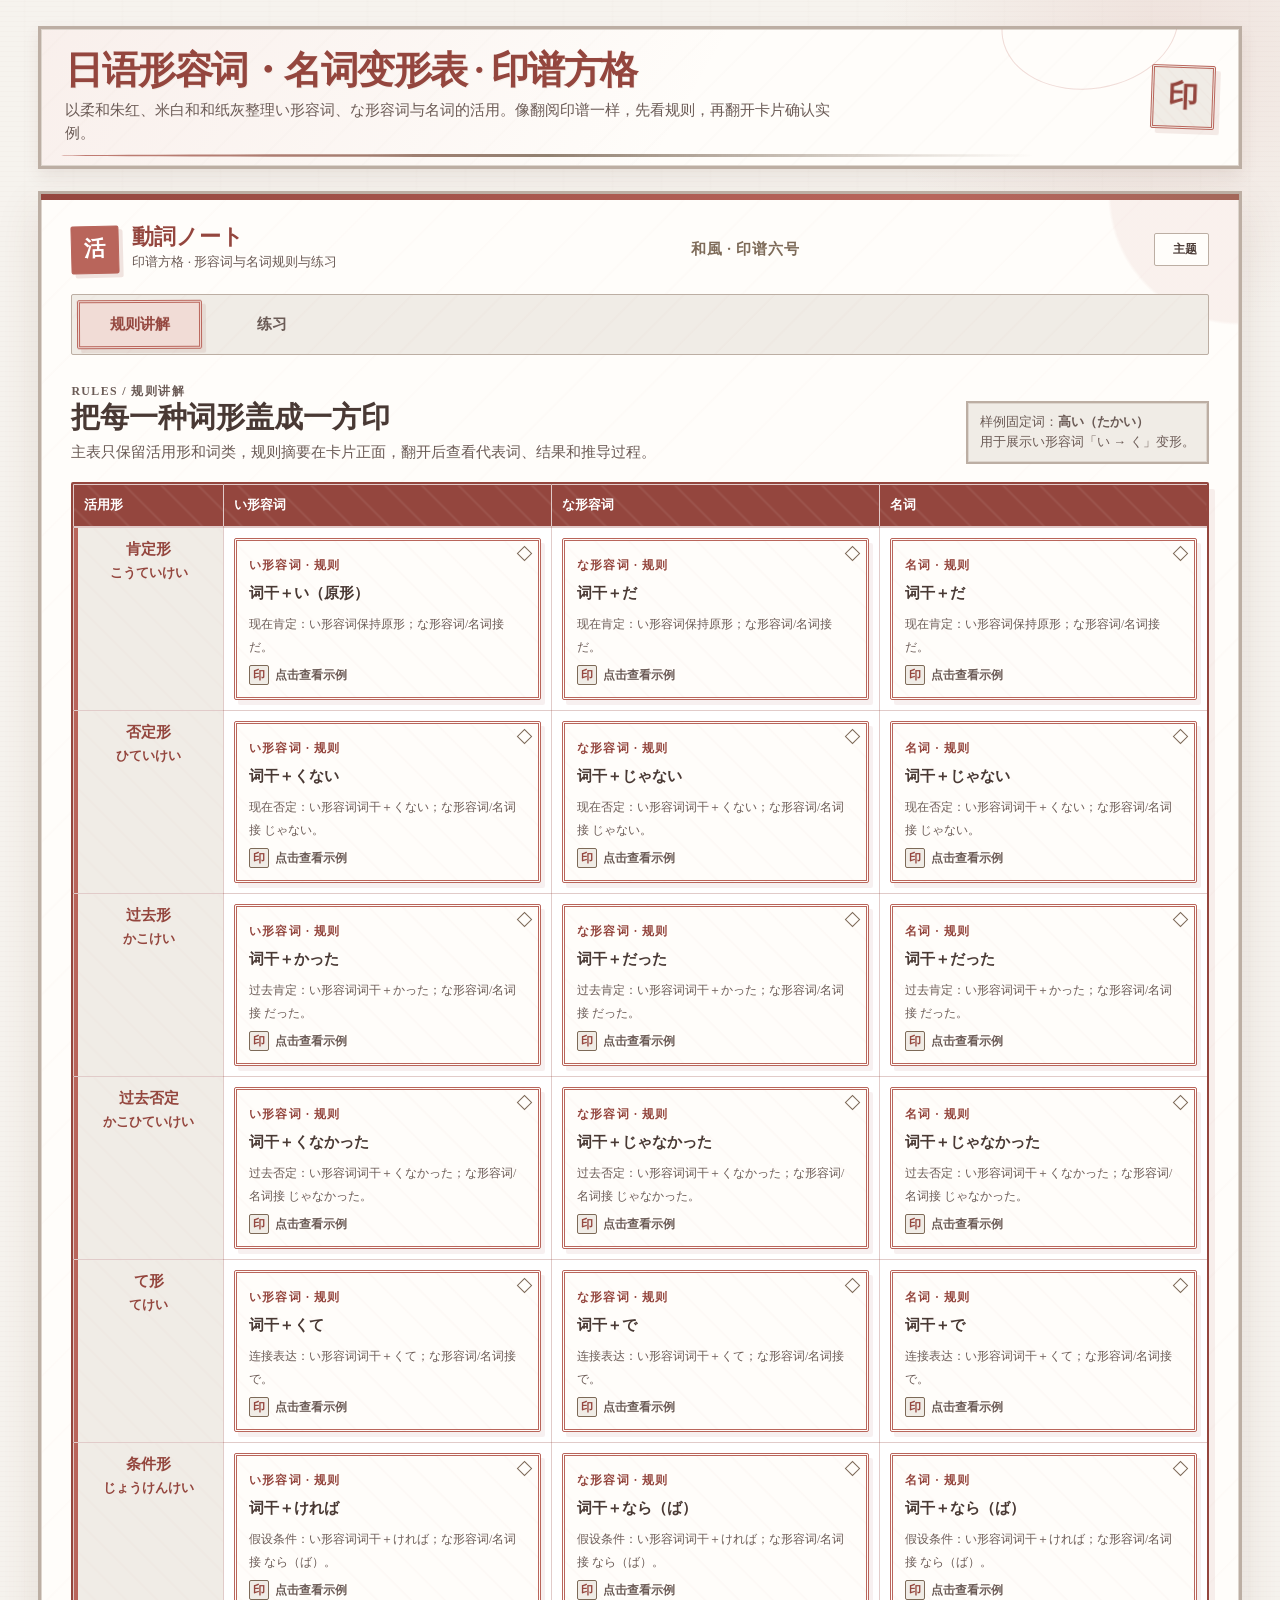
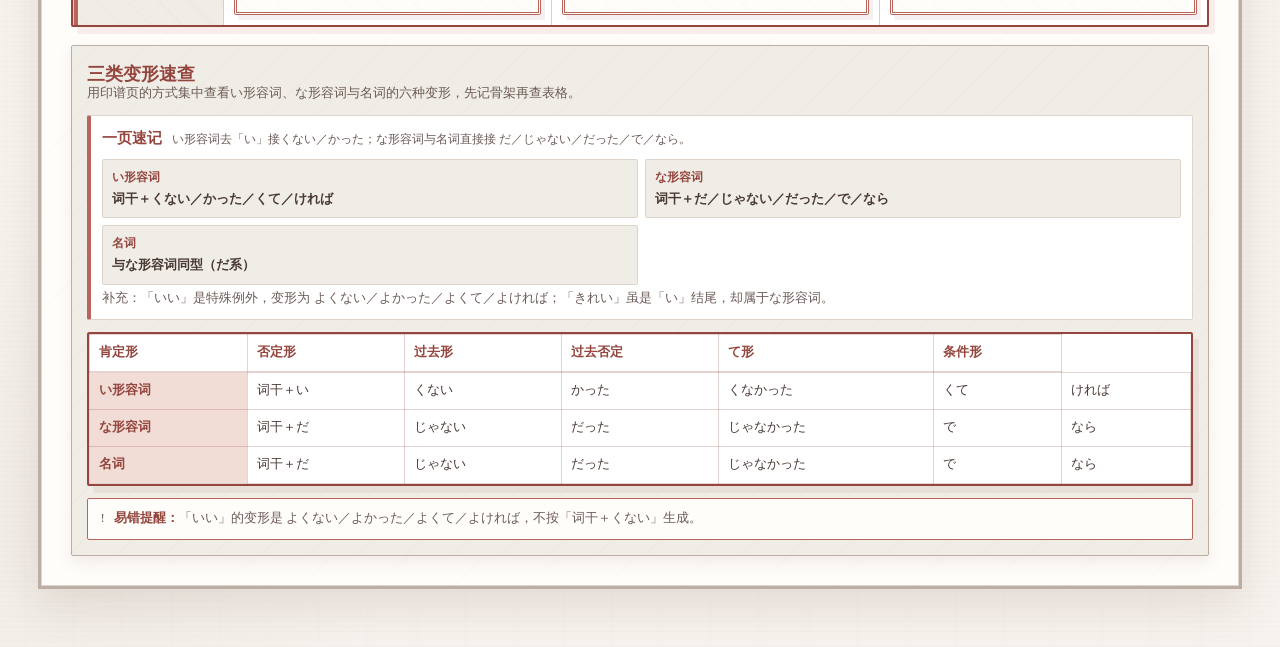
==== adj-noun-stamp.html @ d12e2178 "style: 主题大标题后缀统一为「方格」风格（墨流方格/苔庭方格/蓝染方格/藤棚方格）" ====
<!doctype html>
<html lang="zh-CN">
<head>
  <meta charset="utf-8">
  <meta name="viewport" content="width=device-width, initial-scale=1">
  <link rel="stylesheet" href="css/themes.css">
  <script>
    /* Nihongo-Learn · 主题管理器（共享）
     * 三页统一引入（<head> 内同步执行，避免首屏闪烁）。
     * 用法：NihongoTheme.init() 初始化；NihongoTheme.apply(id) 切换；
     *       NihongoTheme.updateSwitcher() 同步面板选中态（渲染后调用）。
     * 持久化：localStorage "nihongo-learn-theme"（全站共享，三页一致）。
     */
    (function () {
      "use strict";

      var THEME_KEY = "nihongo-learn-theme";
      var DEFAULT_THEME = "aka";
      var THEMES = ["aka", "sumi", "koke", "kon", "fuji"];
      var THEME_LABELS = {
        aka: "印谱・朱红",
        sumi: "墨流・墨青",
        koke: "苔庭・苔绿",
        kon: "蓝染・绀蓝",
        fuji: "藤棚・藤紫"
      };

      function current() {
        try {
          var value = window.localStorage.getItem(THEME_KEY);
          return THEMES.indexOf(value) >= 0 ? value : DEFAULT_THEME;
        } catch (error) {
          return DEFAULT_THEME;
        }
      }

      function apply(themeId) {
        var id = THEMES.indexOf(themeId) >= 0 ? themeId : DEFAULT_THEME;
        document.documentElement.setAttribute("data-theme", id);
        try {
          window.localStorage.setItem(THEME_KEY, id);
        } catch (error) {
          /* 隐私模式等场景静默降级 */
        }
        return id;
      }

      function updateSwitcher() {
        var active = current();
        var options = document.querySelectorAll(".theme-option[data-theme-id]");
        for (var i = 0; i < options.length; i += 1) {
          options[i].setAttribute("aria-pressed", String(options[i].getAttribute("data-theme-id") === active));
        }
        var buttons = document.querySelectorAll(".theme-switcher-button");
        for (var j = 0; j < buttons.length; j += 1) {
          buttons[j].setAttribute("aria-label", "切换主题配色，当前：" + (THEME_LABELS[active] || active));
        }
      }

      function init() {
        apply(current());
      }

      window.NihongoTheme = {
        apply: apply,
        current: current,
        updateSwitcher: updateSwitcher,
        init: init,
        themes: THEMES,
        labels: THEME_LABELS
      };
    })();

  </script>
  <meta name="color-scheme" content="light">
  <meta name="description" content="日语学习・印谱方格：用清晰的表格、规则卡片和练习整理い形容词、な形容词与名词的活用。">
  <title>日语形容词・名词变形表 · 印谱方格</title>
  <style>
    /* 主题变量已外置至 css/themes.css（NihongoTheme 驱动） */

    * {
      box-sizing: border-box;
    }

    html {
      scroll-behavior: smooth;
    }

    body {
      min-width: 320px;
      margin: 0;
      color: var(--ink);
      background:
        radial-gradient(circle at 91% 2%, rgba(var(--vermilion-rgb), .12), transparent 18rem),
        radial-gradient(circle at 3% 94%, rgba(var(--accent-rgb), .06), transparent 22rem),
        repeating-linear-gradient(0deg, rgba(var(--vermilion-deep-rgb), .018) 0 1px, transparent 1px 5px),
        repeating-linear-gradient(90deg, transparent 0 23px, rgba(var(--accent-rgb), .014) 24px 25px, transparent 26px 49px),
        var(--paper);
      font-size: 15px;
      line-height: 1.55;
    }

    body::before {
      position: fixed;
      z-index: -1;
      inset: 0;
      pointer-events: none;
      background:
        repeating-radial-gradient(circle at 0 100%, transparent 0 17px, rgba(var(--vermilion-rgb), .045) 18px 19px, transparent 20px 36px),
        linear-gradient(135deg, transparent 0 47%, rgba(var(--vermilion-rgb), .025) 48% 49%, transparent 50% 100%);
      background-size: 72px 42px, 100% 100%;
      opacity: .45;
    }

    button,
    input {
      font: inherit;
    }

    button {
      color: inherit;
    }

    button:focus-visible,
    input:focus-visible {
      outline: 3px solid rgba(var(--vermilion-deep-rgb), .48);
      outline-offset: 3px;
    }

    .visually-hidden {
      position: absolute;
      width: 1px;
      height: 1px;
      padding: 0;
      margin: -1px;
      overflow: hidden;
      clip: rect(0, 0, 0, 0);
      white-space: nowrap;
      border: 0;
    }

    .page {
      width: min(1450px, 100%);
      margin: 0 auto;
      padding: 26px clamp(12px, 3vw, 42px) 58px;
    }

    .page-heading {
      position: relative;
      display: flex;
      align-items: center;
      justify-content: space-between;
      gap: 20px;
      padding: 20px 24px;
      border: 3px solid var(--line-strong);
      border-radius: 0;
      background:
        linear-gradient(120deg, rgba(var(--vermilion-rgb), .09), transparent 55%),
        repeating-linear-gradient(135deg, transparent 0 18px, rgba(var(--accent-rgb), .02) 19px 20px, transparent 21px 38px),
        var(--surface);
      box-shadow: var(--shadow-small), inset 0 0 0 1px var(--line);
      overflow: hidden;
    }

    .page-heading::before {
      position: absolute;
      top: -4.4rem;
      right: 5%;
      width: 11rem;
      height: 8rem;
      border: 1px solid rgba(var(--vermilion-rgb), .22);
      border-radius: 50%;
      content: "";
      transform: rotate(-9deg);
    }

    .page-heading::after {
      position: absolute;
      right: 18px;
      bottom: 9px;
      left: 20px;
      height: 3px;
      border-radius: 50%;
      background: linear-gradient(90deg, var(--vermilion), var(--accent-muted), transparent 84%);
      content: "";
      transform-origin: left center;
      animation: ink-sweep .85s cubic-bezier(.2, .8, .25, 1) both;
    }

    .page-heading > * {
      position: relative;
      z-index: 1;
    }

    .page-heading h1 {
      margin: 0;
      color: var(--vermilion-deep);
      font-family: var(--display);
      font-size: clamp(1.55rem, 3vw, 2.55rem);
      letter-spacing: -.04em;
      line-height: 1.12;
      text-shadow: 1px 1px 0 rgba(var(--accent-rgb), .08);
    }

    .page-heading p {
      max-width: 780px;
      margin: 7px 0 0;
      color: var(--muted);
    }

    .page-heading-mark {
      display: grid;
      width: 64px;
      height: 64px;
      place-items: center;
      flex: 0 0 auto;
      border: 3px double var(--vermilion);
      border-radius: 2px;
      color: var(--vermilion-deep);
      background:
        repeating-linear-gradient(45deg, transparent 0 8px, rgba(var(--vermilion-rgb), .04) 9px 10px),
        var(--wash);
      box-shadow: 5px 5px 0 rgba(var(--vermilion-deep-rgb), .1);
      font-family: var(--display);
      font-size: 1.9rem;
      font-weight: 900;
      transform: rotate(2deg);
      animation: seal-arrive .7s cubic-bezier(.18, .8, .2, 1) both;
    }

    #app-shell {
      position: relative;
      display: grid;
      gap: 20px;
      margin-top: 22px;
      padding: clamp(15px, 2.7vw, 30px);
      border: 3px solid var(--line-strong);
      border-radius: 0;
      background:
        radial-gradient(circle at 100% 0, rgba(var(--vermilion-rgb), .08) 0 8rem, transparent 8.2rem),
        repeating-linear-gradient(135deg, transparent 0 25px, rgba(var(--vermilion-rgb), .016) 26px 27px, transparent 28px 54px),
        var(--surface);
      box-shadow: var(--shadow), inset 0 0 0 1px var(--line);
      isolation: isolate;
    }

    #app-shell::before {
      position: absolute;
      z-index: 2;
      inset: 0 0 auto;
      height: 6px;
      background: linear-gradient(90deg, var(--vermilion-deep), var(--vermilion), var(--accent-muted), var(--vermilion));
      background-size: 220% 100%;
      content: "";
      animation: ink-flow 9s linear infinite;
    }

    .app-header {
      display: flex;
      align-items: center;
      justify-content: space-between;
      gap: 18px;
      padding-top: 2px;
    }

    .brand {
      display: flex;
      align-items: center;
      gap: 13px;
    }

    .brand-link {
      color: inherit;
      text-decoration: none;
    }

    .brand-link:hover .brand-seal {
      transform: translateY(-1px) rotate(-1.5deg);
    }

    .brand-seal {
      display: grid;
      width: 48px;
      height: 48px;
      place-items: center;
      border: 3px double var(--vermilion);
      border-radius: 2px;
      color: var(--surface-strong);
      background: var(--vermilion);
      box-shadow: 4px 4px 0 rgba(var(--vermilion-deep-rgb), .14);
      font-family: var(--display);
      font-size: 1.35rem;
      font-weight: 900;
      transform: rotate(-1.5deg);
    }

    .brand h2 {
      margin: 0;
      color: var(--vermilion-deep);
      font-family: var(--display);
      font-size: 1.35rem;
      line-height: 1.1;
    }

    .brand p {
      margin: 3px 0 0;
      color: var(--muted);
      font-size: .84rem;
    }

    .edition-note {
      color: var(--accent-muted);
      font-family: var(--display);
      font-size: .92rem;
      font-weight: 900;
      letter-spacing: .06em;
    }

    .main-tabs {
      display: flex;
      gap: 7px;
      padding: 5px;
      border: 1px solid var(--line-strong);
      border-radius: 2px;
      background:
        repeating-linear-gradient(135deg, transparent 0 15px, rgba(var(--vermilion-rgb), .02) 16px 17px, transparent 18px 32px),
        var(--wash);
    }

    .main-tab {
      min-width: 125px;
      padding: 10px 15px;
      border: 2px solid transparent;
      border-radius: 2px;
      color: var(--muted);
      background: transparent;
      cursor: pointer;
      font-weight: 900;
      transition: border-color .25s ease, background-color .25s ease, color .25s ease, transform .25s ease, box-shadow .25s ease;
    }

    .main-tab:hover {
      border-color: var(--line-strong);
      color: var(--vermilion-deep);
      background: var(--surface-strong);
      transform: translateY(-1px);
    }

    .main-tab[aria-selected="true"] {
      border: 3px double var(--vermilion);
      color: var(--vermilion-deep);
      background: var(--vermilion-soft);
      box-shadow: 4px 4px 0 rgba(var(--vermilion-deep-rgb), .1);
      transform: rotate(-.25deg);
      animation: tab-press .42s cubic-bezier(.18, .8, .2, 1) both;
    }

    .panel {
      display: grid;
      gap: 18px;
      min-width: 0;
      animation: panel-enter .42s ease both;
    }

    .panel-intro {
      display: flex;
      align-items: end;
      justify-content: space-between;
      gap: 20px;
    }

    .eyebrow {
      margin: 0 0 5px;
      color: var(--vermilion-deep);
      font-size: .74rem;
      font-weight: 900;
      letter-spacing: .12em;
      text-transform: uppercase;
    }

    .panel-intro h3 {
      margin: 0;
      color: var(--ink);
      font-family: var(--display);
      font-size: clamp(1.35rem, 2.3vw, 1.95rem);
      line-height: 1.16;
    }

    .panel-intro p {
      max-width: 760px;
      margin: 7px 0 0;
      color: var(--muted);
    }

    .intro-note {
      max-width: 260px;
      padding: 10px 12px;
      border: 2px solid var(--line-strong);
      box-shadow: inset 0 0 0 1px var(--line);
      color: var(--muted);
      background: var(--wash);
      font-size: .8rem;
    }

    .conjugation-tabs {
      display: flex;
      gap: 8px;
      padding: 5px;
      border: 1px solid var(--line-strong);
      border-radius: 2px;
      background:
        linear-gradient(90deg, rgba(var(--vermilion-rgb), .055), transparent 55%),
        var(--surface-strong);
    }

    .conjugation-tab {
      display: grid;
      flex: 1 1 0;
      gap: 1px;
      min-width: 0;
      padding: 10px 13px;
      border: 2px solid transparent;
      border-radius: 2px;
      color: var(--muted);
      background: transparent;
      cursor: pointer;
      text-align: left;
      transition: border-color .25s ease, background-color .25s ease, color .25s ease, transform .25s ease, box-shadow .25s ease;
    }

    .conjugation-tab:hover {
      border-color: var(--line-strong);
      color: var(--vermilion-deep);
      background: var(--wash-hover);
      transform: translateY(-1px);
    }

    .conjugation-tab[aria-selected="true"] {
      border: 3px double var(--vermilion);
      color: var(--vermilion-deep);
      background: var(--vermilion-soft);
      box-shadow: 4px 4px 0 rgba(var(--vermilion-deep-rgb), .1);
      transform: rotate(-.25deg);
      animation: tab-press .42s cubic-bezier(.18, .8, .2, 1) both;
    }

    .conjugation-tab strong {
      font-family: var(--display);
      font-size: .92rem;
    }

    .conjugation-tab small {
      color: currentColor;
      font-size: .74rem;
      opacity: .76;
    }

    .rules-layout {
      display: grid;
      gap: 18px;
      min-width: 0;
    }

    .group-body {
      width: 100%;
      min-width: 0;
      animation: panel-enter .45s ease both;
    }

    /* P3：练习设置折叠 */
    .config-head {
      display: flex;
      align-items: center;
      flex-wrap: wrap;
      gap: 8px 14px;
      margin-bottom: 10px;
    }

    .config-title {
      color: var(--vermilion-deep);
      font-family: var(--display);
      font-size: .92rem;
      font-weight: 900;
    }

    .config-toggle {
      padding: 0;
      border: 0;
      color: var(--vermilion-deep);
      background: transparent;
      cursor: pointer;
      font-size: .78rem;
      font-weight: 900;
    }

    .config-toggle:hover {
      text-decoration: underline;
    }

    .config-summary {
      margin-left: auto;
      color: var(--muted);
      font-size: .74rem;
    }

    .practice-config.is-folded .config-rows {
      display: none;
    }


    .table-scroll {
      width: 100%;
      max-width: 100%;
      min-width: 0;
      overflow: auto;
      border: 2px solid var(--vermilion-deep);
      border-radius: 2px;
      background: var(--surface-strong);
      box-shadow: 6px 7px 0 rgba(var(--vermilion-deep-rgb), .08);
      scrollbar-color: var(--vermilion) var(--vermilion-soft);
    }

    .rule-table {
      width: 100%;
      min-width: 1060px;
      border-collapse: collapse;
      table-layout: fixed;
    }

    .rule-table th,
    .rule-table td {
      padding: 10px;
      border: 1px solid rgba(var(--vermilion-deep-rgb), .28);
      vertical-align: top;
    }

    .rule-table thead th {
      position: sticky;
      z-index: 5;
      top: 0;
      color: var(--surface-strong);
      background:
        repeating-linear-gradient(45deg, transparent 0 11px, rgba(var(--surface-rgb), .08) 12px 13px, transparent 14px 26px),
        var(--vermilion-deep);
      font-size: .84rem;
      text-align: left;
    }

    .rule-table thead th:first-child {
      left: 0;
      z-index: 8;
      width: 150px;
    }

    .rule-table .form-cell {
      position: sticky;
      left: 0;
      z-index: 4;
      width: 150px;
      min-width: 150px;
      color: var(--vermilion-deep);
      background:
        repeating-linear-gradient(45deg, transparent 0 9px, rgba(var(--vermilion-rgb), .025) 10px 11px, transparent 12px 22px),
        var(--wash);
      box-shadow: inset 4px 0 0 var(--vermilion);
      text-align: center;
    }

    .rule-table tbody tr:hover .form-cell {
      background: var(--vermilion-soft);
    }

    .rule-table tr:last-child td,
    .rule-table tr:last-child .form-cell {
      border-bottom: 0;
    }

    .rule-table th:last-child,
    .rule-table td:last-child {
      border-right: 0;
    }

    .form-name {
      display: block;
      font-family: var(--display);
      font-weight: 900;
    }

    .form-jp {
      display: block;
      margin-top: 2px;
      font-size: .8rem;
    }

    .rule-card {
      min-width: 190px;
      height: 162px;
      perspective: none;
      animation: stamp-card-in .5s cubic-bezier(.18, .8, .2, 1) both;
      animation-delay: var(--card-delay, 0ms);
    }

    .rule-card-button {
      display: block;
      width: 100%;
      height: 100%;
      padding: 0;
      border: 0;
      border-radius: 2px;
      background: transparent;
      cursor: pointer;
      text-align: left;
    }

    .rule-card-inner {
      position: relative;
      display: block;
      width: 100%;
      height: 100%;
    }

    .rule-card-face {
      position: absolute;
      inset: 0;
      display: flex;
      flex-direction: column;
      justify-content: space-between;
      padding: 12px;
      border: 3px double var(--vermilion);
      border-radius: 2px;
      background:
        repeating-linear-gradient(45deg, transparent 0 10px, rgba(var(--vermilion-rgb), .025) 11px 12px, transparent 13px 24px),
        var(--surface);
      box-shadow: 4px 5px 0 rgba(var(--vermilion-deep-rgb), .08);
      overflow: hidden;
      pointer-events: none;
      transition: opacity .32s ease, transform .38s cubic-bezier(.18, .8, .2, 1), box-shadow .25s ease;
    }

    .rule-card-face::before {
      position: absolute;
      top: 7px;
      right: 8px;
      width: 9px;
      height: 9px;
      border: 1px solid var(--accent-muted);
      content: "";
      transform: rotate(45deg);
    }

    .rule-card-front {
      opacity: 1;
      transform: scale(1) rotate(0);
    }

    .rule-card-back {
      border-color: var(--vermilion-deep);
      color: var(--surface-strong);
      background:
        repeating-linear-gradient(45deg, transparent 0 10px, rgba(var(--surface-rgb), .04) 11px 12px, transparent 13px 24px),
        var(--vermilion);
      opacity: 0;
      transform: scale(.88) rotate(2deg);
    }

    .rule-card.is-flipped .rule-card-front {
      opacity: 0;
      transform: scale(.88) rotate(-2deg);
    }

    .rule-card.is-flipped .rule-card-back {
      opacity: 1;
      transform: scale(1) rotate(-.25deg);
    }

    .rule-card:hover {
      z-index: 7;
    }

    .rule-card:hover .rule-card-front,
    .rule-card:hover .rule-card-back {
      box-shadow: 7px 8px 0 rgba(var(--vermilion-deep-rgb), .12);
    }

    .card-kicker {
      color: var(--vermilion-deep);
      font-size: .74rem;
      font-weight: 900;
      letter-spacing: .1em;
      text-transform: uppercase;
    }

    .rule-card-back .card-kicker,
    .rule-card-back .card-example-result,
    .rule-card-back .card-example-process,
    .rule-card-back .card-example-meaning,
    .rule-card-back .flip-hint {
      color: var(--surface-strong);
    }

    .card-rule {
      display: block;
      margin: 8px 0;
      color: var(--ink);
      font-family: var(--display);
      font-size: .94rem;
      font-weight: 900;
      line-height: 1.3;
    }

    .card-detail,
    .card-example-process,
    .card-example-meaning {
      color: var(--muted);
      font-size: .74rem;
      line-height: 1.4;
    }

    .card-example {
      display: grid;
      gap: 4px;
      margin-top: auto;
    }

    .card-example-result {
      color: var(--vermilion-deep);
      font-family: var(--display);
      font-size: 1.25rem;
      font-weight: 900;
    }

    /* 振り仮名（ruby）与词干/接续分解 */
    .card-example-result ruby,
    .breakdown ruby {
      ruby-position: over;
    }

    .card-example-result rt {
      font-size: .74rem;
      font-weight: 600;
      color: var(--accent-muted);
    }

    .breakdown {
      display: flex;
      flex-wrap: wrap;
      align-items: center;
      gap: 4px;
      color: var(--accent-muted);
      font-size: .74rem;
    }

    .breakdown ruby {
      color: var(--vermilion-deep);
      font-weight: 900;
    }

    .breakdown rt {
      font-size: .74rem;
      font-weight: 600;
      color: var(--accent-muted);
    }

    .breakdown .affix {
      padding: 1px 5px;
      border: 1px dashed var(--line-strong);
      border-radius: 2px;
      color: var(--success);
      background: var(--success-soft);
      font-weight: 800;
    }

    .flip-hint {
      display: flex;
      align-items: center;
      gap: 6px;
      color: var(--muted);
      font-size: .74rem;
      font-weight: 800;
    }

    .flip-hint::before {
      display: inline-grid;
      width: 18px;
      height: 18px;
      place-items: center;
      border: 1px solid var(--accent-muted);
      border-radius: 2px;
      color: var(--vermilion-deep);
      background: var(--wash);
      content: "印";
      font-family: var(--display);
      font-size: .74rem;
      font-weight: 900;
    }

    .rule-card-back .flip-hint::before {
      border-color: rgba(var(--surface-rgb), .7);
      color: var(--surface-strong);
      background: transparent;
    }

    .sound-reference {
      display: grid;
      gap: 12px;
      padding: 15px;
      border: 1px solid var(--line-strong);
      border-radius: 2px;
      background:
        repeating-linear-gradient(135deg, transparent 0 16px, rgba(var(--vermilion-rgb), .02) 17px 18px, transparent 19px 34px),
        var(--wash);
      box-shadow: var(--shadow-small);
    }

    .sound-reference h3 {
      margin: 0;
      color: var(--vermilion-deep);
      font-family: var(--display);
      font-size: 1.1rem;
    }

    .sound-reference p {
      margin: -5px 0 0;
      color: var(--muted);
      font-size: .8rem;
    }

    .sound-summary {
      display: grid;
      gap: 9px;
      padding: 11px;
      border: 1px solid var(--line);
      border-left: 4px solid var(--vermilion);
      border-radius: 2px;
      background: var(--surface-strong);
    }

    .sound-summary-heading {
      display: flex;
      align-items: baseline;
      flex-wrap: wrap;
      gap: 7px 10px;
    }

    .sound-summary-heading strong {
      color: var(--vermilion-deep);
      font-family: var(--display);
      font-size: .92rem;
    }

    .sound-summary-heading span {
      color: var(--muted);
      font-size: .74rem;
    }

    .sound-summary-grid {
      display: grid;
      grid-template-columns: repeat(2, minmax(0, 1fr));
      gap: 7px;
    }

    .sound-summary-item {
      display: grid;
      gap: 2px;
      padding: 8px 9px;
      border: 1px solid var(--line);
      border-radius: 2px;
      background: var(--wash);
    }

    .sound-summary-item strong {
      color: var(--vermilion-deep);
      font-size: .74rem;
    }

    .sound-summary-item span {
      color: var(--ink);
      font-family: var(--display);
      font-size: .84rem;
      font-weight: 800;
    }

    .sound-summary-note {
      margin: 0;
      color: var(--muted);
      font-size: .74rem;
    }

    .sound-table {
      width: 100%;
      min-width: 860px;
      border-collapse: collapse;
      font-size: .8rem;
    }

    .sound-table th,
    .sound-table td {
      padding: 8px 9px;
      border: 1px solid rgba(var(--vermilion-deep-rgb), .24);
      text-align: left;
    }

    .sound-table th {
      color: var(--vermilion-deep);
      background: var(--surface-strong);
      font-weight: 900;
    }

    .sound-table tbody th {
      background: var(--vermilion-soft);
      font-family: var(--display);
    }

    .exception-callout {
      display: flex;
      align-items: start;
      gap: 9px;
      padding: 10px 12px;
      border: 1px solid var(--vermilion);
      border-radius: 2px;
      color: var(--muted);
      background: var(--surface);
      font-size: .8rem;
    }

    .exception-callout strong {
      color: var(--vermilion-deep);
    }

    .practice-toolbar {
      display: flex;
      flex-wrap: wrap;
      align-items: center;
      justify-content: space-between;
      gap: 12px;
      padding: 10px 12px;
      border: 1px solid var(--line-strong);
      border-radius: 2px;
      background: var(--wash);
    }

    /* 练习设置区（类型筛选 / 形范围 / 题数） */
    .practice-config {
      display: grid;
      gap: 10px;
      margin-top: 14px;
      padding: 16px;
      border: 1px dashed var(--line-strong);
      border-radius: var(--radius-small);
      background: var(--surface-strong);
    }

    .config-row {
      display: flex;
      flex-wrap: wrap;
      align-items: center;
      gap: 10px;
    }

    .config-label {
      width: 64px;
      flex: 0 0 auto;
      color: var(--muted);
      font-size: .8rem;
      font-weight: 900;
    }

    .type-chips {
      display: flex;
      flex-wrap: wrap;
      gap: 6px;
    }

    .type-chip {
      padding: 6px 11px;
      border: 1px solid var(--line-strong);
      border-radius: 2px;
      color: var(--muted);
      background: var(--wash);
      cursor: pointer;
      font-size: .8rem;
      font-weight: 900;
      transition: border-color .2s ease, color .2s ease, background-color .2s ease;
    }

    .type-chip:hover {
      border-color: var(--vermilion);
    }

    .type-chip[aria-pressed="true"],
    .type-chip.is-active {
      border-color: var(--vermilion);
      color: var(--vermilion-deep);
      background: var(--vermilion-soft);
    }

    .count-select {
      padding: 6px 10px;
      border: 1px solid var(--line-strong);
      border-radius: 2px;
      color: var(--ink);
      background: var(--surface);
      font-size: .8rem;
      font-weight: 700;
    }

    .start-actions {
      margin-top: 12px;
    }

    .start-actions .primary-button,
    .start-actions .secondary-button {
      padding: 9px 18px;
    }

    .start-actions .secondary-button:disabled {
      opacity: .45;
      cursor: not-allowed;
    }

    .mode-switch {
      display: flex;
      gap: 5px;
      padding: 4px;
      border: 1px solid var(--line);
      border-radius: 2px;
      background: var(--surface);
    }

    .mode-button {
      padding: 7px 12px;
      border: 2px solid transparent;
      border-radius: 2px;
      color: var(--muted);
      background: transparent;
      cursor: pointer;
      font-size: .8rem;
      font-weight: 900;
    }

    .mode-button[aria-pressed="true"] {
      border-color: var(--vermilion);
      color: var(--vermilion-deep);
      background: var(--vermilion-soft);
    }

    .practice-prompt {
      display: flex;
      align-items: center;
      justify-content: space-between;
      gap: 18px;
      padding: 16px;
      border: 1px solid var(--line-strong);
      border-radius: 2px;
      background:
        linear-gradient(110deg, rgba(var(--vermilion-rgb), .08), transparent 62%),
        var(--surface-strong);
    }

    .practice-word {
      display: flex;
      align-items: baseline;
      flex-wrap: wrap;
      gap: 9px 14px;
    }

    .practice-word strong {
      color: var(--vermilion-deep);
      font-family: var(--display);
      font-size: clamp(2rem, 4vw, 3rem);
      letter-spacing: .05em;
      line-height: 1;
    }

    .practice-word span {
      color: var(--accent-muted);
      font-size: 1rem;
      font-weight: 900;
    }

    .practice-word small {
      flex-basis: 100%;
      color: var(--muted);
      font-size: .84rem;
    }

    .practice-prompt-side {
      color: var(--muted);
      font-size: .8rem;
      text-align: right;
    }

    .practice-prompt-side strong {
      display: block;
      margin-bottom: 3px;
      color: var(--vermilion-deep);
      font-size: .94rem;
    }

    .practice-group {
      display: grid;
      gap: 10px;
    }

    .practice-group h3 {
      display: flex;
      align-items: center;
      gap: 9px;
      margin: 0;
      color: var(--vermilion-deep);
      font-family: var(--display);
      font-size: 1.15rem;
    }

    .practice-group h3::after {
      flex: 1;
      height: 1px;
      background: var(--line);
      content: "";
    }

    .practice-list {
      display: grid;
      gap: 8px;
    }

    .practice-row {
      display: grid;
      grid-template-columns: 190px minmax(0, 1fr);
      align-items: start;
      gap: 14px;
      padding: 11px 13px;
      border: 1px solid var(--line);
      border-radius: 2px;
      background: var(--surface-strong);
    }

    .practice-row.is-correct {
      border-color: var(--success);
      background: var(--success-soft);
    }

    .practice-row.is-wrong {
      border-color: var(--danger);
      background: var(--danger-soft);
    }

    .practice-row-label {
      display: grid;
      gap: 2px;
    }

    .practice-row-label strong {
      font-family: var(--display);
      font-size: .92rem;
    }

    .practice-row-label span {
      color: var(--vermilion-deep);
      font-size: .74rem;
    }

    .practice-row-label small {
      margin-top: 3px;
      color: var(--muted);
      font-size: .74rem;
    }

    .answer-field {
      width: 100%;
      min-height: 40px;
      padding: 8px 10px;
      border: 1px solid var(--line-strong);
      border-radius: 2px;
      color: var(--ink);
      background: var(--surface);
    }

    .answer-field::placeholder {
      color: rgba(128, 110, 104, .72);
    }

    .choice-grid {
      display: grid;
      grid-template-columns: repeat(4, minmax(0, 1fr));
      gap: 7px;
    }

    .choice-option {
      position: relative;
      display: flex;
      align-items: center;
      min-height: 40px;
      padding: 7px 9px;
      border: 1px solid var(--line);
      border-radius: 2px;
      color: var(--ink);
      background: var(--surface);
      cursor: pointer;
      font-family: var(--display);
      font-size: .92rem;
      font-weight: 800;
      transition: border-color .2s ease, background-color .2s ease, transform .2s ease;
    }

    .choice-option:hover {
      border-color: var(--vermilion);
      background: var(--vermilion-soft);
      transform: translateY(-1px);
    }

    .choice-option:has(input:checked) {
      border: 2px solid var(--vermilion);
      color: var(--vermilion-deep);
      background: var(--vermilion-soft);
    }

    .choice-option input {
      position: absolute;
      opacity: 0;
    }

    .choice-option em {
      margin-left: auto;
      color: var(--accent-muted);
      font-family: var(--sans);
      font-size: .74rem;
      font-style: normal;
    }

    .practice-actions {
      display: flex;
      flex-wrap: wrap;
      align-items: center;
      gap: 8px;
      padding-top: 2px;
    }

    .primary-button,
    .secondary-button {
      padding: 9px 14px;
      border-radius: 2px;
      cursor: pointer;
      font-weight: 900;
      transition: transform .2s ease, box-shadow .2s ease, background-color .2s ease;
    }

    .primary-button {
      border: 3px double var(--vermilion-deep);
      color: var(--surface-strong);
      background: var(--vermilion);
      box-shadow: 4px 4px 0 rgba(var(--vermilion-deep-rgb), .1);
    }

    .secondary-button {
      border: 1px solid var(--line-strong);
      color: var(--vermilion-deep);
      background: var(--surface-strong);
    }

    .primary-button:hover,
    .secondary-button:hover {
      box-shadow: 6px 6px 0 rgba(var(--vermilion-deep-rgb), .1);
      transform: translateY(-1px);
    }

    .assistive-copy {
      margin-left: auto;
      color: var(--muted);
      font-size: .74rem;
    }

    .result-summary {
      display: grid;
      grid-template-columns: auto minmax(0, 1fr);
      gap: 14px;
      padding: 16px;
      border: 1px solid var(--vermilion);
      border-radius: 2px;
      background: var(--vermilion-soft);
    }

    .score-bubble {
      display: grid;
      width: 72px;
      height: 72px;
      place-items: center;
      border: 4px double var(--vermilion);
      border-radius: 2px;
      color: var(--vermilion-deep);
      background: var(--surface-strong);
      font-family: var(--display);
      font-size: 1.2rem;
      font-weight: 900;
      transform: rotate(-2deg);
    }

    .score-bubble span {
      display: block;
      margin-top: -17px;
      font-family: var(--sans);
      font-size: .74rem;
      font-weight: 700;
    }

    .result-summary h3 {
      margin: 0;
      color: var(--vermilion-deep);
      font-family: var(--display);
      font-size: 1.05rem;
    }

    .result-summary p {
      margin: 3px 0 0;
      color: var(--muted);
      font-size: .8rem;
    }

    .result-items {
      display: grid;
      grid-template-columns: repeat(auto-fit, minmax(175px, 1fr));
      gap: 6px;
      margin-top: 9px;
    }

    .result-item {
      display: flex;
      align-items: center;
      justify-content: space-between;
      gap: 7px;
      padding: 6px 8px;
      border: 1px solid var(--line);
      border-radius: 2px;
      background: var(--surface-strong);
      font-size: .74rem;
    }

    .result-item strong {
      font-family: var(--display);
    }

    .result-item.is-correct {
      color: var(--success);
    }

    .result-item.is-wrong {
      color: var(--danger);
    }

    .result-item small {
      color: var(--muted);
      font-family: var(--display);
      font-size: .8rem;
    }

    .data-error {
      padding: 16px;
      border: 2px solid var(--danger);
      border-radius: 2px;
      color: var(--danger);
      background: var(--danger-soft);
    }

    .data-error strong {
      display: block;
      margin-bottom: 5px;
    }

    @keyframes ink-sweep {
      from {
        opacity: .2;
        transform: scaleX(0);
      }
      to {
        opacity: .84;
        transform: scaleX(1);
      }
    }

    @keyframes ink-flow {
      from {
        background-position: 0 50%;
      }
      to {
        background-position: 220% 50%;
      }
    }

    @keyframes seal-arrive {
      from {
        opacity: 0;
        transform: translateY(-8px) rotate(8deg) scale(.9);
      }
      to {
        opacity: 1;
        transform: translateY(0) rotate(2deg) scale(1);
      }
    }

    @keyframes panel-enter {
      from {
        opacity: 0;
        transform: translateY(7px);
      }
      to {
        opacity: 1;
        transform: translateY(0);
      }
    }

    @keyframes tab-press {
      from {
        opacity: .55;
        transform: translateY(3px) rotate(-.25deg) scale(.98);
      }
      to {
        opacity: 1;
        transform: translateY(0) rotate(-.25deg) scale(1);
      }
    }

    @keyframes stamp-card-in {
      from {
        opacity: 0;
        transform: translateY(9px) rotate(.8deg);
      }
      to {
        opacity: 1;
        transform: translateY(0) rotate(0);
      }
    }

    @media (max-width: 900px) {
      .panel-intro {
        display: grid;
      }

      .intro-note {
        max-width: none;
      }

      .page-heading-mark {
        width: 54px;
        height: 54px;
        font-size: 1.55rem;
      }
    }

    @media (max-width: 640px) {
      body {
        font-size: 14px;
      }

      .page {
        padding: 12px 9px 38px;
      }

      .page-heading {
        align-items: start;
        padding: 15px;
      }

      .page-heading-mark {
        width: 45px;
        height: 45px;
        font-size: 1.3rem;
      }

      #app-shell {
        gap: 15px;
        margin-top: 14px;
        padding: 13px;
      }

      .app-header {
        align-items: start;
      }

      .edition-note {
        display: none;
      }

      .main-tab {
        flex: 1;
        min-width: 0;
      }

      .conjugation-tabs {
        gap: 4px;
      }

      .conjugation-tab {
        padding: 8px 9px;
      }

      .conjugation-tab small {
        font-size: .74rem;
        line-height: 1.3;
      }

      .sound-summary-grid {
        grid-template-columns: 1fr;
      }

      .practice-prompt {
        display: grid;
      }

      .practice-prompt-side {
        text-align: left;
      }

      .practice-row {
        grid-template-columns: 1fr;
        gap: 8px;
      }

      .choice-grid {
        grid-template-columns: repeat(2, minmax(0, 1fr));
      }

      .assistive-copy {
        width: 100%;
        margin-left: 0;
      }

      .result-summary {
        grid-template-columns: 1fr;
      }

      .score-bubble {
        width: 62px;
        height: 62px;
      }
    }

    @media (prefers-reduced-motion: reduce) {
      *,
      *::before,
      *::after {
        scroll-behavior: auto !important;
        animation-duration: .01ms !important;
        animation-iteration-count: 1 !important;
        transition-duration: .01ms !important;
      }
    }
  </style>
</head>
<body data-theme="stamp">
  <div class="page">
    <header class="page-heading">
      <div>
        <h1>日语形容词・名词变形表 · 印谱方格</h1>
        <p>以柔和朱红、米白和和纸灰整理い形容词、な形容词与名词的活用。像翻阅印谱一样，先看规则，再翻开卡片确认实例。</p>
      </div>
      <div class="page-heading-mark" aria-hidden="true">印</div>
    </header>
    <main id="app-shell" data-theme="stamp"></main>
    <div id="live-region" class="visually-hidden" aria-live="polite" aria-atomic="true"></div>
  </div>

  <script src="data/adj-noun.js"></script>
  <script src="js/adj-conjugator.js"></script>

  <script>
    "use strict";

    const STORAGE_KEY = "adj-noun-stamp-state-v1";
    const STATS_KEY = "adj-noun-practice-stats-v1";

    const theme = {
      id: "stamp",
      name: "印谱方格"
    };

    /* 主题面板色块固定本色（不随主题变量变化） */
    const THEME_SWATCH_COLORS = {
      aka: "#b9655b",
      sumi: "#55617a",
      koke: "#5d7a52",
      kon: "#41689c",
      fuji: "#8a72ab"
    };

    /* 顶部说明区文案：随主题切换（语境/语气与主题含义一致） */
    const MODULE_TITLE = "日语形容词・名词变形表";
    const THEME_HEADLINE = {
      aka: {
        suffix: "印谱方格",
        desc: "以柔和朱红、米白和和纸灰整理い形容词、な形容词与名词的活用。像翻阅印谱一样，先看规则，再翻开卡片确认实例。",
        edition: "和風 · 印谱六号"
      },
      sumi: {
        suffix: "墨流方格",
        desc: "以墨青、宣纸白与淡墨灰整理い形容词、な形容词与名词的活用。像墨流晕染一样，先看规则，再翻开卡片确认实例。",
        edition: "和風 · 墨流六号"
      },
      koke: {
        suffix: "苔庭方格",
        desc: "以苔绿、米黄纸与庭园灰整理い形容词、な形容词与名词的活用。像苔庭沉静一样，先看规则，再翻开卡片确认实例。",
        edition: "和風 · 苔庭六号"
      },
      kon: {
        suffix: "蓝染方格",
        desc: "以绀蓝、淡蓝纸与靛灰整理い形容词、な形容词与名词的活用。像蓝染布纹一样，先看规则，再翻开卡片确认实例。",
        edition: "和風 · 蓝染六号"
      },
      fuji: {
        suffix: "藤棚方格",
        desc: "以藤紫、淡紫纸与藤灰整理い形容词、な形容词与名词的活用。像藤棚花影一样，先看规则，再翻开卡片确认实例。",
        edition: "和風 · 藤棚六号"
      }
    };

    function getThemeHeadline() {
      return THEME_HEADLINE[window.NihongoTheme.current()] || THEME_HEADLINE.aka;
    }

    /* 同步顶部静态说明区（page-heading 的标题与描述） */
    function applyThemeHeadline() {
      const headline = getThemeHeadline();
      const heading = document.querySelector(".page-heading h1");
      const desc = document.querySelector(".page-heading > div > p");
      if (heading) {
        heading.textContent = `${MODULE_TITLE} · ${headline.suffix}`;
      }
      if (desc) {
        desc.textContent = headline.desc;
      }
      document.querySelectorAll(".edition-note").forEach((el) => {
        el.textContent = headline.edition;
      });
    }

    function renderThemeSwitcher() {
      return `
        <div class="theme-switcher">
          <button class="theme-switcher-button" type="button" data-action="toggle-theme-panel"
            aria-expanded="false" aria-haspopup="true">
            <span class="theme-swatch" style="background: var(--vermilion)"></span>主题
          </button>
          <div class="theme-panel" role="menu" aria-label="选择主题配色">
            ${Object.entries(window.NihongoTheme.labels).map(([id, label]) => `
              <button class="theme-option" type="button" role="menuitemradio" data-action="select-theme" data-theme-id="${id}"
                aria-pressed="${window.NihongoTheme.current() === id}">
                <span class="theme-swatch" style="background: ${THEME_SWATCH_COLORS[id] || "#b9655b"}"></span>${label}
              </button>
            `).join("")}
          </div>
        </div>
      `;
    }

    /* ===== 数据层：从 data/adj-noun.js 读取 ===== */
    const adjData = window.NIHONGO_DATA.adjNoun;
    const baseForms = adjData.forms;
    const derivedForms = [];
    const allForms = adjData.forms;
    const typeColumns = adjData.typeColumns;
    const formRules = adjData.formRules;
    const soundRows = adjData.summaryRows;
    const typeExamples = adjData.examples;
    const lexicon = adjData.lexicon;

    const answerSets = {};
    allForms.forEach((form) => {
      answerSets[form.id] = {
        canonical: typeExamples["i-adj"].forms[form.id],
        acceptedAnswers: [typeExamples["i-adj"].forms[form.id]]
      };
    });

    const state = {
      view: "rules",
      practiceMode: "simple",
      activeGroups: { rules: "base", practice: "base" },
      cardFlips: {},
      answers: {},
      choices: {},
      result: null,
      onlyWrong: false,
      /* 练习改造（词库随机抽词） */
      practiceTypes: ["i-adj", "na-adj", "noun"],
      practiceScope: "all",
      practiceCount: 6,
      currentVerb: null,
      currentForms: [],
      stats: null,
      configOpen: true
    };

    state.stats = loadStats();

    /* 累计练习统计（localStorage 长期保存）：错题集 + 各词/各形正确率 */
    function emptyStats() {
      return { byVerb: {}, byForm: {}, wrongItems: [] };
    }

    function loadStats() {
      try {
        const raw = window.localStorage.getItem(STATS_KEY);
        if (!raw) {
          return emptyStats();
        }
        const parsed = JSON.parse(raw);
        if (!parsed || typeof parsed !== "object" || Array.isArray(parsed)) {
          return emptyStats();
        }
        return {
          byVerb: parsed.byVerb && typeof parsed.byVerb === "object" ? parsed.byVerb : {},
          byForm: parsed.byForm && typeof parsed.byForm === "object" ? parsed.byForm : {},
          wrongItems: Array.isArray(parsed.wrongItems) ? parsed.wrongItems : []
        };
      } catch (error) {
        console.error("练习统计读取失败，已重置。", error);
        return emptyStats();
      }
    }

    function saveStats() {
      try {
        window.localStorage.setItem(STATS_KEY, JSON.stringify(state.stats));
      } catch (error) {
        console.warn("练习统计保存失败（可能处于隐私模式）：", error && error.message);
      }
    }

    function clearStats() {
      state.stats = emptyStats();
      saveStats();
    }

    function shuffle(items) {
      const copy = items.slice();
      for (let i = copy.length - 1; i > 0; i -= 1) {
        const j = Math.floor(Math.random() * (i + 1));
        const tmp = copy[i];
        copy[i] = copy[j];
        copy[j] = tmp;
      }
      return copy;
    }

    /* 在选定的类型范围内随机抽取一个练习动词 */
    function pickPracticeVerb() {
      const pool = lexicon.filter((verb) => state.practiceTypes.includes(verb.type));
      if (pool.length === 0) {
        return null;
      }
      return pool[Math.floor(Math.random() * pool.length)];
    }

    /* 抽取 N 个活用形（形容词/名词模块共 6 形，无分组） */
    function pickPracticeForms(count) {
      const pool = allForms;
      const shuffled = shuffle(pool.map((form) => form.id));
      return shuffled.slice(0, Math.min(count, pool.length));
    }

    /* 构建当前词某个形的可接受答案集（A4：多可接受写法，含 ではない 等价） */
    function buildAcceptedAnswers(formId, forms, kanaForms, stem) {
      const dictForm = forms[formId];
      const kanaForm = kanaForms[formId];
      const set = [dictForm, kanaForm];
      // 剥离括号注音（形容词模块无此场景，保留兼容）
      const stripped = String(dictForm || "").replace(/（[^）]*）/g, "");
      if (stripped && !set.includes(stripped)) {
        set.push(stripped);
      }
      // な形容词/名词：じゃない ↔ ではない、じゃなかった ↔ ではなかった
      if (stem && (formId === "hitei" || formId === "kakoHitei")) {
        const alt = formId === "hitei"
          ? stem.kanji + "ではない"
          : stem.kanji + "ではなかった";
        if (!set.includes(alt)) {
          set.push(alt);
        }
      }
      return set.filter(Boolean);
    }

    function getCurrentVerbData() {
      if (!state.currentVerb) {
        return null;
      }
      return window.NIHONGO_DATA["adj-conjugator"].conjugate(state.currentVerb);
    }

    /* A3：简易模式干扰项 = 同一动词的其他活用形（不足时用全局答案池补位） */
    function getOptions(verb, formId) {
      const data = window.NIHONGO_DATA["adj-conjugator"].conjugate(verb);
      const expected = data.forms[formId];
      const distractors = [...new Set(
        window.NIHONGO_DATA["adj-conjugator"].formIds
          .filter((id) => id !== formId)
          .map((id) => data.forms[id])
          .filter((value) => value !== expected)
      )];
      if (distractors.length < 3) {
        // 同词形不足（极少见）：从全局答案池补位
        const allValues = [...new Set(allForms.map((form) => answerSets[form.id].canonical))];
        allValues.forEach((value) => {
          if (distractors.length >= 3) {
            return;
          }
          if (value !== expected && !distractors.includes(value)) {
            distractors.push(value);
          }
        });
      }
      const picked = shuffle(distractors).slice(0, 3);
      return shuffle([expected, ...picked]);
    }

    const elements = {
      appShell: document.getElementById("app-shell"),
      liveRegion: document.getElementById("live-region")
    };

    function loadSessionState() {
      const rawState = sessionStorage.getItem(STORAGE_KEY);
      if (!rawState) {
        return;
      }

      let stored;
      try {
        stored = JSON.parse(rawState);
      } catch (error) {
        console.error("印谱页临时状态解析失败，已清理损坏状态。", error);
        sessionStorage.removeItem(STORAGE_KEY);
        return;
      }

      if (!stored || typeof stored !== "object" || Array.isArray(stored)) {
        console.error("印谱页临时状态格式无效，已清理损坏状态。");
        sessionStorage.removeItem(STORAGE_KEY);
        return;
      }

      if (stored.activeGroups && typeof stored.activeGroups === "object") {
        if (stored.activeGroups.rules === "base" || stored.activeGroups.rules === "derived") {
          state.activeGroups.rules = stored.activeGroups.rules;
        }
        if (stored.activeGroups.practice === "base" || stored.activeGroups.practice === "derived") {
          state.activeGroups.practice = stored.activeGroups.practice;
        }
      }
      if (stored.practiceMode === "simple" || stored.practiceMode === "standard") {
        state.practiceMode = stored.practiceMode;
      }
      if (stored.cardFlips && typeof stored.cardFlips === "object") {
        state.cardFlips = stored.cardFlips;
      }
      if (stored.answers && typeof stored.answers === "object") {
        state.answers = stored.answers;
      }
      if (stored.choices && typeof stored.choices === "object") {
        state.choices = stored.choices;
      }
      if (stored.result && typeof stored.result === "object") {
        state.result = stored.result;
      }
      state.onlyWrong = stored.onlyWrong === true;
      if (Array.isArray(stored.practiceTypes) && stored.practiceTypes.length > 0) {
        const validTypes = stored.practiceTypes.filter((type) => typeColumns.some((column) => column.id === type));
        if (validTypes.length > 0) {
          state.practiceTypes = validTypes;
        }
      }
      if (stored.practiceScope === "base" || stored.practiceScope === "derived" || stored.practiceScope === "all") {
        state.practiceScope = stored.practiceScope;
      }
      if (Number(stored.practiceCount) >= 5 && Number(stored.practiceCount) <= 25) {
        state.practiceCount = Number(stored.practiceCount);
      }
      if (stored.currentVerb && stored.currentVerb.dictionary && stored.currentVerb.kana && stored.currentVerb.type) {
        const found = lexicon.find((verb) => verb.dictionary === stored.currentVerb.dictionary);
        if (found) {
          state.currentVerb = found;
        }
      }
      state.configOpen = stored.configOpen !== false;
      if (Array.isArray(stored.currentForms)) {
        state.currentForms = stored.currentForms.filter((id) => allForms.some((form) => form.id === id));
      }
    }

    function saveSessionState() {
      sessionStorage.setItem(STORAGE_KEY, JSON.stringify({
        activeGroups: state.activeGroups,
        practiceMode: state.practiceMode,
        cardFlips: state.cardFlips,
        answers: state.answers,
        choices: state.choices,
        result: state.result,
        onlyWrong: state.onlyWrong,
        practiceTypes: state.practiceTypes,
        practiceScope: state.practiceScope,
        practiceCount: state.practiceCount,
        currentVerb: state.currentVerb,
        currentForms: state.currentForms,
        configOpen: state.configOpen
      }));
    }

    function readUrlState() {
      const params = new URLSearchParams(window.location.search);
      state.view = params.get("view") === "practice" ? "practice" : "rules";
    }

    function writeUrlState(addHistory) {
      try {
        const url = new URL(window.location.href);
        url.searchParams.set("view", state.view);
        const method = addHistory ? "pushState" : "replaceState";
        window.history[method]({ view: state.view }, "", url);
      } catch (error) {
        // file:// 双击打开或受限环境可能禁止修改历史记录：静默降级，仅保留内存状态
        console.warn("无法更新地址栏状态：", error && error.message);
      }
    }

    function announce(message) {
      elements.liveRegion.textContent = "";
      window.setTimeout(() => {
        elements.liveRegion.textContent = message;
      }, 20);
    }

    function validateData() {
      const errors = [];
      const formIds = new Set(allForms.map((form) => form.id));

      allForms.forEach((form) => {
        if (!form.label || !form.jp || !form.note) {
          errors.push(`${form.id}: 缺少名称、假名或说明`);
        }
        if (!answerSets[form.id]) {
          errors.push(`${form.id}: 缺少练习答案`);
        }
        if (!formRules[form.id]) {
          errors.push(`${form.id}: 缺少规则`);
        }
        typeColumns.forEach((type) => {
          if (!formRules[form.id] || !formRules[form.id][type.id]) {
            errors.push(`${form.id}/${type.id}: 缺少类型规则`);
          }
          if (!typeExamples[type.id].forms[form.id]) {
            errors.push(`${type.id}/${form.id}: 缺少示例`);
          }
        });
      });

      Object.entries(answerSets).forEach(([formId, answer]) => {
        if (!formIds.has(formId) || !answer.canonical || !answer.acceptedAnswers.includes(answer.canonical)) {
          errors.push(`${formId}: 答案集合无效`);
        }
      });

      if (errors.length > 0) {
        throw new Error(errors.join("\n"));
      }
    }

    function getActiveGroup(scope) {
      return state.activeGroups[scope] === "derived" ? "derived" : "base";
    }

    function getFormsForGroup(groupId) {
      return groupId === "derived" ? derivedForms : baseForms;
    }

    function getForm(formId) {
      return allForms.find((form) => form.id === formId);
    }

    function escapeHtml(value) {
      return String(value)
        .replace(/&/g, "&amp;")
        .replace(/</g, "&lt;")
        .replace(/>/g, "&gt;")
        .replace(/"/g, "&quot;");
    }

    /* B3：卡片背面的振り仮名（<ruby>）与词干/接续分解 */
    function buildExampleDetail(example, typeId, formId) {
      const data = window.NIHONGO_DATA["adj-conjugator"].conjugate({
        dictionary: example.dictionary,
        kana: example.kana,
        meaning: example.meaning,
        type: typeId
      });
      const formValue = data.forms[formId];
      const stem = data.stem;
      if (!stem) {
        return { ruby: escapeHtml(formValue), breakdown: "" };
      }
      const index = formValue.indexOf(stem.kanji);
      if (index < 0) {
        return { ruby: escapeHtml(formValue), breakdown: "" };
      }
      const head = formValue.slice(0, index);
      const tail = formValue.slice(index + stem.kanji.length);
      const stemRuby = `<ruby>${escapeHtml(stem.kanji)}<rt>${escapeHtml(stem.kana)}</rt></ruby>`;
      const breakdown = index === 0
        ? `<span class="breakdown">${stemRuby}<span class="affix">＋ ${escapeHtml(tail)}</span></span>`
        : `<span class="breakdown">${escapeHtml(head)}${stemRuby}<span class="affix">＋ ${escapeHtml(tail)}</span></span>`;
      return { ruby: `${escapeHtml(head)}${stemRuby}${escapeHtml(tail)}`, breakdown };
    }

    function getProcess(typeId, formId, result) {
      const example = typeExamples[typeId];
      const root = `${example.dictionary}（${example.kana}）`;
      if (typeId === "godan" && (formId === "te" || formId === "ta")) {
        return `${root} → く音便 → ${result}`;
      }
      if (typeId === "ichidan") {
        return `${root} → 去「る」 → ${result}`;
      }
      return `${root} → ${result}`;
    }

    function getRuleCard(typeId, formId) {
      const form = getForm(formId);
      const type = typeColumns.find((column) => column.id === typeId);
      const example = typeExamples[typeId];
      const result = example.forms[formId];
      const cardId = `${typeId}-${formId}`;
      const cardIndex = allForms.findIndex((item) => item.id === formId) * typeColumns.length
        + typeColumns.findIndex((item) => item.id === typeId);
      const cardDelay = Math.min(cardIndex * 8, 380);
      const flipped = state.cardFlips[cardId] === true;
      const exception = typeId === "godan" && formId === "te";
      const detail = buildExampleDetail(example, typeId, formId);
      return `
        <div class="rule-card ${flipped ? "is-flipped" : ""}" data-card-id="${cardId}" style="--card-delay: ${cardDelay}ms">
          <button class="rule-card-button" type="button" data-action="flip-card"
            aria-expanded="${flipped}" aria-label="${flipped ? "收起" : "查看"}${type.label}${form.label}示例">
            <span class="rule-card-inner">
              <span class="rule-card-face rule-card-front">
                <span>
                  <span class="card-kicker">${type.label} · 规则</span>
                  <strong class="card-rule">${formRules[formId][typeId]}</strong>
                  <span class="card-detail">${form.note}</span>
                </span>
                <span class="flip-hint">点击查看示例</span>
              </span>
              <span class="rule-card-face rule-card-back">
                <span>
                  <span class="card-kicker">${exception ? "例外提示 · て形" : "代表示例"}</span>
                  <span class="card-example">
                    <span class="card-example-result">${detail.ruby}</span>
                    <span class="card-example-process">${detail.breakdown || getProcess(typeId, formId, result)}</span>
                    <span class="card-example-meaning">${example.dictionary}：${example.meaning}</span>
                  </span>
                </span>
                <span class="flip-hint">${exception ? "く→いて；行く为特殊例外" : "点击翻回规则"}</span>
              </span>
            </span>
          </button>
        </div>
      `;
    }

    function renderRuleTable(forms) {
      return `
        <div class="table-scroll">
          <table class="rule-table">
            <caption class="visually-hidden">活用形与动词类型变化规则。点击卡片查看代表示例。</caption>
            <thead>
              <tr>
                <th scope="col">活用形</th>
                ${typeColumns.map((type) => `<th scope="col">${type.label}</th>`).join("")}
              </tr>
            </thead>
            <tbody>
              ${forms.map((form) => `
                <tr>
                  <th class="form-cell" scope="row">
                    <span class="form-name">${form.label}</span>
                    <span class="form-jp">${form.jp}</span>
                  </th>
                  ${typeColumns.map((type) => `<td>${getRuleCard(type.id, form.id)}</td>`).join("")}
                </tr>
              `).join("")}
            </tbody>
          </table>
        </div>
      `;
    }

    function renderSoundReference() {
      return `
        <aside class="sound-reference" aria-labelledby="sound-reference-title">
          <div>
            <h3 id="sound-reference-title">三类变形速查</h3>
            <p>用印谱页的方式集中查看い形容词、な形容词与名词的六种变形，先记骨架再查表格。</p>
          </div>
          <div class="sound-summary" aria-label="变形速记">
            <div class="sound-summary-heading">
              <strong>一页速记</strong>
              <span>い形容词去「い」接くない／かった；な形容词与名词直接接 だ／じゃない／だった／で／なら。</span>
            </div>
            <div class="sound-summary-grid">
              <div class="sound-summary-item">
                <strong>い形容词</strong>
                <span>词干＋くない／かった／くて／ければ</span>
              </div>
              <div class="sound-summary-item">
                <strong>な形容词</strong>
                <span>词干＋だ／じゃない／だった／で／なら</span>
              </div>
              <div class="sound-summary-item">
                <strong>名词</strong>
                <span>与な形容词同型（だ系）</span>
              </div>
            </div>
            <p class="sound-summary-note">补充：「いい」是特殊例外，变形为 よくない／よかった／よくて／よければ；「きれい」虽是「い」结尾，却属于な形容词。</p>
          </div>
          <div class="table-scroll">
            <table class="sound-table">
              <caption class="visually-hidden">三类变形速查</caption>
              <thead>
                <tr>
                  ${allForms.map((form) => `<th scope="col">${form.label}</th>`).join("")}
                </tr>
              </thead>
              <tbody>
                ${soundRows.map((row) => `
                  <tr>
                    ${row.map((cell, index) => index === 0
                      ? `<th scope="row">${cell}</th>`
                      : `<td>${cell}</td>`).join("")}
                  </tr>
                `).join("")}
              </tbody>
            </table>
          </div>
          <div class="exception-callout">
            <span aria-hidden="true">!</span>
            <span><strong>易错提醒：</strong>「いい」的变形是 よくない／よかった／よくて／よければ，不按「词干＋くない」生成。</span>
          </div>
        </aside>
      `;
    }

    function renderConjugationTabs(scope) {
      const activeGroup = getActiveGroup(scope);
      const tabs = [
        { id: "base", label: "基础六形", description: "未然・连用・终止・连体・假定・命令" },
        { id: "derived", label: "派生／接续形", description: "ない・ます・て・た・可能・敬语等" }
      ];
      return `
        <div class="conjugation-tabs" role="tablist" aria-label="${scope === "rules" ? "规则类型" : "练习类型"}">
          ${tabs.map((tab) => `
            <button class="conjugation-tab" type="button" role="tab"
              id="${scope}-group-${tab.id}-tab"
              ${activeGroup === tab.id ? `aria-controls="${scope}-group-${tab.id}-panel"` : ""}
              aria-selected="${activeGroup === tab.id}"
              data-action="set-form-group" data-scope="${scope}" data-group-id="${tab.id}">
              <strong>${tab.label}</strong>
              <small>${tab.description}</small>
            </button>
          `).join("")}
        </div>
      `;
    }

    function renderRulesPanel() {
      return `
        <section id="rules-panel" class="panel" role="tabpanel" aria-labelledby="view-rules-tab">
          <div class="panel-intro">
            <div>
              <p class="eyebrow">Rules / 规则讲解</p>
              <h3>把每一种词形盖成一方印</h3>
              <p>主表只保留活用形和词类，规则摘要在卡片正面，翻开后查看代表词、结果和推导过程。</p>
            </div>
            <div class="intro-note">样例固定词：<strong>高い（たかい）</strong><br>用于展示い形容词「い → く」变形。</div>
          </div>
          <section class="group-body">
            ${renderRuleTable(allForms)}
          </section>
          ${renderSoundReference()}
        </section>
      `;
    }

    function normalizeAnswer(value) {
      return String(value || "").trim().normalize("NFKC");
    }

    /* 当前练习的题目列表：[{ form, accepted }] */
    function getPracticeItems() {
      if (!state.currentVerb || !state.currentForms.length) {
        return [];
      }
      const data = getCurrentVerbData();
      const byId = {};
      allForms.forEach((form) => {
        byId[form.id] = form;
      });
      return state.currentForms.map((id) => ({
        form: byId[id],
        accepted: buildAcceptedAnswers(id, data.forms, data.kanaForms, data.stem)
      }));
    }

    /* A6：开始新练习 = 随机动词 + 随机 N 形 */
    function startNewPractice() {
      const verb = pickPracticeVerb();
      if (!verb) {
        announce("当前筛选下没有可选动词，请调整类型范围。");
        return;
      }
      state.currentVerb = verb;
      state.currentForms = pickPracticeForms(state.practiceCount);
      state.answers = {};
      state.choices = {};
      state.result = null;
      state.onlyWrong = false;
      saveSessionState();
      renderApp();
      announce(`已抽取新练习：${verb.dictionary}（${verb.kana}），共 ${state.currentForms.length} 个活用形。`);
    }

    /* 错题再练：从累计错题集随机选一个动词，取它的错形 */
    function retryWrongPractice() {
      const wrongs = state.stats.wrongItems.filter(
        (w) => w && w.dict && w.formId && lexicon.some((v) => v.dictionary === w.dict)
      );
      if (!wrongs.length) {
        announce("暂无错题记录，先做一组练习吧。");
        return;
      }
      const byVerb = {};
      wrongs.forEach((w) => {
        if (!byVerb[w.dict]) {
          byVerb[w.dict] = [];
        }
        if (!byVerb[w.dict].includes(w.formId)) {
          byVerb[w.dict].push(w.formId);
        }
      });
      const dicts = Object.keys(byVerb);
      const dict = dicts[Math.floor(Math.random() * dicts.length)];
      const verb = lexicon.find((v) => v.dictionary === dict);
      state.currentVerb = verb;
      state.currentForms = shuffle(byVerb[dict]).slice(0, state.practiceCount);
      state.answers = {};
      state.choices = {};
      state.result = null;
      state.onlyWrong = true;
      saveSessionState();
      renderApp();
      announce(`错题再练：${verb.dictionary}，共 ${state.currentForms.length} 个待复习形。`);
    }

    function renderPracticeRow(form) {
      const resultItem = state.result && state.result.items[form.id]
        ? state.result.items[form.id] : null;
      const rowClass = resultItem ? (resultItem.correct ? "is-correct" : "is-wrong") : "";
      const label = `
        <div class="practice-row-label">
          <strong>${form.label}</strong>
          <span>${form.jp}</span>
          <small>${form.note}</small>
        </div>
      `;

      if (state.practiceMode === "simple") {
        const selected = state.choices[form.id] || "";
        return `
          <article class="practice-row ${rowClass}" data-form-id="${form.id}">
            ${label}
            <fieldset class="choice-grid">
              <legend class="visually-hidden">${form.label}选择题</legend>
              ${getOptions(state.currentVerb, form.id).map((option, index) => `
                <label class="choice-option">
                  <input type="radio" name="choice-${form.id}" value="${option}"
                    ${selected === option ? "checked" : ""} data-action="choose-answer" data-form-id="${form.id}">
                  <span>${option}</span><em>${String.fromCharCode(65 + index)}</em>
                </label>
              `).join("")}
            </fieldset>
          </article>
        `;
      }

      return `
        <article class="practice-row ${rowClass}" data-form-id="${form.id}">
          ${label}
          <div>
            <label class="visually-hidden" for="answer-${form.id}">${form.label}答案</label>
            <input id="answer-${form.id}" class="answer-field" type="text" inputmode="text"
              autocomplete="off" placeholder="输入${form.label}结果" value="${state.answers[form.id] || ""}"
              data-action="type-answer" data-form-id="${form.id}">
          </div>
        </article>
      `;
    }

    function getResultSummary() {
      if (!state.result || !state.currentVerb) {
        return "";
      }
      const items = Object.values(state.result.items);
      const correct = items.filter((item) => item.correct).length;
      const total = items.length;
      const percentage = total === 0 ? 0 : Math.round((correct / total) * 100);
      const verbStats = state.stats.byVerb[state.currentVerb.dictionary];
      const allAttempts = Object.values(state.stats.byForm).reduce((sum, s) => sum + s.t, 0);
      const allCorrect = Object.values(state.stats.byForm).reduce((sum, s) => sum + s.c, 0);
      const allPct = allAttempts === 0 ? null : Math.round((allCorrect / allAttempts) * 100);
      const data = getCurrentVerbData();
      const wrongList = Object.entries(state.result.items)
        .filter(([, item]) => !item.correct);
      return `
        <section class="result-summary" aria-labelledby="result-title">
          <div class="score-bubble">${percentage}%<span>${correct}/${total}</span></div>
          <div>
            <h3 id="result-title">检查完成</h3>
            <p>本次：<strong>${state.currentVerb.dictionary}</strong>（${state.currentVerb.kana}）的 ${total} 个形，答对 ${correct} 个。
              ${verbStats ? `该词累计 ${verbStats.t} 次，正确率 ${Math.round((verbStats.c / verbStats.t) * 100)}%。` : ""}
              ${allPct !== null ? `全部形累计 ${allAttempts} 次，正确率 ${allPct}%。` : ""}
            </p>
            ${wrongList.length > 0 ? `
              <div class="result-items">
                ${wrongList.map(([formId]) => {
                  const form = getForm(formId);
                  return `
                    <div class="result-item is-wrong">
                      <strong>${form.label}</strong>
                      <span>需复习</span>
                      <small>${data.forms[formId]}</small>
                    </div>
                  `;
                }).join("")}
              </div>
            ` : `
              <div class="exception-callout"><span aria-hidden="true">✓</span><span><strong>全部答对！</strong>可以再抽一组巩固，或查看错题集继续。</span></div>
            `}
          </div>
        </section>
      `;
    }

    function renderPracticePanel() {
      const hasSession = !!state.currentVerb && state.currentForms.length > 0;
      const wrongCount = state.stats.wrongItems.length;
      const items = getPracticeItems();
      const scopeLabel = "全部 6 形";
      return `
        <section id="practice-panel" class="panel" role="tabpanel" aria-labelledby="view-practice-tab">
          <div class="panel-intro">
            <div>
              <p class="eyebrow">Practice / 练习</p>
              <h3>翻开一页，亲手盖出答案</h3>
              <p>从词库随机抽词、按规则实时变形；选好类型与题数后开始，错题会进入累计错题集。</p>
            </div>
            <div class="intro-note">词库 <strong>${lexicon.length} 词</strong><br>累计错题 ${wrongCount} 条</div>
          </div>
          <div class="practice-toolbar">
            <div class="mode-switch" aria-label="练习模式">
              <button class="mode-button" type="button" data-action="set-mode" data-mode="simple"
                aria-pressed="${state.practiceMode === "simple"}">简易模式</button>
              <button class="mode-button" type="button" data-action="set-mode" data-mode="standard"
                aria-pressed="${state.practiceMode === "standard"}">标准模式</button>
            </div>
            <span class="assistive-copy">统计保存在本机浏览器（localStorage）</span>
          </div>

          <section class="practice-config ${hasSession && !state.configOpen ? "is-folded" : ""}" aria-label="练习设置">
            <div class="config-head">
              <span class="config-title">练习设置</span>
              ${hasSession ? `
                <button class="config-toggle" type="button" data-action="toggle-config"
                  aria-expanded="${state.configOpen ? "true" : "false"}">${state.configOpen ? "收起设置" : "展开设置"}</button>
                <span class="config-summary">当前：${scopeLabel} · ${state.practiceCount} 题</span>
              ` : ""}
            </div>
            <div class="config-rows">
            <div class="config-row">
              <span class="config-label">词类</span>
              <div class="type-chips">
                ${typeColumns.map((type) => `
                  <button class="type-chip ${state.practiceTypes.includes(type.id) ? "is-active" : ""}"
                    type="button" data-action="toggle-practice-type" data-type-id="${type.id}"
                    aria-pressed="${state.practiceTypes.includes(type.id)}">${type.label}</button>
                `).join("")}
              </div>
            </div>
            <div class="config-row">
              <span class="config-label">题数</span>
              <select class="count-select" data-action="set-practice-count" aria-label="每次练习题数">
                ${[3, 6].map((n) => `
                  <option value="${n}" ${state.practiceCount === n ? "selected" : ""}>${n} 题</option>
                `).join("")}
              </select>
              <span class="assistive-copy">从「${scopeLabel}」中随机抽取</span>
            </div>
            </div>
          </section>

          <div class="practice-actions start-actions">
            <button class="primary-button" type="button" data-action="start-practice">开始新练习</button>
            <button class="secondary-button" type="button" data-action="retry-wrong"
              ${wrongCount === 0 ? "disabled" : ""}>错题再练（${wrongCount}）</button>
            <button class="secondary-button" type="button" data-action="clear-stats">清空统计</button>
          </div>

          ${hasSession ? `
            <div class="practice-prompt">
              <div class="practice-word">
                <strong>${state.currentVerb.dictionary}</strong>
                <span>${state.currentVerb.kana}</span>
                <small>中文：${state.currentVerb.meaning}</small>
              </div>
              <div class="practice-prompt-side">
                <strong>${state.onlyWrong ? "错题复习" : "本次练习"}</strong>
                <span>范围：${scopeLabel} · 共 ${items.length} 题 · 动词类型不直接显示，先自行判断。</span>
              </div>
            </div>
            ${getResultSummary()}
            <section class="practice-group">
              <h3>${state.currentVerb.dictionary} 的 ${items.length} 个活用形</h3>
              <div class="practice-list">${items.map((item) => renderPracticeRow(item.form)).join("")}</div>
            </section>
            <div class="practice-actions">
              <button class="primary-button" type="button" data-action="check-practice">检查答案</button>
              <button class="secondary-button" type="button" data-action="reset-practice">清空作答</button>
              <button class="secondary-button" type="button" data-action="start-practice">重新抽题</button>
            </div>
          ` : `
            <div class="exception-callout"><span aria-hidden="true">印</span><span><strong>还没有练习会话。</strong>设置好类型与题数后，点击「开始新练习」随机抽词。</span></div>
          `}
        </section>
      `;
    }

    function renderApp() {
      elements.appShell.innerHTML = `
        <header class="app-header">
          <a class="brand brand-link" href="index.html" aria-label="返回日语学习印谱方格首页">
            <span class="brand-seal" aria-hidden="true">活</span>
            <div>
              <h2>動詞ノート</h2>
              <p>印谱方格 · 形容词与名词规则与练习</p>
            </div>
          </a>
          <span class="edition-note">${getThemeHeadline().edition}</span>
          ${renderThemeSwitcher()}
        </header>
        <nav class="main-tabs" role="tablist" aria-label="主要区域">
          <button class="main-tab" id="view-rules-tab" type="button" role="tab"
            ${state.view === "rules" ? 'aria-controls="rules-panel"' : ""}
            aria-selected="${state.view === "rules"}" data-view="rules">规则讲解</button>
          <button class="main-tab" id="view-practice-tab" type="button" role="tab"
            ${state.view === "practice" ? 'aria-controls="practice-panel"' : ""}
            aria-selected="${state.view === "practice"}" data-view="practice">练习</button>
        </nav>
        ${state.view === "rules" ? renderRulesPanel() : renderPracticePanel()}
      `;
      window.NihongoTheme.updateSwitcher();
    }

    function setView(view, addHistory = true) {
      state.view = view === "practice" ? "practice" : "rules";
      writeUrlState(addHistory);
      renderApp();
      announce(state.view === "rules" ? "已切换到规则讲解" : "已切换到练习");
    }

    function checkPractice() {
      const items = getPracticeItems();
      if (!items.length) {
        announce("还没有练习题目，请先「开始新练习」。");
        return;
      }
      const data = getCurrentVerbData();
      const verbKey = state.currentVerb.dictionary;
      const resultItems = {};
      items.forEach(({ form, accepted }) => {
        const submitted = state.practiceMode === "simple"
          ? state.choices[form.id] || ""
          : state.answers[form.id] || "";
        const correct = accepted.map(normalizeAnswer).includes(normalizeAnswer(submitted));
        resultItems[form.id] = { correct, submitted };
        // 累计统计（A5：localStorage 长期保存）
        state.stats.byVerb[verbKey] = state.stats.byVerb[verbKey] || { t: 0, c: 0 };
        state.stats.byVerb[verbKey].t += 1;
        state.stats.byForm[form.id] = state.stats.byForm[form.id] || { t: 0, c: 0 };
        state.stats.byForm[form.id].t += 1;
        if (correct) {
          state.stats.byVerb[verbKey].c += 1;
          state.stats.byForm[form.id].c += 1;
        } else {
          state.stats.wrongItems.push({ dict: verbKey, formId: form.id });
          // 控制错题集规模：仅保留最近 200 条
          if (state.stats.wrongItems.length > 200) {
            state.stats.wrongItems.splice(0, state.stats.wrongItems.length - 200);
          }
        }
      });
      state.result = { verb: verbKey, items: resultItems, checkedAt: Date.now() };
      state.onlyWrong = false;
      saveStats();
      saveSessionState();
      renderApp();
      announce(`答案已检查：${verbKey} 本次 ${items.length} 题，累计统计已更新。`);
    }

    function resetPractice() {
      state.answers = {};
      state.choices = {};
      state.result = null;
      state.onlyWrong = false;
      saveSessionState();
      renderApp();
      announce("当前练习的作答已清空，可以重新填写。");
    }

    function handleAction(target) {
      const action = target.dataset.action;
      if (!action) {
        return;
      }

      if (action === "toggle-theme-panel") {
        const switcher = target.closest(".theme-switcher");
        if (switcher) {
          const open = !switcher.classList.contains("is-open");
          switcher.classList.toggle("is-open", open);
          target.setAttribute("aria-expanded", String(open));
        }
        return;
      }

      if (action === "select-theme") {
        const applied = window.NihongoTheme.apply(target.dataset.themeId);
        document.querySelectorAll(".theme-switcher").forEach((el) => {
          el.classList.remove("is-open");
        });
        window.NihongoTheme.updateSwitcher();
        applyThemeHeadline();
        announce(`主题已切换为「${window.NihongoTheme.labels[applied] || applied}」。`);
        return;
      }

      if (action === "flip-card") {
        const card = target.closest("[data-card-id]");
        if (!card) {
          return;
        }
        const cardId = card.dataset.cardId;
        const flipped = !state.cardFlips[cardId];
        state.cardFlips[cardId] = flipped;
        saveSessionState();
        card.classList.toggle("is-flipped", flipped);
        const button = card.querySelector(".rule-card-button");
        if (button) {
          button.setAttribute("aria-expanded", String(flipped));
          const label = button.getAttribute("aria-label") || "";
          button.setAttribute("aria-label", flipped
            ? label.replace(/^查看/, "收起")
            : label.replace(/^收起/, "查看"));
        }
        return;
      }

      if (action === "set-form-group") {
        const scope = target.dataset.scope === "practice" ? "practice" : "rules";
        state.activeGroups[scope] = target.dataset.groupId === "derived" ? "derived" : "base";
        saveSessionState();
        renderApp();
        announce(`${scope === "rules" ? "规则讲解" : "练习"}已切换到${state.activeGroups[scope] === "base" ? "基础六形" : "派生／接续形"}。`);
        return;
      }

      if (action === "set-mode") {
        state.practiceMode = target.dataset.mode === "standard" ? "standard" : "simple";
        state.result = null;
        saveSessionState();
        renderApp();
        announce(state.practiceMode === "simple" ? "已切换到简易模式" : "已切换到标准模式");
        return;
      }

      if (action === "toggle-practice-type") {
        const typeId = target.dataset.typeId;
        const index = state.practiceTypes.indexOf(typeId);
        if (index >= 0) {
          if (state.practiceTypes.length > 1) {
            state.practiceTypes.splice(index, 1);
          } else {
            announce("至少保留一种动词类型。");
            return;
          }
        } else {
          state.practiceTypes.push(typeId);
        }
        saveSessionState();
        renderApp();
        announce("练习动词类型范围已更新。");
        return;
      }

      if (action === "set-practice-scope") {
        const scope = target.dataset.scope;
        if (scope === "base" || scope === "derived" || scope === "all") {
          state.practiceScope = scope;
          saveSessionState();
          renderApp();
          announce(scope === "base" ? "抽题范围：基础六形" : scope === "derived" ? "抽题范围：派生形" : "抽题范围：全部 25 形");
        }
        return;
      }

      if (action === "set-practice-count") {
        const count = Number(target.value);
        if (count >= 5 && count <= 25) {
          state.practiceCount = count;
          saveSessionState();
          renderApp();
          announce(`每次练习 ${count} 题。`);
        }
        return;
      }

      if (action === "toggle-config") {
        state.configOpen = !state.configOpen;
        saveSessionState();
        renderApp();
        announce(state.configOpen ? "已展开练习设置" : "已收起练习设置");
        return;
      }

      if (action === "start-practice") {
        startNewPractice();
        return;
      }

      if (action === "retry-wrong") {
        retryWrongPractice();
        return;
      }

      if (action === "clear-stats") {
        clearStats();
        renderApp();
        announce("累计练习统计已清空。");
        return;
      }

      if (action === "check-practice") {
        checkPractice();
        return;
      }

      if (action === "reset-practice") {
        resetPractice();
        return;
      }
    }

    elements.appShell.addEventListener("click", (event) => {
      const viewTab = event.target.closest("[data-view]");
      if (viewTab) {
        setView(viewTab.dataset.view);
        return;
      }
      const actionTarget = event.target.closest("[data-action]");
      if (actionTarget) {
        handleAction(actionTarget);
      }
    });

    elements.appShell.addEventListener("change", (event) => {
      const target = event.target;
      if (target.dataset.action === "choose-answer") {
        state.choices[target.dataset.formId] = target.value;
        state.result = null;
        saveSessionState();
        return;
      }
      if (target.dataset.action === "type-answer") {
        state.answers[target.dataset.formId] = target.value;
        state.result = null;
        saveSessionState();
        return;
      }
      if (target.dataset.action === "set-practice-count") {
        handleAction(target);
      }
    });

    window.addEventListener("popstate", () => {
      readUrlState();
      renderApp();
      announce(`已返回${state.view === "rules" ? "规则讲解" : "练习"}。`);
    });

    /* P3：ESC 关闭主题面板 */
    document.addEventListener("keydown", (event) => {
      if (event.key === "Escape") {
        document.querySelectorAll(".theme-switcher.is-open").forEach((el) => {
          el.classList.remove("is-open");
        });
        document.querySelectorAll('.theme-switcher-button[aria-expanded="true"]').forEach((btn) => {
          btn.setAttribute("aria-expanded", "false");
        });
      }
    });

    loadSessionState();
    readUrlState();
    window.NihongoTheme.init();
    applyThemeHeadline();
    try {
      validateData();
      writeUrlState(false);
      renderApp();
    } catch (error) {
      elements.appShell.innerHTML = `<div class="data-error"><strong>数据校验失败，页面未初始化。</strong><pre>${error.message}</pre></div>`;
      console.error(error);
    }
  </script>
</body>
</html>
---- css/themes.css ----
/* Nihongo-Learn · 印谱方格主题系统（共享）
 * 三页（index / verb-conjugation-stamp / adj-noun-stamp）统一引入。
 * 默认「印谱・朱红」（:root），另含 墨流・苔庭・蓝染・藤棚 四套，
 * 通过 <html data-theme="..."> 切换，页面 <style> 全部引用 var(--*) 同步变色。
 */

:root {
  /* 纸面与墨色 */
  --paper: #f6f3ee;
  --surface: #fffdfa;
  --surface-strong: #ffffff;
  --ink: #493934;
  --muted: #6b5b56;
  --line: #ddd5cd;
  --line-strong: #bcaea3;

  /* 主色（印谱朱）与派生 */
  --vermilion: #b9655b;
  --vermilion-rgb: 185, 101, 91;
  --vermilion-deep: #94463e;
  --vermilion-deep-rgb: 148, 70, 62;
  --vermilion-soft: #f1dcd6;
  --accent-muted: #7d6a58;
  --accent-rgb: 155, 137, 120;
  --wash: #f0ece6;
  --wash-hover: #ebe4dc;

  /* 状态色 */
  --success: #3f6f59;
  --success-rgb: 63, 111, 89;
  --success-soft: #e4f0e7;
  --danger: #94423d;
  --danger-soft: #f6e3e0;

  /* 阴影与氛围色（rgb 供 rgba(var(--*-rgb), a) 使用） */
  --shadow: 0 18px 42px rgba(100, 55, 43, .12);
  --shadow-small: 0 7px 16px rgba(100, 55, 43, .09);
  --shadow-rgb: 100, 55, 43;
  --surface-rgb: 255, 253, 248;

  /* 排版 */
  --radius: 9px;
  --radius-small: 4px;
  --display: "Noto Serif SC", "Yu Mincho", "Hiragino Mincho ProN", serif;
  --sans: "Segoe UI", "Noto Sans SC", "Microsoft YaHei", sans-serif;
  --mono: "Cascadia Mono", "SFMono-Regular", Consolas, monospace;
}

/* ── 墨流（墨蓝灰） ─────────────────────────── */
[data-theme="sumi"] {
  --paper: #f3f1ea;
  --surface: #fcfbf7;
  --surface-strong: #ffffff;
  --ink: #33343a;
  --muted: #62626b;
  --line: #d8d6cf;
  --line-strong: #b3b2ab;

  --vermilion: #55617a;
  --vermilion-rgb: 85, 97, 122;
  --vermilion-deep: #3c4659;
  --vermilion-deep-rgb: 60, 70, 89;
  --vermilion-soft: #e2e6ee;
  --accent-muted: #6f6f78;
  --accent-rgb: 139, 141, 150;
  --wash: #ece9e1;
  --wash-hover: #e5e1d7;

  --success: #4f6d52;
  --success-soft: #e5ede2;
  --danger: #8a4e49;
  --danger-soft: #f3e3e0;

  --shadow: 0 18px 42px rgba(51, 54, 66, .14);
  --shadow-small: 0 7px 16px rgba(51, 54, 66, .1);
  --shadow-rgb: 51, 54, 66;
  --surface-rgb: 252, 251, 247;
}

/* ── 苔庭（苔绿） ─────────────────────────── */
[data-theme="koke"] {
  --paper: #f4f3e8;
  --surface: #fcfcf5;
  --surface-strong: #ffffff;
  --ink: #3a3f34;
  --muted: #676a5b;
  --line: #d9d8c8;
  --line-strong: #b6b59f;

  --vermilion: #5d7a52;
  --vermilion-rgb: 93, 122, 82;
  --vermilion-deep: #435c39;
  --vermilion-deep-rgb: 67, 92, 57;
  --vermilion-soft: #e4ecdc;
  --accent-muted: #6f725c;
  --accent-rgb: 140, 143, 120;
  --wash: #efeedd;
  --wash-hover: #e7e6d0;

  --success: #47664e;
  --success-soft: #e3ede2;
  --danger: #874b44;
  --danger-soft: #f2e2de;

  --shadow: 0 18px 42px rgba(58, 63, 52, .14);
  --shadow-small: 0 7px 16px rgba(58, 63, 52, .1);
  --shadow-rgb: 58, 63, 52;
  --surface-rgb: 252, 252, 245;
}

/* ── 蓝染（绀蓝） ─────────────────────────── */
[data-theme="kon"] {
  --paper: #f1f4f7;
  --surface: #fafcfd;
  --surface-strong: #ffffff;
  --ink: #34404d;
  --muted: #616d7a;
  --line: #d5dde4;
  --line-strong: #b0bcc7;

  --vermilion: #41689c;
  --vermilion-rgb: 65, 104, 156;
  --vermilion-deep: #2f4d75;
  --vermilion-deep-rgb: 47, 77, 117;
  --vermilion-soft: #dce8f4;
  --accent-muted: #62748a;
  --accent-rgb: 127, 145, 164;
  --wash: #e8eef3;
  --wash-hover: #dfe7ee;

  --success: #40695f;
  --success-soft: #e0ece7;
  --danger: #884d51;
  --danger-soft: #f2e3e3;

  --shadow: 0 18px 42px rgba(52, 64, 77, .15);
  --shadow-small: 0 7px 16px rgba(52, 64, 77, .11);
  --shadow-rgb: 52, 64, 77;
  --surface-rgb: 250, 252, 253;
}

/* ── 藤棚（藤紫） ─────────────────────────── */
[data-theme="fuji"] {
  --paper: #f5f2f7;
  --surface: #fcfbfd;
  --surface-strong: #ffffff;
  --ink: #423b4d;
  --muted: #6d6578;
  --line: #ded8e6;
  --line-strong: #c0b6d1;

  --vermilion: #8a72ab;
  --vermilion-rgb: 138, 114, 171;
  --vermilion-deep: #695186;
  --vermilion-deep-rgb: 105, 81, 134;
  --vermilion-soft: #ebe4f3;
  --accent-muted: #756c81;
  --accent-rgb: 151, 140, 168;
  --wash: #f0ebf4;
  --wash-hover: #e9e2ef;

  --success: #5c6b50;
  --success-soft: #e8ece0;
  --danger: #884d5d;
  --danger-soft: #f2e3e7;

  --shadow: 0 18px 42px rgba(66, 59, 77, .15);
  --shadow-small: 0 7px 16px rgba(66, 59, 77, .11);
  --shadow-rgb: 66, 59, 77;
  --surface-rgb: 252, 251, 253;
}

/* ── 主题切换控件 ─────────────────────────── */
.theme-switcher {
  position: relative;
  flex: 0 0 auto;
}

.theme-switcher-button {
  display: inline-flex;
  align-items: center;
  gap: 7px;
  padding: 6px 11px;
  border: 1px solid var(--line-strong);
  border-radius: 2px;
  color: var(--ink);
  background: var(--surface);
  cursor: pointer;
  font-size: .74rem;
  font-weight: 900;
  transition: border-color .2s ease, color .2s ease;
}

.theme-switcher-button:hover {
  border-color: var(--vermilion);
  color: var(--vermilion-deep);
}

.theme-panel {
  position: absolute;
  top: calc(100% + 9px);
  right: 0;
  z-index: 60;
  display: none;
  grid-template-columns: 1fr 1fr;
  gap: 5px;
  min-width: 236px;
  padding: 9px;
  border: 1px solid var(--line-strong);
  border-radius: 4px;
  background: var(--surface-strong);
  box-shadow: var(--shadow);
}

.theme-switcher.is-open .theme-panel {
  display: grid;
}

.theme-option {
  display: flex;
  align-items: center;
  gap: 8px;
  padding: 7px 9px;
  border: 0;
  border-radius: 2px;
  color: var(--ink);
  background: transparent;
  cursor: pointer;
  font-size: .74rem;
  font-weight: 800;
  text-align: left;
}

.theme-option:hover {
  background: var(--wash);
}

.theme-option[aria-pressed="true"] {
  color: var(--vermilion-deep);
  background: var(--vermilion-soft);
}

.theme-option .theme-swatch {
  display: inline-block;
  width: 15px;
  height: 15px;
  flex: 0 0 auto;
  border: 2px solid rgba(0, 0, 0, .1);
  border-radius: 50%;
}

/* 全局键盘焦点（P0） */
:focus-visible {
  outline: 3px solid var(--vermilion);
  outline-offset: 2px;
}

/* ── P2：移动端触控目标 ≥40px ─────────────── */
@media (max-width: 640px) {
  .type-chip, .mode-button, .theme-option, .theme-switcher-button, .count-select {
    padding-top: 10px;
    padding-bottom: 10px;
    min-height: 40px;
  }
}

/* ── P2：中间断点 641-768px 结果区单列 ─────── */
@media (max-width: 768px) and (min-width: 641px) {
  .result-summary {
    grid-template-columns: 1fr;
  }
}
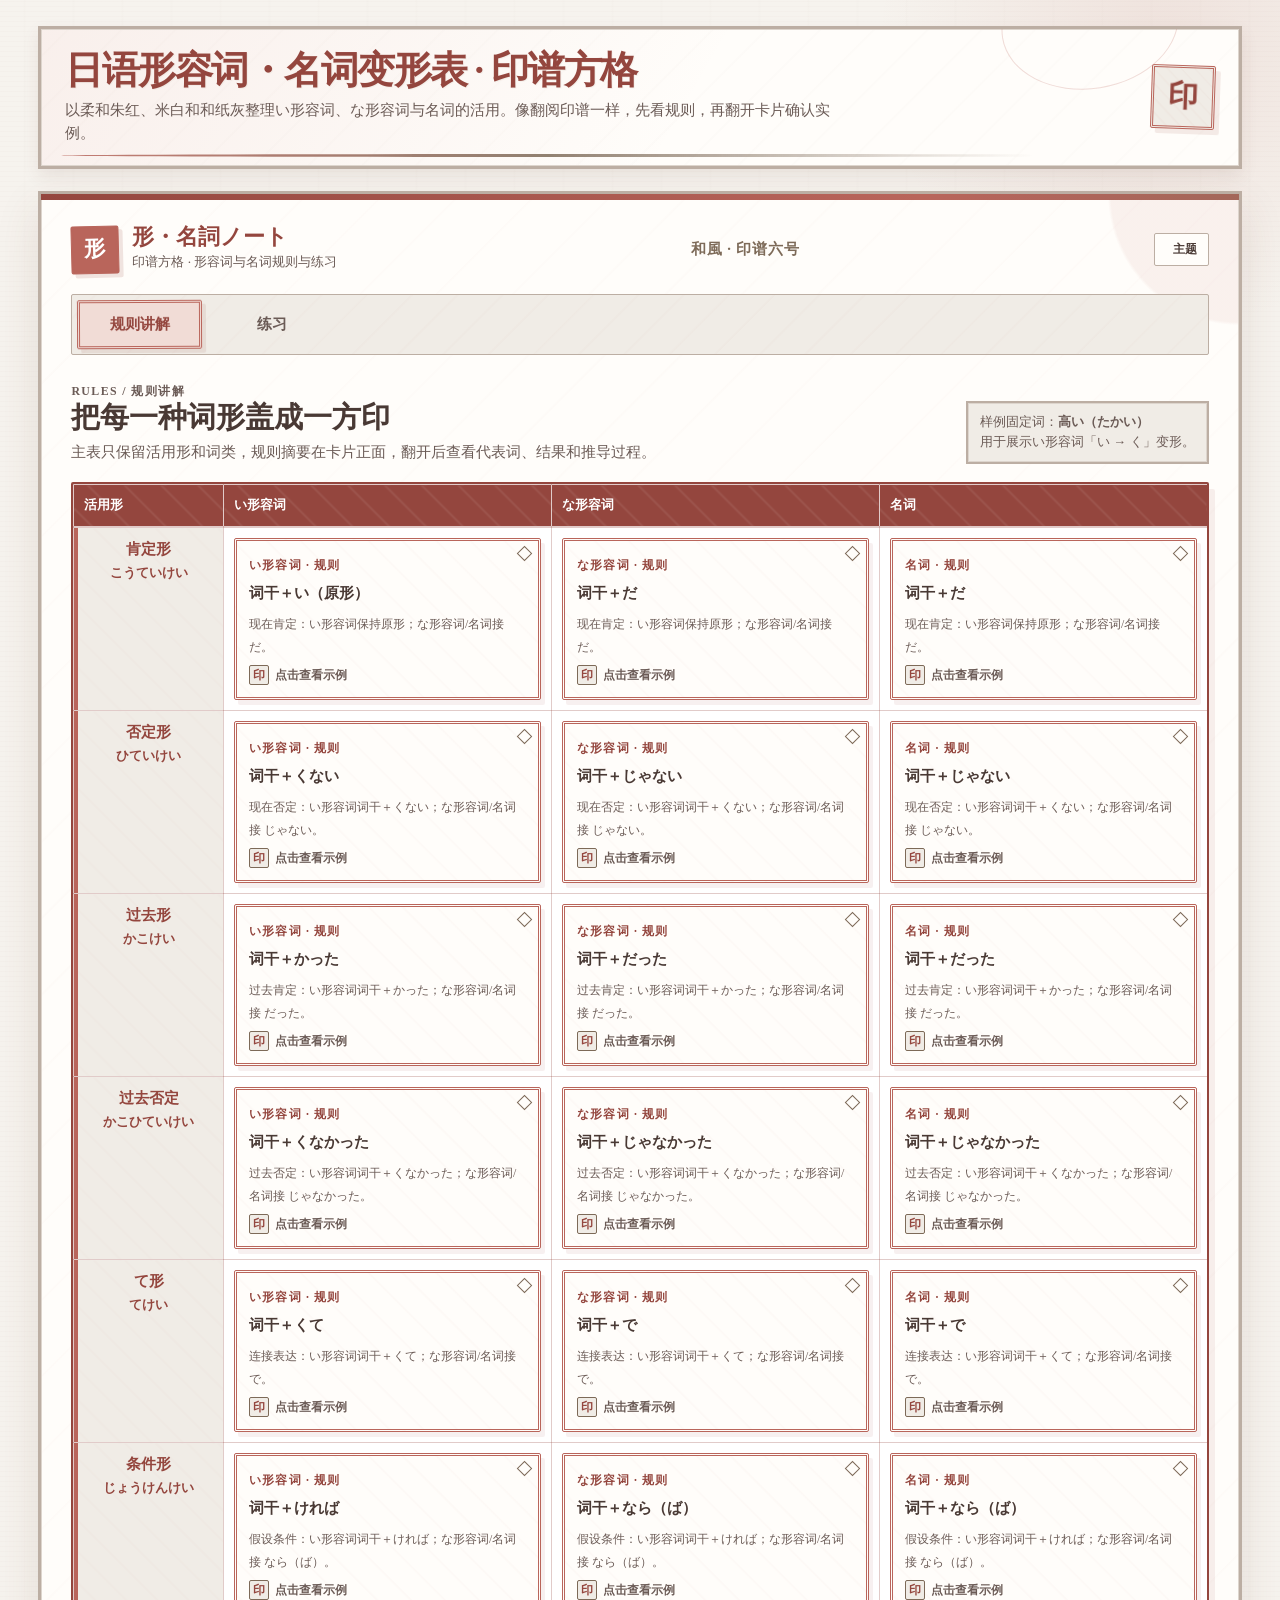
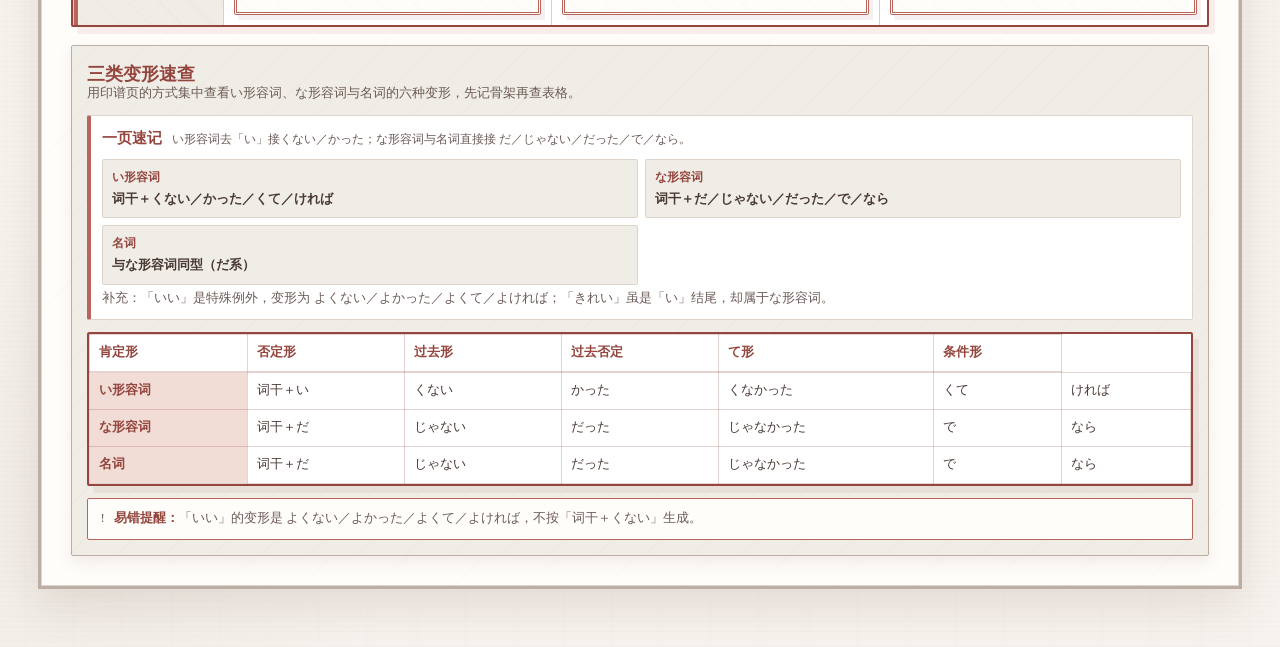
==== commit 1a08348d: "fix: 形容词页顶部品牌标题 動詞ノート → 形・名詞ノート（含印章字 活→形） - adj 页 app-header 品牌名修正（复制 verb 页时的遗留），印章字同步改 形 - render-" ====
--- a/adj-noun-stamp.html
+++ b/adj-noun-stamp.html
@@ -1588,27 +1588,32 @@
       aka: {
         suffix: "印谱方格",
         desc: "以柔和朱红、米白和和纸灰整理い形容词、な形容词与名词的活用。像翻阅印谱一样，先看规则，再翻开卡片确认实例。",
-        edition: "和風 · 印谱六号"
+        edition: "和風 · 印谱六号",
+        seal: "印"
       },
       sumi: {
         suffix: "墨流方格",
         desc: "以墨青、宣纸白与淡墨灰整理い形容词、な形容词与名词的活用。像墨流晕染一样，先看规则，再翻开卡片确认实例。",
-        edition: "和風 · 墨流六号"
+        edition: "和風 · 墨流六号",
+        seal: "墨"
       },
       koke: {
         suffix: "苔庭方格",
         desc: "以苔绿、米黄纸与庭园灰整理い形容词、な形容词与名词的活用。像苔庭沉静一样，先看规则，再翻开卡片确认实例。",
-        edition: "和風 · 苔庭六号"
+        edition: "和風 · 苔庭六号",
+        seal: "苔"
       },
       kon: {
         suffix: "蓝染方格",
         desc: "以绀蓝、淡蓝纸与靛灰整理い形容词、な形容词与名词的活用。像蓝染布纹一样，先看规则，再翻开卡片确认实例。",
-        edition: "和風 · 蓝染六号"
+        edition: "和風 · 蓝染六号",
+        seal: "蓝"
       },
       fuji: {
         suffix: "藤棚方格",
         desc: "以藤紫、淡紫纸与藤灰整理い形容词、な形容词与名词的活用。像藤棚花影一样，先看规则，再翻开卡片确认实例。",
-        edition: "和風 · 藤棚六号"
+        edition: "和風 · 藤棚六号",
+        seal: "藤"
       }
     };
 
@@ -1630,6 +1635,10 @@
       document.querySelectorAll(".edition-note").forEach((el) => {
         el.textContent = headline.edition;
       });
+      const seal = document.querySelector(".page-heading-mark");
+      if (seal) {
+        seal.textContent = headline.seal;
+      }
     }
 
     function renderThemeSwitcher() {
@@ -2442,9 +2451,9 @@
       elements.appShell.innerHTML = `
         <header class="app-header">
           <a class="brand brand-link" href="index.html" aria-label="返回日语学习印谱方格首页">
-            <span class="brand-seal" aria-hidden="true">活</span>
+            <span class="brand-seal" aria-hidden="true">形</span>
             <div>
-              <h2>動詞ノート</h2>
+              <h2>形・名詞ノート</h2>
               <p>印谱方格 · 形容词与名词规则与练习</p>
             </div>
           </a>
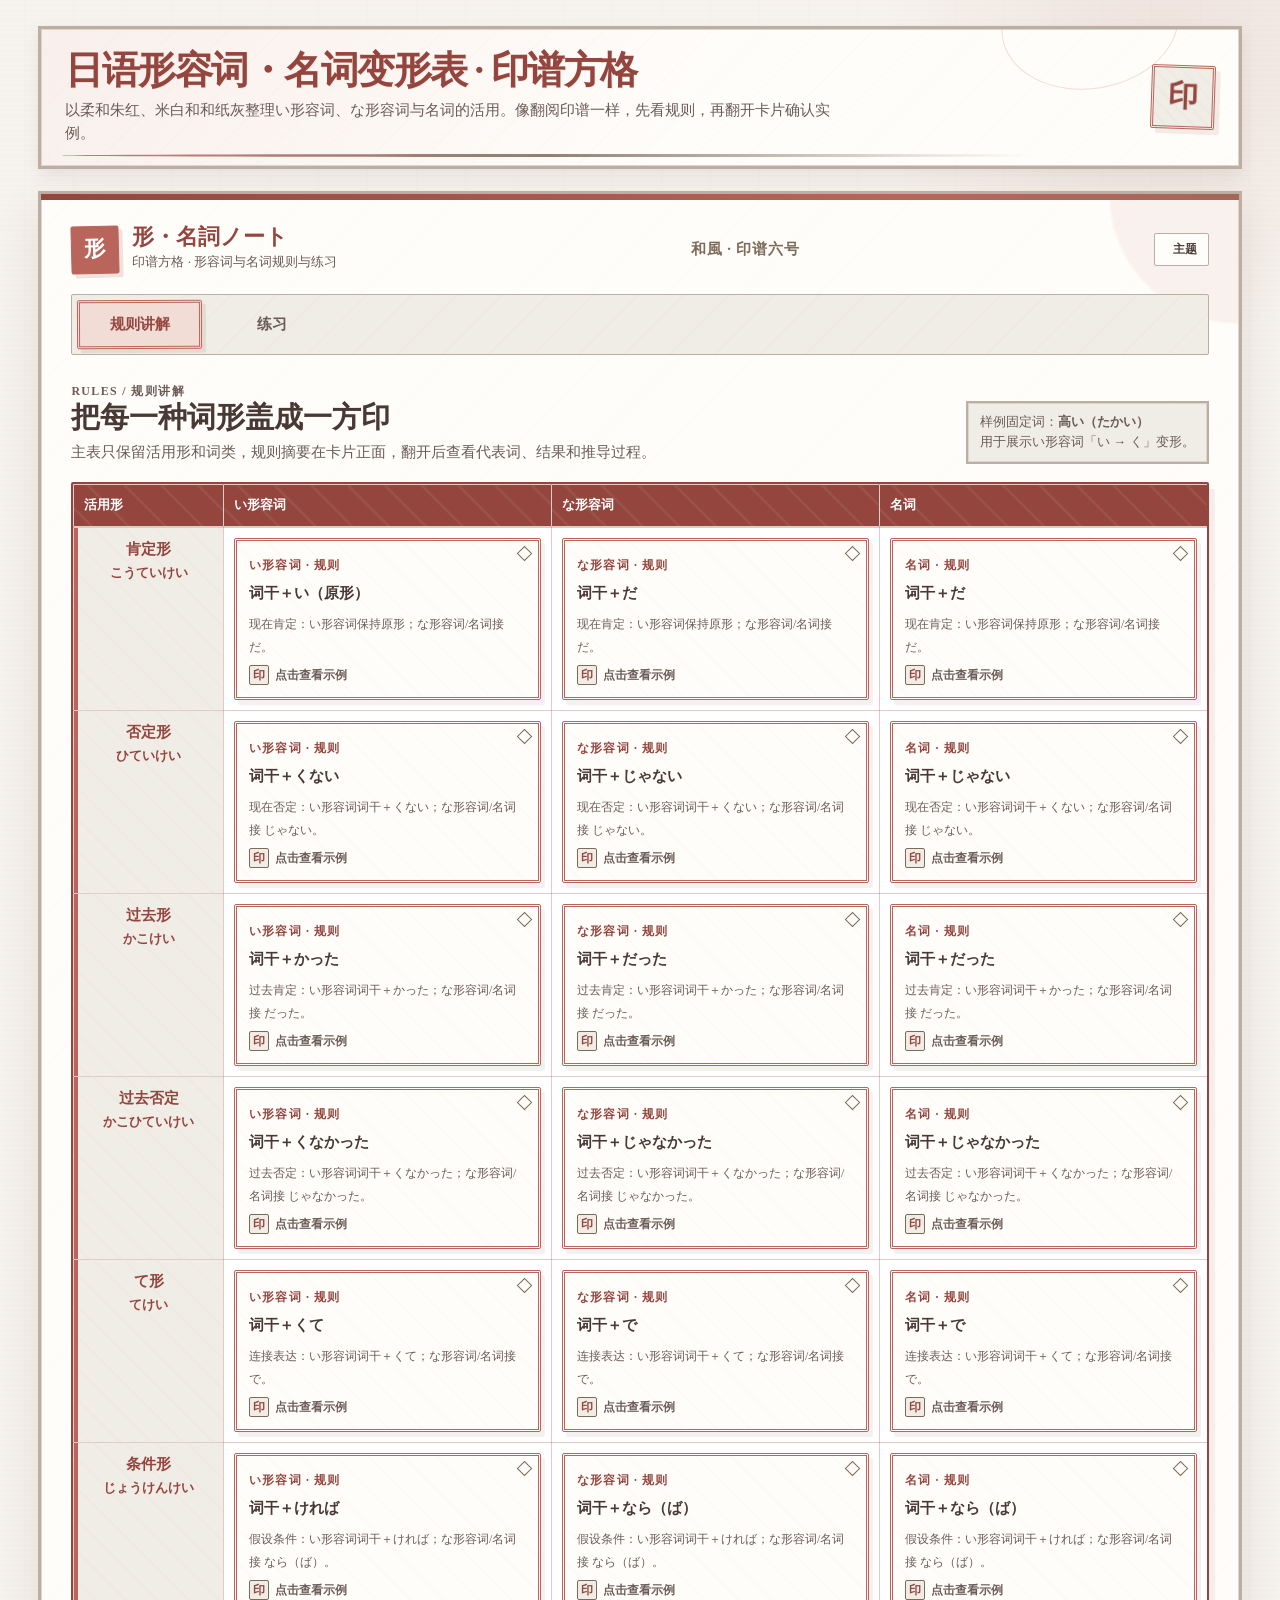
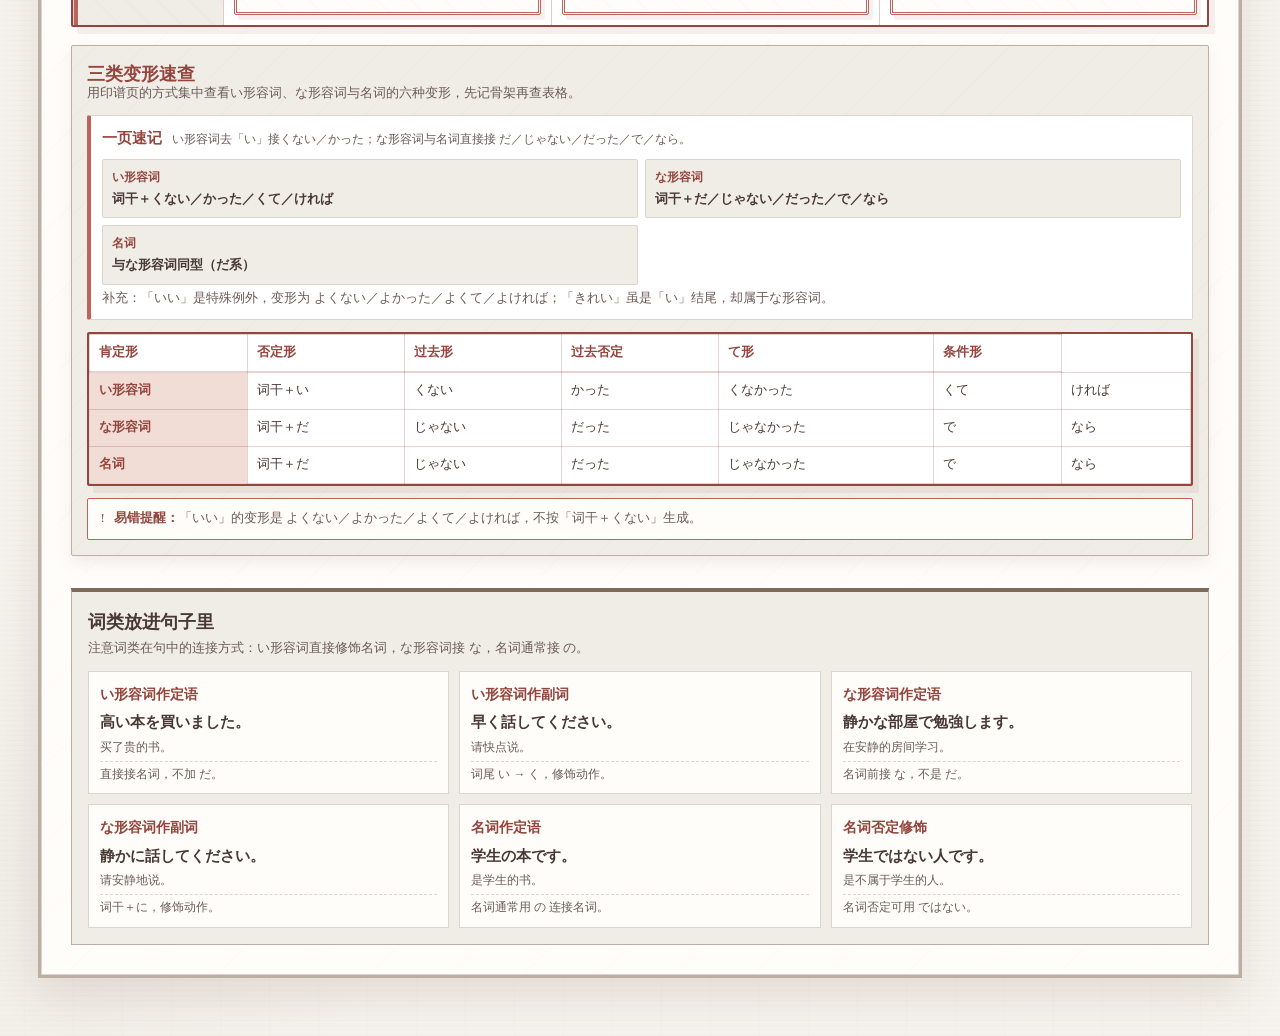
==== commit d58a5af6: "针对 main 的智能体主机更改" ====
--- a/adj-noun-stamp.html
+++ b/adj-noun-stamp.html
@@ -503,6 +503,29 @@
       font-size: .74rem;
     }
 
+    .hint-options {
+      display: flex;
+      flex-wrap: wrap;
+      gap: 8px 12px;
+    }
+
+    .hint-option {
+      display: inline-flex;
+      align-items: center;
+      gap: 5px;
+      color: var(--muted);
+      font-size: .78rem;
+      font-weight: 800;
+      cursor: pointer;
+    }
+
+    .hint-option input {
+      width: 16px;
+      height: 16px;
+      margin: 0;
+      accent-color: var(--vermilion);
+    }
+
     .practice-config.is-folded .config-rows {
       display: none;
     }
@@ -1135,6 +1158,95 @@
       background: var(--surface-strong);
     }
 
+    .progressive-row {
+      grid-template-columns: minmax(180px, .85fr) 150px minmax(0, 1fr);
+      align-items: center;
+    }
+
+    .progressive-question {
+      display: grid;
+      gap: 7px;
+    }
+
+    .question-word {
+      display: flex;
+      align-items: baseline;
+      flex-wrap: wrap;
+      gap: 6px 10px;
+    }
+
+    .question-word strong {
+      color: var(--vermilion-deep);
+      font-family: var(--display);
+      font-size: 1.45rem;
+      line-height: 1.1;
+    }
+
+    .question-word span {
+      color: var(--accent-muted);
+      font-size: .82rem;
+      font-weight: 900;
+    }
+
+    .question-word small {
+      flex-basis: 100%;
+      color: var(--muted);
+      font-size: .74rem;
+    }
+
+    .sentence-prompt {
+      padding: 7px 9px;
+      border-left: 3px solid var(--vermilion);
+      color: var(--ink);
+      background: var(--wash);
+      font-family: var(--display);
+      font-size: .95rem;
+      font-weight: 800;
+    }
+
+    .sentence-prompt small {
+      display: block;
+      margin-top: 3px;
+      color: var(--muted);
+      font-family: var(--sans);
+      font-size: .72rem;
+      font-weight: 600;
+    }
+
+    .conversion-prompt {
+      display: flex;
+      align-items: baseline;
+      flex-wrap: wrap;
+      gap: 5px 8px;
+      padding: 7px 9px;
+      border-left: 3px solid var(--accent-muted);
+      color: var(--muted);
+      background: var(--wash);
+      font-size: .78rem;
+    }
+
+    .conversion-prompt strong {
+      color: var(--ink);
+      font-family: var(--display);
+      font-size: .96rem;
+    }
+
+    .conversion-prompt em {
+      color: var(--vermilion-deep);
+      font-size: 1.1rem;
+      font-style: normal;
+      font-weight: 900;
+    }
+
+    .conversion-prompt small {
+      flex-basis: 100%;
+      font-size: .72rem;
+    }
+
+    .progressive-answer {
+      min-width: 0;
+    }
+
     .practice-row.is-correct {
       border-color: var(--success);
       background: var(--success-soft);
@@ -1366,6 +1478,75 @@
       margin-bottom: 5px;
     }
 
+    .usage-reference {
+      display: grid;
+      gap: 12px;
+      margin-top: 14px;
+      padding: 16px;
+      border: 1px solid var(--line-strong);
+      border-top: 4px solid var(--accent-muted);
+      background: var(--wash);
+    }
+
+    .usage-reference-head {
+      display: grid;
+      gap: 3px;
+    }
+
+    .usage-reference-head h3 {
+      margin: 0;
+      color: var(--ink);
+      font-family: var(--display);
+      font-size: 1.15rem;
+    }
+
+    .usage-reference-head p {
+      margin: 0;
+      color: var(--muted);
+      font-size: .8rem;
+    }
+
+    .usage-grid {
+      display: grid;
+      grid-template-columns: repeat(3, minmax(0, 1fr));
+      gap: 10px;
+    }
+
+    .usage-card {
+      display: grid;
+      align-content: start;
+      gap: 5px;
+      padding: 11px;
+      border: 1px solid var(--line);
+      background: var(--surface);
+    }
+
+    .usage-card h4 {
+      margin: 0;
+      color: var(--vermilion-deep);
+      font-family: var(--display);
+      font-size: .9rem;
+    }
+
+    .usage-card-sentence {
+      color: var(--ink);
+      font-family: var(--display);
+      font-size: .95rem;
+      font-weight: 800;
+    }
+
+    .usage-card-translation,
+    .usage-card-note {
+      color: var(--muted);
+      font-size: .75rem;
+      line-height: 1.4;
+    }
+
+    .usage-card-note {
+      padding-top: 4px;
+      border-top: 1px dashed var(--line);
+    }
+
     @keyframes ink-sweep {
       from {
         opacity: .2;
@@ -1525,6 +1706,10 @@
       }
 
       .result-summary {
+        grid-template-columns: 1fr;
+      }
+
+      .usage-grid {
         grid-template-columns: 1fr;
       }
 
@@ -1567,6 +1752,7 @@
 
     const STORAGE_KEY = "adj-noun-stamp-state-v1";
     const STATS_KEY = "adj-noun-practice-stats-v1";
+    const REVIEW_INTERVALS = [5 * 60 * 1000, 60 * 60 * 1000, 24 * 60 * 60 * 1000, 3 * 24 * 60 * 60 * 1000, 7 * 24 * 60 * 60 * 1000];
 
     const theme = {
       id: "stamp",
@@ -1670,6 +1856,8 @@
     const soundRows = adjData.summaryRows;
     const typeExamples = adjData.examples;
     const lexicon = adjData.lexicon;
+    const usageExamples = adjData.usageExamples || [];
+    const sentenceTemplates = adjData.sentenceTemplates || {};
 
     const answerSets = {};
     allForms.forEach((form) => {
@@ -1687,13 +1875,19 @@
       answers: {},
       choices: {},
       result: null,
+      answerRevision: 0,
+      lastCheckedSignature: null,
       onlyWrong: false,
+      practiceKind: "same",
+      showKana: true,
+      showMeaning: true,
       /* 练习改造（词库随机抽词） */
       practiceTypes: ["i-adj", "na-adj", "noun"],
       practiceScope: "all",
       practiceCount: 6,
       currentVerb: null,
       currentForms: [],
+      currentQuestions: [],
       stats: null,
       configOpen: true
     };
@@ -1703,6 +1897,31 @@
     /* 累计练习统计（localStorage 长期保存）：错题集 + 各词/各形正确率 */
     function emptyStats() {
       return { byVerb: {}, byForm: {}, wrongItems: [] };
+    }
+
+    function normalizeWrongItems(items) {
+      const unique = [];
+      items.forEach((item) => {
+        if (!item || typeof item !== "object" || !item.dict || !item.formId) {
+          return;
+        }
+        const existing = unique.find((entry) => entry.dict === item.dict && entry.formId === item.formId);
+        if (existing) {
+          existing.wrongCount += Number(item.wrongCount) || 1;
+          existing.lastWrongAt = Math.max(existing.lastWrongAt, Number(item.lastWrongAt) || 0);
+        } else {
+          unique.push({
+            dict: String(item.dict),
+            formId: String(item.formId),
+            wrongCount: Math.max(1, Number(item.wrongCount) || 1),
+            lastWrongAt: Number(item.lastWrongAt) || 0,
+            correctStreak: Math.max(0, Number(item.correctStreak) || 0),
+            lastCorrectAt: Number(item.lastCorrectAt) || 0,
+            dueAt: Number(item.dueAt) || 0
+          });
+        }
+      });
+      return unique.slice(-200);
     }
 
     function loadStats() {
@@ -1718,7 +1937,7 @@
         return {
           byVerb: parsed.byVerb && typeof parsed.byVerb === "object" ? parsed.byVerb : {},
           byForm: parsed.byForm && typeof parsed.byForm === "object" ? parsed.byForm : {},
-          wrongItems: Array.isArray(parsed.wrongItems) ? parsed.wrongItems : []
+          wrongItems: Array.isArray(parsed.wrongItems) ? normalizeWrongItems(parsed.wrongItems) : []
         };
       } catch (error) {
         console.error("练习统计读取失败，已重置。", error);
@@ -1737,6 +1956,47 @@
     function clearStats() {
       state.stats = emptyStats();
       saveStats();
+    }
+
+    function recordWrongItem(dict, formId) {
+      const now = Date.now();
+      const existing = state.stats.wrongItems.find((item) => item.dict === dict && item.formId === formId);
+      if (existing) {
+        existing.wrongCount = (Number(existing.wrongCount) || 0) + 1;
+        existing.lastWrongAt = now;
+        existing.correctStreak = 0;
+        existing.dueAt = existing.lastWrongAt;
+      } else {
+        state.stats.wrongItems.push({
+          dict,
+          formId,
+          wrongCount: 1,
+          lastWrongAt: now,
+          correctStreak: 0,
+          lastCorrectAt: 0,
+          dueAt: now
+        });
+      }
+      if (state.stats.wrongItems.length > 200) {
+        state.stats.wrongItems.splice(0, state.stats.wrongItems.length - 200);
+      }
+    }
+
+    function resolveWrongItem(dict, formId) {
+      const index = state.stats.wrongItems.findIndex(
+        (item) => item.dict === dict && item.formId === formId
+      );
+      if (index < 0) {
+        return;
+      }
+      const item = state.stats.wrongItems[index];
+      item.correctStreak = (Number(item.correctStreak) || 0) + 1;
+      item.lastCorrectAt = Date.now();
+      if (item.correctStreak >= 3) {
+        state.stats.wrongItems.splice(index, 1);
+        return;
+      }
+      item.dueAt = item.lastCorrectAt + REVIEW_INTERVALS[Math.min(item.correctStreak, REVIEW_INTERVALS.length - 1)];
     }
 
     function shuffle(items) {
@@ -1750,7 +2010,7 @@
       return copy;
     }
 
-    /* 在选定的类型范围内随机抽取一个练习动词 */
+    /* 在选定的词类范围内随机抽取一个练习词 */
     function pickPracticeVerb() {
       const pool = lexicon.filter((verb) => state.practiceTypes.includes(verb.type));
       if (pool.length === 0) {
@@ -1767,7 +2027,7 @@
     }
 
     /* 构建当前词某个形的可接受答案集（A4：多可接受写法，含 ではない 等价） */
-    function buildAcceptedAnswers(formId, forms, kanaForms, stem) {
+    function buildAcceptedAnswers(formId, forms, kanaForms, stem, verb) {
       const dictForm = forms[formId];
       const kanaForm = kanaForms[formId];
       const set = [dictForm, kanaForm];
@@ -1785,6 +2045,13 @@
           set.push(alt);
         }
       }
+      const variants = verb && verb.acceptedAnswers && Array.isArray(verb.acceptedAnswers[formId])
+        ? verb.acceptedAnswers[formId] : [];
+      variants.forEach((variant) => {
+        if (variant && !set.includes(variant)) {
+          set.push(variant);
+        }
+      });
       return set.filter(Boolean);
     }
 
@@ -1795,7 +2062,7 @@
       return window.NIHONGO_DATA["adj-conjugator"].conjugate(state.currentVerb);
     }
 
-    /* A3：简易模式干扰项 = 同一动词的其他活用形（不足时用全局答案池补位） */
+    /* A3：简易模式干扰项 = 同一词条的其他变形（不足时用全局答案池补位） */
     function getOptions(verb, formId) {
       const data = window.NIHONGO_DATA["adj-conjugator"].conjugate(verb);
       const expected = data.forms[formId];
@@ -1821,6 +2088,132 @@
       return shuffle([expected, ...picked]);
     }
 
+    const PRACTICE_KIND_LABELS = {
+      same: "同词多形",
+      mixed: "混合词条",
+      sentence: "句子填空",
+      classify: "词类判断",
+      polite: "普通／礼貌体"
+    };
+    const PRACTICE_KIND_DESCRIPTIONS = {
+      same: "一个词连续练多个变形",
+      mixed: "每题随机换词和变形",
+      sentence: "根据句子语境填写变形",
+      classify: "先判断词属于哪一类",
+      polite: "在普通谓语和です体之间切换"
+    };
+
+    function getPracticeKindLabel(kind) {
+      return PRACTICE_KIND_LABELS[kind] || PRACTICE_KIND_LABELS.same;
+    }
+
+    function getPracticeFormPool() {
+      return allForms;
+    }
+
+    function getTypeAnswers(typeId) {
+      const type = typeColumns.find((column) => column.id === typeId);
+      if (!type) {
+        return [typeId];
+      }
+      return [typeId, type.label];
+    }
+
+    function createProgressiveQuestions(kind, count) {
+      const verbPool = lexicon.filter((verb) => state.practiceTypes.includes(verb.type));
+      if (!verbPool.length) {
+        return [];
+      }
+      const formPool = getPracticeFormPool();
+      if (kind !== "classify" && kind !== "polite" && !formPool.length) {
+        return [];
+      }
+      const questions = [];
+      const used = new Set();
+      const maxQuestions = Math.min(count, kind === "classify" || kind === "polite"
+        ? verbPool.length : formPool.length * verbPool.length);
+      let attempts = 0;
+      while (questions.length < maxQuestions && attempts < maxQuestions * 12) {
+        attempts += 1;
+        const verb = verbPool[Math.floor(Math.random() * verbPool.length)];
+        const form = kind === "classify" || kind === "polite"
+          ? null : formPool[Math.floor(Math.random() * formPool.length)];
+        const sourceMode = kind === "polite"
+          ? (Math.random() < .5 ? "plain" : "polite") : null;
+        const targetMode = kind === "polite"
+          ? (sourceMode === "plain" ? "polite" : "plain") : null;
+        const key = `${verb.dictionary}:${kind}:${form ? form.id : (targetMode || "type")}`;
+        if (used.has(key) && used.size < verbPool.length * (kind === "classify" || kind === "polite" ? 1 : formPool.length)) {
+          continue;
+        }
+        used.add(key);
+        questions.push({
+          id: `q-${Date.now()}-${questions.length}`,
+          dictionary: verb.dictionary,
+          formId: form ? form.id : null,
+          sourceMode,
+          targetMode,
+          kind
+        });
+      }
+      return questions;
+    }
+
+    function getProgressiveItems() {
+      return state.currentQuestions.map((question, index) => {
+        const verb = lexicon.find((entry) => entry.dictionary === question.dictionary);
+        if (!verb) {
+          return null;
+        }
+        const data = window.NIHONGO_DATA["adj-conjugator"].conjugate(verb);
+        const kind = question.kind === "classify" ? "classify" : (question.kind || state.practiceKind);
+        const form = question.formId ? getForm(question.formId) : null;
+        if (kind !== "classify" && kind !== "polite" && !form) {
+          return null;
+        }
+        const plainValue = data.forms.kotei;
+        const plainKana = data.kanaForms.kotei;
+        const politeValue = verb.type === "i-adj"
+          ? `${plainValue}です` : `${verb.dictionary}です`;
+        const politeKana = verb.type === "i-adj"
+          ? `${plainKana}です` : `${verb.kana}です`;
+        const isPolite = kind === "polite" && question.targetMode === "polite";
+        const accepted = kind === "classify"
+          ? getTypeAnswers(verb.type)
+          : kind === "polite"
+            ? [isPolite ? politeValue : plainValue, isPolite ? politeKana : plainKana]
+          : buildAcceptedAnswers(form.id, data.forms, data.kanaForms, data.stem, verb);
+        const template = kind === "sentence" && form
+          ? (sentenceTemplates[verb.type] || {})[form.id] : null;
+        return {
+          id: question.id || `q-${index}-${verb.dictionary}-${question.formId || "type"}`,
+          kind,
+          verb,
+          data,
+          form,
+          sourceValue: kind === "polite"
+            ? (question.sourceMode === "polite" ? politeValue : plainValue) : "",
+          sourceLabel: kind === "polite"
+            ? (question.sourceMode === "polite" ? "礼貌体" : "普通体") : "",
+          targetLabel: kind === "polite"
+            ? (isPolite ? "礼貌体" : "普通体") : "",
+          formKey: kind === "polite" ? "__polite__" : (form ? form.id : "__type__"),
+          accepted,
+          template
+        };
+      }).filter(Boolean);
+    }
+
+    function getPoliteOptions(item) {
+      return shuffle([...new Set([
+        item.accepted[0],
+        item.sourceValue,
+        item.data.forms.hitei,
+        item.data.forms.kako,
+        item.data.forms.te
+      ].filter(Boolean))]).slice(0, 4);
+    }
+
     const elements = {
       appShell: document.getElementById("app-shell"),
       liveRegion: document.getElementById("live-region")
@@ -1870,7 +2263,18 @@
       if (stored.result && typeof stored.result === "object") {
         state.result = stored.result;
       }
+      if (Number.isInteger(stored.answerRevision) && stored.answerRevision >= 0) {
+        state.answerRevision = stored.answerRevision;
+      }
+      if (typeof stored.lastCheckedSignature === "string") {
+        state.lastCheckedSignature = stored.lastCheckedSignature;
+      }
       state.onlyWrong = stored.onlyWrong === true;
+      if (["same", "mixed", "sentence", "classify", "polite"].includes(stored.practiceKind)) {
+        state.practiceKind = stored.practiceKind;
+      }
+      state.showKana = stored.showKana !== false;
+      state.showMeaning = stored.showMeaning !== false;
       if (Array.isArray(stored.practiceTypes) && stored.practiceTypes.length > 0) {
         const validTypes = stored.practiceTypes.filter((type) => typeColumns.some((column) => column.id === type));
         if (validTypes.length > 0) {
@@ -1880,7 +2284,7 @@
       if (stored.practiceScope === "base" || stored.practiceScope === "derived" || stored.practiceScope === "all") {
         state.practiceScope = stored.practiceScope;
       }
-      if (Number(stored.practiceCount) >= 5 && Number(stored.practiceCount) <= 25) {
+      if (Number(stored.practiceCount) === 3 || Number(stored.practiceCount) === 6) {
         state.practiceCount = Number(stored.practiceCount);
       }
       if (stored.currentVerb && stored.currentVerb.dictionary && stored.currentVerb.kana && stored.currentVerb.type) {
@@ -1892,6 +2296,23 @@
       state.configOpen = stored.configOpen !== false;
       if (Array.isArray(stored.currentForms)) {
         state.currentForms = stored.currentForms.filter((id) => allForms.some((form) => form.id === id));
+      }
+      if (Array.isArray(stored.currentQuestions)) {
+        state.currentQuestions = stored.currentQuestions.filter((question) => {
+          if (!question || !question.dictionary || !lexicon.some((verb) => verb.dictionary === question.dictionary)) {
+            return false;
+          }
+          return question.kind === "classify" || question.kind === "polite"
+            || allForms.some((form) => form.id === question.formId);
+        }).map((question, index) => ({
+          id: typeof question.id === "string" && question.id ? question.id : `q-${index}`,
+          dictionary: question.dictionary,
+          formId: question.kind === "classify" ? null : question.formId,
+          sourceMode: question.sourceMode === "plain" || question.sourceMode === "polite" ? question.sourceMode : null,
+          targetMode: question.targetMode === "plain" || question.targetMode === "polite" ? question.targetMode : null,
+          kind: ["classify", "polite", "mixed", "sentence"].includes(question.kind)
+            ? question.kind : state.practiceKind
+        }));
       }
     }
 
@@ -1903,12 +2324,18 @@
         answers: state.answers,
         choices: state.choices,
         result: state.result,
+        answerRevision: state.answerRevision,
+        lastCheckedSignature: state.lastCheckedSignature,
         onlyWrong: state.onlyWrong,
+        practiceKind: state.practiceKind,
+        showKana: state.showKana,
+        showMeaning: state.showMeaning,
         practiceTypes: state.practiceTypes,
         practiceScope: state.practiceScope,
         practiceCount: state.practiceCount,
         currentVerb: state.currentVerb,
         currentForms: state.currentForms,
+        currentQuestions: state.currentQuestions,
         configOpen: state.configOpen
       }));
     }
@@ -1965,6 +2392,15 @@
         if (!formIds.has(formId) || !answer.canonical || !answer.acceptedAnswers.includes(answer.canonical)) {
           errors.push(`${formId}: 答案集合无效`);
         }
+      });
+
+      typeColumns.forEach((type) => {
+        allForms.forEach((form) => {
+          const template = sentenceTemplates[type.id] && sentenceTemplates[type.id][form.id];
+          if (!template || typeof template.prefix !== "string" || typeof template.suffix !== "string") {
+            errors.push(`${type.id}/${form.id}: 句子填空模板无效`);
+          }
+        });
       });
 
       if (errors.length > 0) {
@@ -2076,7 +2512,7 @@
       return `
         <div class="table-scroll">
           <table class="rule-table">
-            <caption class="visually-hidden">活用形与动词类型变化规则。点击卡片查看代表示例。</caption>
+            <caption class="visually-hidden">活用形与词类变化规则。点击卡片查看代表示例。</caption>
             <thead>
               <tr>
                 <th scope="col">活用形</th>
@@ -2154,6 +2590,27 @@
       `;
     }
 
+    function renderUsageReference() {
+      return `
+        <section class="usage-reference" aria-labelledby="usage-reference-title">
+          <div class="usage-reference-head">
+            <h3 id="usage-reference-title">词类放进句子里</h3>
+            <p>注意词类在句中的连接方式：い形容词直接修饰名词，な形容词接 な，名词通常接 の。</p>
+          </div>
+          <div class="usage-grid">
+            ${usageExamples.map((example) => `
+              <article class="usage-card">
+                <h4>${escapeHtml(example.title)}</h4>
+                <div class="usage-card-sentence">${escapeHtml(example.sentence)}</div>
+                <div class="usage-card-translation">${escapeHtml(example.translation)}</div>
+                <div class="usage-card-note">${escapeHtml(example.note)}</div>
+              </article>
+            `).join("")}
+          </div>
+        </section>
+      `;
+    }
+
     function renderConjugationTabs(scope) {
       const activeGroup = getActiveGroup(scope);
       const tabs = [
@@ -2191,6 +2648,7 @@
             ${renderRuleTable(allForms)}
           </section>
           ${renderSoundReference()}
+          ${renderUsageReference()}
         </section>
       `;
     }
@@ -2199,8 +2657,11 @@
       return String(value || "").trim().normalize("NFKC");
     }
 
-    /* 当前练习的题目列表：[{ form, accepted }] */
+    /* 当前练习的题目列表；旧的同词多形会话继续使用 currentVerb/currentForms */
     function getPracticeItems() {
+      if (state.currentQuestions.length) {
+        return getProgressiveItems();
+      }
       if (!state.currentVerb || !state.currentForms.length) {
         return [];
       }
@@ -2211,37 +2672,66 @@
       });
       return state.currentForms.map((id) => ({
         form: byId[id],
-        accepted: buildAcceptedAnswers(id, data.forms, data.kanaForms, data.stem)
+        accepted: buildAcceptedAnswers(id, data.forms, data.kanaForms, data.stem, state.currentVerb)
       }));
     }
 
-    /* A6：开始新练习 = 随机动词 + 随机 N 形 */
+    /* A6：开始新练习 = 随机词条 + 随机 N 形 */
     function startNewPractice() {
+      if (state.practiceKind !== "same") {
+        const questions = createProgressiveQuestions(state.practiceKind, state.practiceCount);
+        if (!questions.length) {
+          announce("当前筛选下无法生成题目，请调整词类范围。");
+          return;
+        }
+        state.currentVerb = null;
+        state.currentForms = [];
+        state.currentQuestions = questions;
+        state.answers = {};
+        state.choices = {};
+        state.result = null;
+        state.answerRevision = 0;
+        state.lastCheckedSignature = null;
+        state.onlyWrong = false;
+        saveSessionState();
+        renderApp();
+        announce(`已开始${getPracticeKindLabel(state.practiceKind)}：共 ${questions.length} 题。`);
+        return;
+      }
       const verb = pickPracticeVerb();
       if (!verb) {
-        announce("当前筛选下没有可选动词，请调整类型范围。");
+        announce("当前筛选下没有可选词条，请调整词类范围。");
         return;
       }
       state.currentVerb = verb;
       state.currentForms = pickPracticeForms(state.practiceCount);
+      state.currentQuestions = [];
       state.answers = {};
       state.choices = {};
       state.result = null;
+      state.answerRevision = 0;
+      state.lastCheckedSignature = null;
       state.onlyWrong = false;
       saveSessionState();
       renderApp();
       announce(`已抽取新练习：${verb.dictionary}（${verb.kana}），共 ${state.currentForms.length} 个活用形。`);
     }
 
-    /* 错题再练：从累计错题集随机选一个动词，取它的错形 */
+    /* 错题再练：从累计错题集随机选一个词条，取它的错形 */
     function retryWrongPractice() {
-      const wrongs = state.stats.wrongItems.filter(
-        (w) => w && w.dict && w.formId && lexicon.some((v) => v.dictionary === w.dict)
+      const allWrongs = state.stats.wrongItems.filter(
+        (w) => w && w.dict && w.formId
+          && lexicon.some((v) => v.dictionary === w.dict)
+          && (w.formId === "__type__" || w.formId === "__polite__" || allForms.some((form) => form.id === w.formId))
       );
-      if (!wrongs.length) {
+      if (!allWrongs.length) {
         announce("暂无错题记录，先做一组练习吧。");
         return;
       }
+      const dueWrongs = allWrongs.filter((w) => !w.dueAt || w.dueAt <= Date.now());
+      const wrongs = (dueWrongs.length ? dueWrongs : allWrongs.slice().sort(
+        (a, b) => (Number(a.dueAt) || 0) - (Number(b.dueAt) || 0)
+      ));
       const byVerb = {};
       wrongs.forEach((w) => {
         if (!byVerb[w.dict]) {
@@ -2254,15 +2744,123 @@
       const dicts = Object.keys(byVerb);
       const dict = dicts[Math.floor(Math.random() * dicts.length)];
       const verb = lexicon.find((v) => v.dictionary === dict);
-      state.currentVerb = verb;
-      state.currentForms = shuffle(byVerb[dict]).slice(0, state.practiceCount);
+      const selectedWrongForms = shuffle(byVerb[dict]).slice(0, state.practiceCount);
+      const hasSpecialQuestions = selectedWrongForms.some((formId) => formId === "__type__" || formId === "__polite__");
+      if (hasSpecialQuestions) {
+        const allClassify = selectedWrongForms.every((formId) => formId === "__type__");
+        const allPolite = selectedWrongForms.every((formId) => formId === "__polite__");
+        state.practiceKind = allClassify ? "classify" : allPolite ? "polite" : "mixed";
+        state.currentVerb = null;
+        state.currentForms = [];
+        state.currentQuestions = selectedWrongForms.map((formId, index) => {
+          const sourceMode = formId === "__polite__"
+            ? (Math.random() < .5 ? "plain" : "polite") : null;
+          return {
+            id: `q-${Date.now()}-${index}`,
+            dictionary: dict,
+            formId: formId === "__type__" || formId === "__polite__" ? null : formId,
+            sourceMode,
+            targetMode: formId === "__polite__"
+              ? (sourceMode === "plain" ? "polite" : "plain") : null,
+            kind: formId === "__type__" ? "classify" : formId === "__polite__" ? "polite" : "mixed"
+          };
+        });
+      } else {
+        state.practiceKind = "same";
+        state.currentVerb = verb;
+        state.currentForms = selectedWrongForms;
+        state.currentQuestions = [];
+      }
       state.answers = {};
       state.choices = {};
       state.result = null;
+      state.answerRevision = 0;
+      state.lastCheckedSignature = null;
       state.onlyWrong = true;
       saveSessionState();
       renderApp();
-      announce(`错题再练：${verb.dictionary}，共 ${state.currentForms.length} 个待复习形。`);
+      announce(`错题再练：${verb.dictionary}，共 ${state.currentQuestions.length || state.currentForms.length} 个待复习题。`);
+    }
+
+    function renderQuestionWord(verb) {
+      return `
+        <div class="question-word">
+          <strong>${escapeHtml(verb.dictionary)}</strong>
+          ${state.showKana ? `<span>${escapeHtml(verb.kana)}</span>` : ""}
+          ${state.showMeaning ? `<small>中文：${escapeHtml(verb.meaning)}</small>` : ""}
+        </div>
+      `;
+    }
+
+    function renderProgressiveRow(item) {
+      const resultItem = state.result && state.result.items[item.id]
+        ? state.result.items[item.id] : null;
+      const rowClass = resultItem ? (resultItem.correct ? "is-correct" : "is-wrong") : "";
+      const title = item.kind === "classify"
+        ? "判断词类" : item.kind === "polite" ? item.targetLabel : item.form.label;
+      const description = item.kind === "classify"
+        ? "先判断这个词属于哪一类。"
+        : item.kind === "polite" ? `把${item.sourceLabel}转换为${item.targetLabel}。` : item.form.note;
+      const answerOptions = item.kind === "classify"
+        ? typeColumns.map((type) => ({ value: type.id, label: type.label }))
+        : item.kind === "polite"
+          ? getPoliteOptions(item).map((value) => ({ value, label: value }))
+        : getOptions(item.verb, item.form.id).map((value) => ({ value, label: value }));
+      const selected = state.choices[item.id] || "";
+      const sentence = item.template
+        ? `${item.template.prefix}＿＿${item.template.suffix}` : "";
+      const label = `
+        <div class="practice-row-label">
+          <strong>${title}</strong>
+          ${item.form ? `<span>${item.form.jp}</span>` : ""}
+          <small>${description}</small>
+        </div>
+      `;
+
+      const answer = state.practiceMode === "simple"
+        ? `
+          <fieldset class="choice-grid ${item.kind === "classify" ? "type-choice-grid" : ""}">
+            <legend class="visually-hidden">${title}选择题</legend>
+            ${answerOptions.map((option, index) => `
+              <label class="choice-option">
+                <input type="radio" name="choice-${escapeHtml(item.id)}" value="${escapeHtml(option.value)}"
+                  ${selected === option.value ? "checked" : ""} data-action="choose-answer"
+                  data-question-id="${escapeHtml(item.id)}">
+                <span>${escapeHtml(option.label)}</span><em>${String.fromCharCode(65 + index)}</em>
+              </label>
+            `).join("")}
+          </fieldset>
+        `
+        : `
+          <label class="visually-hidden" for="answer-${escapeHtml(item.id)}">${title}答案</label>
+          <input id="answer-${escapeHtml(item.id)}" class="answer-field" type="text" inputmode="text"
+            autocomplete="off" placeholder="${item.kind === "classify" ? "输入词类，如い形容词" : `输入${title}结果`}"
+            value="${escapeHtml(state.answers[item.id] || "")}"
+            data-action="type-answer" data-question-id="${escapeHtml(item.id)}">
+        `;
+      return `
+        <article class="practice-row progressive-row ${rowClass}" data-question-id="${escapeHtml(item.id)}">
+          <div class="progressive-question">
+            ${renderQuestionWord(item.verb)}
+            ${item.kind === "polite" ? `
+              <div class="conversion-prompt">
+                <span>${escapeHtml(item.sourceLabel)}</span>
+                <strong>${escapeHtml(item.sourceValue)}</strong>
+                <span>→</span><em>?</em>
+                <small>目标：${escapeHtml(item.targetLabel)}</small>
+              </div>
+            ` : ""}
+            ${item.kind === "sentence" && item.template ? `
+              <div class="sentence-prompt">
+                <div>${escapeHtml(sentence)}</div>
+                <small>${escapeHtml(item.template.translation)}</small>
+              </div>
+            ` : ""}
+          </div>
+          ${label}
+          <div class="progressive-answer">${answer}</div>
+        </article>
+      `;
     }
 
     function renderPracticeRow(form) {
@@ -2309,8 +2907,49 @@
       `;
     }
 
+    function getProgressiveResultSummary(items) {
+      const resultItems = items.map((item) => state.result.items[item.id]).filter(Boolean);
+      const correct = resultItems.filter((item) => item.correct).length;
+      const total = resultItems.length;
+      const percentage = total === 0 ? 0 : Math.round((correct / total) * 100);
+      const wrongItems = items.filter((item) => state.result.items[item.id] && !state.result.items[item.id].correct);
+      return `
+        <section class="result-summary" aria-labelledby="result-title">
+          <div class="score-bubble">${percentage}%<span>${correct}/${total}</span></div>
+          <div>
+            <h3 id="result-title">检查完成</h3>
+            <p>本次${getPracticeKindLabel(state.practiceKind)}共 ${total} 题，答对 ${correct} 题。${wrongItems.length ? "错题已加入复习队列。" : "本次全部答对，可以继续提高难度。"}</p>
+            ${wrongItems.length > 0 ? `
+              <div class="result-items">
+                ${wrongItems.map((item) => {
+                  const expected = item.kind === "classify"
+                    ? typeColumns.find((type) => type.id === item.verb.type).label
+                    : item.kind === "polite" ? item.accepted[0] : item.data.forms[item.form.id];
+                  return `
+                    <div class="result-item is-wrong">
+                      <strong>${escapeHtml(item.verb.dictionary)}</strong>
+                      <span>${escapeHtml(item.kind === "classify" ? "词类" : item.kind === "polite" ? item.targetLabel : item.form.label)}</span>
+                      <small>${escapeHtml(expected)}</small>
+                    </div>
+                  `;
+                }).join("")}
+              </div>
+            ` : `
+              <div class="exception-callout"><span aria-hidden="true">✓</span><span><strong>全部答对！</strong>可以切换到更少提示或句子练习。</span></div>
+            `}
+          </div>
+        </section>
+      `;
+    }
+
     function getResultSummary() {
-      if (!state.result || !state.currentVerb) {
+      if (!state.result) {
+        return "";
+      }
+      if (state.currentQuestions.length) {
+        return getProgressiveResultSummary(getProgressiveItems());
+      }
+      if (!state.currentVerb) {
         return "";
       }
       const items = Object.values(state.result.items);
@@ -2355,10 +2994,12 @@
     }
 
     function renderPracticePanel() {
-      const hasSession = !!state.currentVerb && state.currentForms.length > 0;
+      const progressiveSession = state.currentQuestions.length > 0;
+      const hasSession = progressiveSession || (!!state.currentVerb && state.currentForms.length > 0);
       const wrongCount = state.stats.wrongItems.length;
       const items = getPracticeItems();
       const scopeLabel = "全部 6 形";
+      const kindLabel = getPracticeKindLabel(state.practiceKind);
       return `
         <section id="practice-panel" class="panel" role="tabpanel" aria-labelledby="view-practice-tab">
           <div class="panel-intro">
@@ -2367,7 +3008,7 @@
               <h3>翻开一页，亲手盖出答案</h3>
               <p>从词库随机抽词、按规则实时变形；选好类型与题数后开始，错题会进入累计错题集。</p>
             </div>
-            <div class="intro-note">词库 <strong>${lexicon.length} 词</strong><br>累计错题 ${wrongCount} 条</div>
+            <div class="intro-note">词库 <strong>${lexicon.length} 词</strong><br>待复习 ${wrongCount} 条<br><small>连续答对 3 次后移出</small></div>
           </div>
           <div class="practice-toolbar">
             <div class="mode-switch" aria-label="练习模式">
@@ -2385,10 +3026,20 @@
               ${hasSession ? `
                 <button class="config-toggle" type="button" data-action="toggle-config"
                   aria-expanded="${state.configOpen ? "true" : "false"}">${state.configOpen ? "收起设置" : "展开设置"}</button>
-                <span class="config-summary">当前：${scopeLabel} · ${state.practiceCount} 题</span>
+                <span class="config-summary">当前：${kindLabel} · ${scopeLabel} · ${state.practiceCount} 题</span>
               ` : ""}
             </div>
             <div class="config-rows">
+            <div class="config-row">
+              <span class="config-label">题型</span>
+              <div class="type-chips practice-kinds">
+                ${Object.entries(PRACTICE_KIND_LABELS).map(([id, label]) => `
+                  <button class="type-chip ${state.practiceKind === id ? "is-active" : ""}"
+                    type="button" data-action="set-practice-kind" data-kind="${id}"
+                    aria-pressed="${state.practiceKind === id}" title="${PRACTICE_KIND_DESCRIPTIONS[id]}">${label}</button>
+                `).join("")}
+              </div>
+            </div>
             <div class="config-row">
               <span class="config-label">词类</span>
               <div class="type-chips">
@@ -2408,6 +3059,19 @@
               </select>
               <span class="assistive-copy">从「${scopeLabel}」中随机抽取</span>
             </div>
+            <div class="config-row">
+              <span class="config-label">提示</span>
+              <div class="hint-options">
+                <label class="hint-option">
+                  <input type="checkbox" data-action="toggle-hint" data-hint="kana" ${state.showKana ? "checked" : ""}>
+                  显示假名
+                </label>
+                <label class="hint-option">
+                  <input type="checkbox" data-action="toggle-hint" data-hint="meaning" ${state.showMeaning ? "checked" : ""}>
+                  显示中文
+                </label>
+              </div>
+            </div>
             </div>
           </section>
 
@@ -2419,21 +3083,34 @@
           </div>
 
           ${hasSession ? `
-            <div class="practice-prompt">
-              <div class="practice-word">
-                <strong>${state.currentVerb.dictionary}</strong>
-                <span>${state.currentVerb.kana}</span>
-                <small>中文：${state.currentVerb.meaning}</small>
+            ${progressiveSession ? `
+              <div class="practice-prompt">
+                <div class="practice-word">
+                  <strong>${kindLabel}</strong>
+                  <small>每题会${state.practiceKind === "classify" ? "先要求判断词类" : "随机更换词条"}，用来练习迁移。</small>
+                </div>
+                <div class="practice-prompt-side">
+                  <strong>${state.onlyWrong ? "错题复习" : "本次练习"}</strong>
+                  <span>范围：${scopeLabel} · 共 ${items.length} 题 · ${state.showKana ? "显示假名" : "隐藏假名"} · ${state.showMeaning ? "显示中文" : "隐藏中文"}。</span>
+                </div>
               </div>
-              <div class="practice-prompt-side">
-                <strong>${state.onlyWrong ? "错题复习" : "本次练习"}</strong>
-                <span>范围：${scopeLabel} · 共 ${items.length} 题 · 动词类型不直接显示，先自行判断。</span>
+            ` : `
+              <div class="practice-prompt">
+                <div class="practice-word">
+                  <strong>${state.currentVerb.dictionary}</strong>
+                  ${state.showKana ? `<span>${state.currentVerb.kana}</span>` : ""}
+                  ${state.showMeaning ? `<small>中文：${state.currentVerb.meaning}</small>` : ""}
+                </div>
+                <div class="practice-prompt-side">
+                  <strong>${state.onlyWrong ? "错题复习" : "本次练习"}</strong>
+                  <span>范围：${scopeLabel} · 共 ${items.length} 题 · 词类不直接显示，先自行判断。</span>
+                </div>
               </div>
-            </div>
+            `}
             ${getResultSummary()}
             <section class="practice-group">
-              <h3>${state.currentVerb.dictionary} 的 ${items.length} 个活用形</h3>
-              <div class="practice-list">${items.map((item) => renderPracticeRow(item.form)).join("")}</div>
+              <h3>${progressiveSession ? `${kindLabel} · ${items.length} 题` : `${state.currentVerb.dictionary} 的 ${items.length} 个活用形`}</h3>
+              <div class="practice-list">${items.map((item) => progressiveSession ? renderProgressiveRow(item) : renderPracticeRow(item.form)).join("")}</div>
             </section>
             <div class="practice-actions">
               <button class="primary-button" type="button" data-action="check-practice">检查答案</button>
@@ -2480,19 +3157,85 @@
       announce(state.view === "rules" ? "已切换到规则讲解" : "已切换到练习");
     }
 
+    function getSubmittedAnswer(item) {
+      return state.practiceMode === "simple"
+        ? state.choices[item.id] || "" : state.answers[item.id] || "";
+    }
+
+    function checkProgressivePractice() {
+      const items = getProgressiveItems();
+      if (!items.length) {
+        announce("还没有练习题目，请先「开始新练习」。");
+        return;
+      }
+      const submissions = items.map((item) => [item.id, getSubmittedAnswer(item)]);
+      const signature = JSON.stringify({
+        kind: state.practiceKind,
+        questions: state.currentQuestions,
+        mode: state.practiceMode,
+        revision: state.answerRevision,
+        submissions
+      });
+      if (state.result && state.lastCheckedSignature === signature) {
+        announce("答案没有变化，本次检查不重复计入统计。");
+        return;
+      }
+      const resultItems = {};
+      items.forEach((item, index) => {
+        const submitted = submissions[index][1];
+        const correct = item.accepted.map(normalizeAnswer).includes(normalizeAnswer(submitted));
+        const formKey = item.formKey || (item.form ? item.form.id : "__type__");
+        resultItems[item.id] = { correct, submitted };
+        state.stats.byVerb[item.verb.dictionary] = state.stats.byVerb[item.verb.dictionary] || { t: 0, c: 0 };
+        state.stats.byVerb[item.verb.dictionary].t += 1;
+        state.stats.byForm[formKey] = state.stats.byForm[formKey] || { t: 0, c: 0 };
+        state.stats.byForm[formKey].t += 1;
+        if (correct) {
+          state.stats.byVerb[item.verb.dictionary].c += 1;
+          state.stats.byForm[formKey].c += 1;
+          resolveWrongItem(item.verb.dictionary, formKey);
+        } else {
+          recordWrongItem(item.verb.dictionary, formKey);
+        }
+      });
+      state.result = { kind: state.practiceKind, items: resultItems, checkedAt: Date.now() };
+      state.lastCheckedSignature = signature;
+      state.onlyWrong = false;
+      saveStats();
+      saveSessionState();
+      renderApp();
+      announce(`答案已检查：${getPracticeKindLabel(state.practiceKind)} ${items.length} 题，累计统计已更新。`);
+    }
+
     function checkPractice() {
+      if (state.currentQuestions.length) {
+        checkProgressivePractice();
+        return;
+      }
       const items = getPracticeItems();
       if (!items.length) {
         announce("还没有练习题目，请先「开始新练习」。");
         return;
       }
-      const data = getCurrentVerbData();
       const verbKey = state.currentVerb.dictionary;
+      const submissions = items.map(({ form }) => [
+        form.id,
+        state.practiceMode === "simple" ? state.choices[form.id] || "" : state.answers[form.id] || ""
+      ]);
+      const signature = JSON.stringify({
+        verb: verbKey,
+        forms: state.currentForms,
+        mode: state.practiceMode,
+        revision: state.answerRevision,
+        submissions
+      });
+      if (state.result && state.lastCheckedSignature === signature) {
+        announce("答案没有变化，本次检查不重复计入统计。");
+        return;
+      }
       const resultItems = {};
-      items.forEach(({ form, accepted }) => {
-        const submitted = state.practiceMode === "simple"
-          ? state.choices[form.id] || ""
-          : state.answers[form.id] || "";
+      items.forEach(({ form, accepted }, index) => {
+        const submitted = submissions[index][1];
         const correct = accepted.map(normalizeAnswer).includes(normalizeAnswer(submitted));
         resultItems[form.id] = { correct, submitted };
         // 累计统计（A5：localStorage 长期保存）
@@ -2503,15 +3246,13 @@
         if (correct) {
           state.stats.byVerb[verbKey].c += 1;
           state.stats.byForm[form.id].c += 1;
+          resolveWrongItem(verbKey, form.id);
         } else {
-          state.stats.wrongItems.push({ dict: verbKey, formId: form.id });
-          // 控制错题集规模：仅保留最近 200 条
-          if (state.stats.wrongItems.length > 200) {
-            state.stats.wrongItems.splice(0, state.stats.wrongItems.length - 200);
-          }
+          recordWrongItem(verbKey, form.id);
         }
       });
       state.result = { verb: verbKey, items: resultItems, checkedAt: Date.now() };
+      state.lastCheckedSignature = signature;
       state.onlyWrong = false;
       saveStats();
       saveSessionState();
@@ -2523,6 +3264,8 @@
       state.answers = {};
       state.choices = {};
       state.result = null;
+      state.answerRevision += 1;
+      state.lastCheckedSignature = null;
       state.onlyWrong = false;
       saveSessionState();
       renderApp();
@@ -2589,9 +3332,32 @@
       if (action === "set-mode") {
         state.practiceMode = target.dataset.mode === "standard" ? "standard" : "simple";
         state.result = null;
+        state.answerRevision += 1;
+        state.lastCheckedSignature = null;
         saveSessionState();
         renderApp();
         announce(state.practiceMode === "simple" ? "已切换到简易模式" : "已切换到标准模式");
+        return;
+      }
+
+      if (action === "set-practice-kind") {
+        const kind = ["same", "mixed", "sentence", "classify", "polite"].includes(target.dataset.kind)
+          ? target.dataset.kind : "same";
+        if (state.practiceKind === kind) {
+          return;
+        }
+        state.practiceKind = kind;
+        state.currentVerb = null;
+        state.currentForms = [];
+        state.currentQuestions = [];
+        state.answers = {};
+        state.choices = {};
+        state.result = null;
+        state.answerRevision += 1;
+        state.lastCheckedSignature = null;
+        saveSessionState();
+        renderApp();
+        announce(`题型已切换为${getPracticeKindLabel(kind)}，请开始新练习。`);
         return;
       }
 
@@ -2602,7 +3368,7 @@
           if (state.practiceTypes.length > 1) {
             state.practiceTypes.splice(index, 1);
           } else {
-            announce("至少保留一种动词类型。");
+            announce("至少保留一种词类。");
             return;
           }
         } else {
@@ -2610,7 +3376,7 @@
         }
         saveSessionState();
         renderApp();
-        announce("练习动词类型范围已更新。");
+        announce("练习词类范围已更新。");
         return;
       }
 
@@ -2620,14 +3386,14 @@
           state.practiceScope = scope;
           saveSessionState();
           renderApp();
-          announce(scope === "base" ? "抽题范围：基础六形" : scope === "derived" ? "抽题范围：派生形" : "抽题范围：全部 25 形");
+          announce(scope === "base" ? "抽题范围：基础六形" : scope === "derived" ? "抽题范围：派生形" : "抽题范围：全部 6 形");
         }
         return;
       }
 
       if (action === "set-practice-count") {
         const count = Number(target.value);
-        if (count >= 5 && count <= 25) {
+        if (count === 3 || count === 6) {
           state.practiceCount = count;
           saveSessionState();
           renderApp();
@@ -2687,15 +3453,37 @@
     elements.appShell.addEventListener("change", (event) => {
       const target = event.target;
       if (target.dataset.action === "choose-answer") {
-        state.choices[target.dataset.formId] = target.value;
+        const answerKey = target.dataset.questionId || target.dataset.formId;
+        state.choices[answerKey] = target.value;
         state.result = null;
+        state.answerRevision += 1;
+        state.lastCheckedSignature = null;
         saveSessionState();
         return;
       }
       if (target.dataset.action === "type-answer") {
-        state.answers[target.dataset.formId] = target.value;
+        const answerKey = target.dataset.questionId || target.dataset.formId;
+        state.answers[answerKey] = target.value;
         state.result = null;
+        state.answerRevision += 1;
+        state.lastCheckedSignature = null;
         saveSessionState();
+        return;
+      }
+      if (target.dataset.action === "toggle-hint") {
+        if (target.dataset.hint === "kana") {
+          state.showKana = target.checked;
+        } else if (target.dataset.hint === "meaning") {
+          state.showMeaning = target.checked;
+        } else {
+          return;
+        }
+        state.result = null;
+        state.answerRevision += 1;
+        state.lastCheckedSignature = null;
+        saveSessionState();
+        renderApp();
+        announce(`${target.dataset.hint === "kana" ? "假名" : "中文"}提示已${target.checked ? "显示" : "隐藏"}。`);
         return;
       }
       if (target.dataset.action === "set-practice-count") {
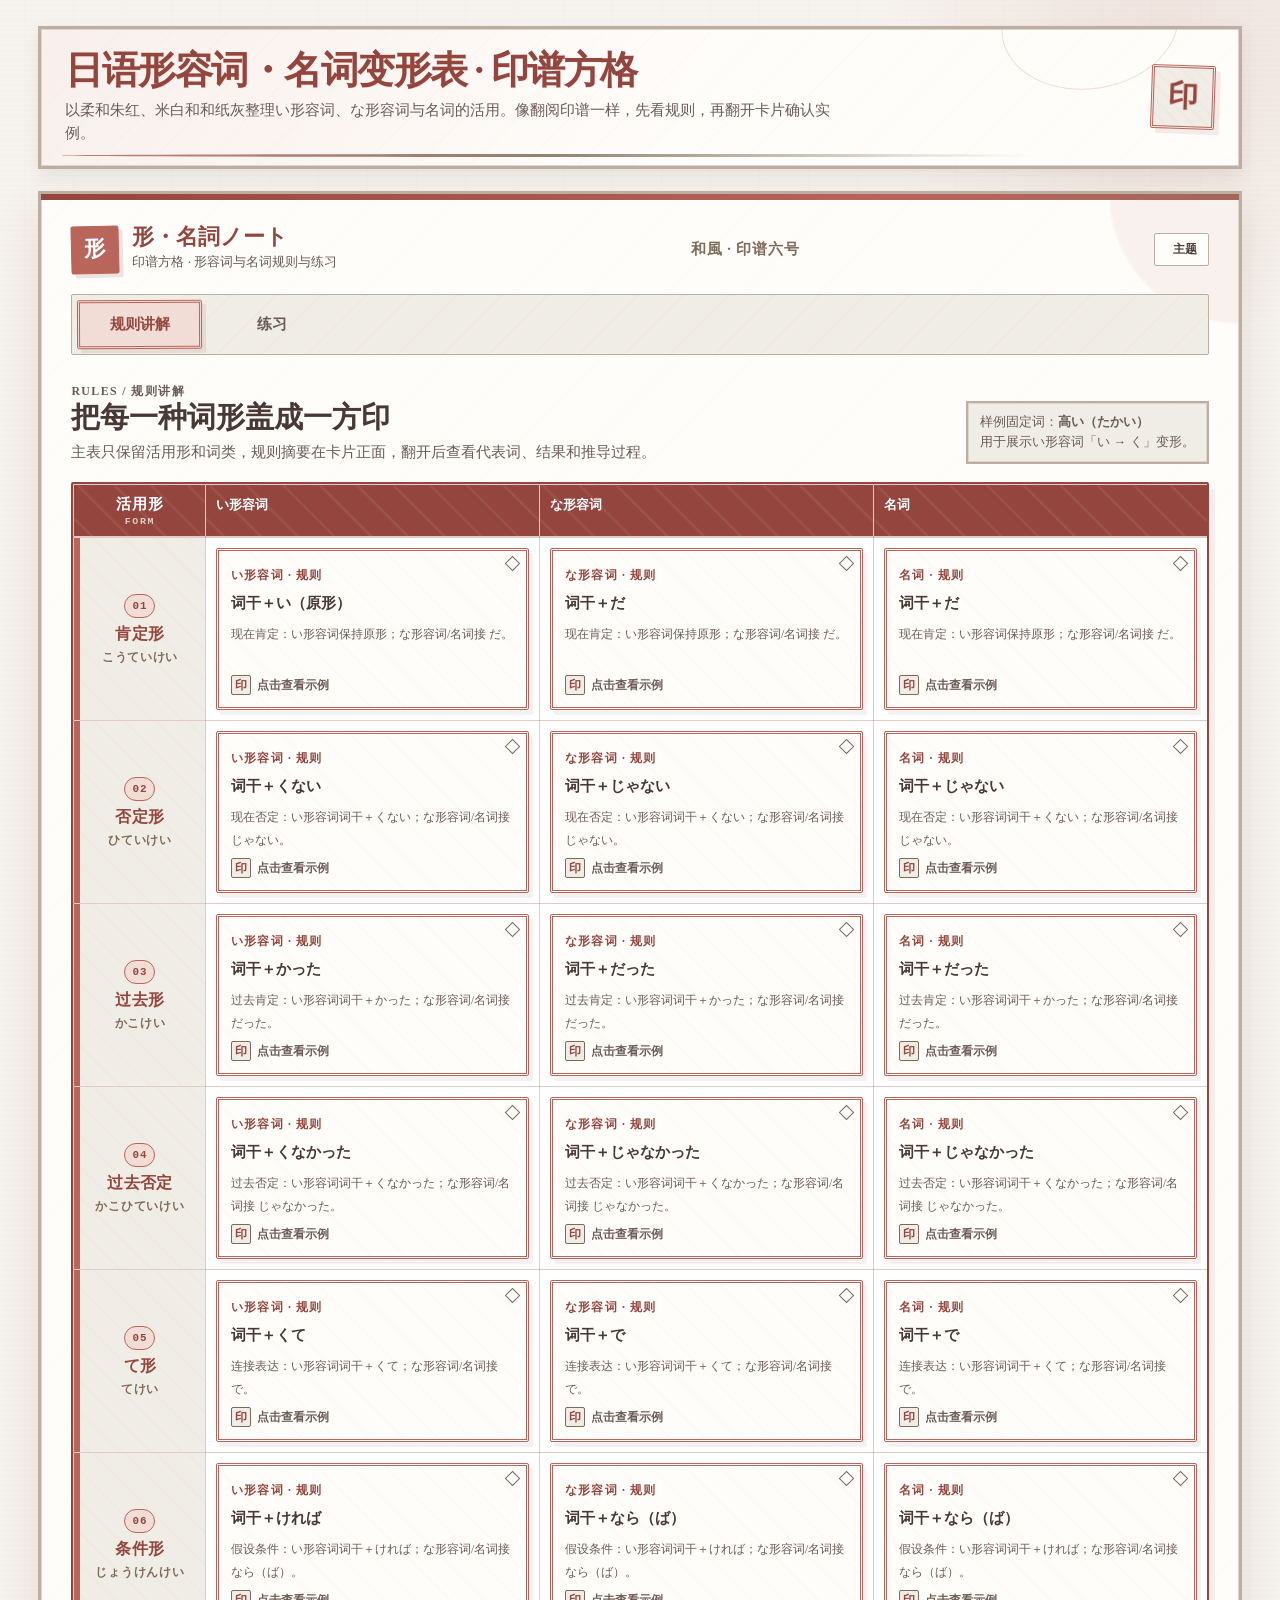
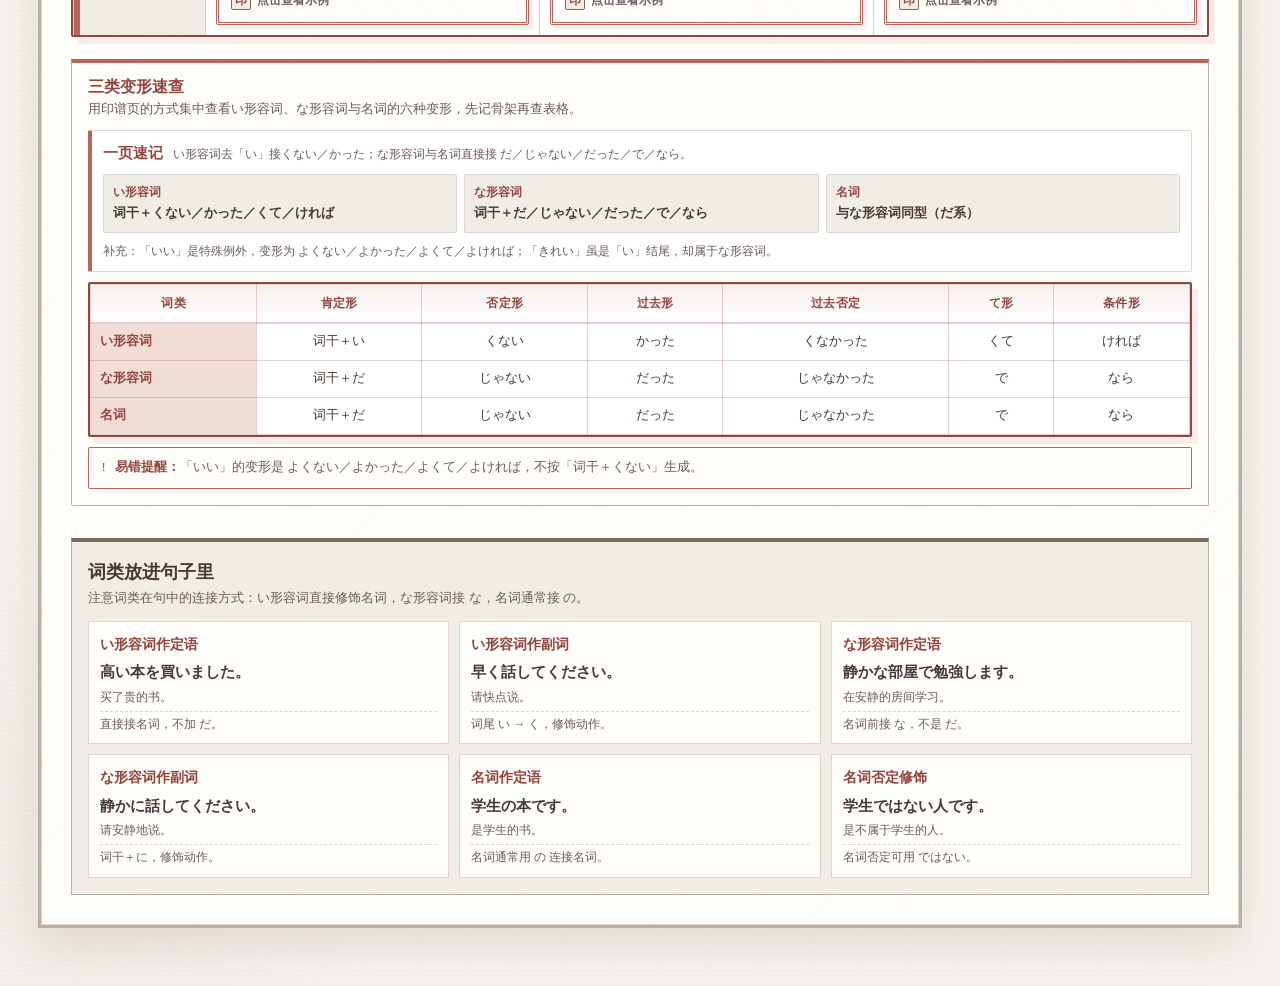
==== commit df1a5445: "feat: 完善五段音变实例与统一页面样式 为五段词尾各段变形补充同源代表词实例，将音便口诀、变形结果和例外说明整合到表格中，并统一首页与学习页的纸面纹理、焦点、速查表和响应式样式。\n\nCo-au" ====
--- a/adj-noun-stamp.html
+++ b/adj-noun-stamp.html
@@ -122,8 +122,9 @@
     }
 
     button:focus-visible,
-    input:focus-visible {
-      outline: 3px solid rgba(var(--vermilion-deep-rgb), .48);
+    input:focus-visible,
+    a:focus-visible {
+      outline: 3px solid var(--vermilion);
       outline-offset: 3px;
     }
 
@@ -572,21 +573,74 @@
     .rule-table thead th:first-child {
       left: 0;
       z-index: 8;
-      width: 150px;
+      width: 132px;
+      min-width: 132px;
+      text-align: center;
+    }
+
+    .form-header-main {
+      display: block;
+      font-family: var(--display);
+      font-size: .94rem;
+      letter-spacing: .08em;
+      line-height: 1.2;
+    }
+
+    .form-header-sub {
+      display: block;
+      margin-top: 3px;
+      color: rgba(var(--surface-rgb), .72);
+      font-family: var(--mono);
+      font-size: .62rem;
+      font-weight: 700;
+      letter-spacing: .16em;
+      line-height: 1;
+      text-transform: uppercase;
     }
 
     .rule-table .form-cell {
       position: sticky;
       left: 0;
       z-index: 4;
-      width: 150px;
-      min-width: 150px;
+      width: 132px;
+      min-width: 132px;
+      padding: 12px 8px;
       color: var(--vermilion-deep);
       background:
         repeating-linear-gradient(45deg, transparent 0 9px, rgba(var(--vermilion-rgb), .025) 10px 11px, transparent 12px 22px),
         var(--wash);
       box-shadow: inset 4px 0 0 var(--vermilion);
+      vertical-align: middle;
       text-align: center;
+    }
+
+    .rule-table .form-cell[data-form-group="base"] {
+      box-shadow: inset 6px 0 0 var(--vermilion);
+    }
+
+    .form-cell-content {
+      display: grid;
+      min-height: 132px;
+      align-content: center;
+      justify-items: center;
+      gap: 6px;
+    }
+
+    .form-index {
+      display: inline-grid;
+      min-width: 30px;
+      height: 24px;
+      place-items: center;
+      padding: 0 7px;
+      border: 1px solid var(--vermilion);
+      border-radius: 999px;
+      color: var(--vermilion-deep);
+      background: var(--vermilion-soft);
+      font-family: var(--mono);
+      font-size: .68rem;
+      font-weight: 800;
+      letter-spacing: .08em;
+      line-height: 1;
     }
 
     .rule-table tbody tr:hover .form-cell {
@@ -605,14 +659,30 @@
 
     .form-name {
       display: block;
+      max-width: 100%;
+      color: var(--vermilion-deep);
       font-family: var(--display);
+      font-size: 1rem;
       font-weight: 900;
+      letter-spacing: .02em;
+      line-height: 1.25;
+      overflow-wrap: anywhere;
     }
 
     .form-jp {
       display: block;
-      margin-top: 2px;
-      font-size: .8rem;
+      margin-top: 0;
+      color: var(--accent-muted);
+      font-size: .72rem;
+      font-weight: 800;
+      letter-spacing: .06em;
+      line-height: 1.3;
+    }
+
+    .form-cell[data-form-group="derived"] .form-index {
+      border-color: var(--line-strong);
+      color: var(--accent-muted);
+      background: var(--surface);
     }
 
     .rule-card {
@@ -825,25 +895,24 @@
 
     .sound-reference {
       display: grid;
-      gap: 12px;
-      padding: 15px;
+      gap: 10px;
+      margin-top: 4px;
+      padding: 12px 16px 16px;
       border: 1px solid var(--line-strong);
-      border-radius: 2px;
-      background:
-        repeating-linear-gradient(135deg, transparent 0 16px, rgba(var(--vermilion-rgb), .02) 17px 18px, transparent 19px 34px),
-        var(--wash);
-      box-shadow: var(--shadow-small);
+      border-top: 4px solid var(--vermilion);
+      border-radius: 0 0 2px 2px;
+      background: var(--surface);
     }
 
     .sound-reference h3 {
       margin: 0;
       color: var(--vermilion-deep);
       font-family: var(--display);
-      font-size: 1.1rem;
-    }
-
-    .sound-reference p {
-      margin: -5px 0 0;
+      font-size: 1rem;
+    }
+
+    .sound-reference > div:first-child p {
+      margin: 0;
       color: var(--muted);
       font-size: .8rem;
     }
@@ -878,7 +947,7 @@
 
     .sound-summary-grid {
       display: grid;
-      grid-template-columns: repeat(2, minmax(0, 1fr));
+      grid-template-columns: repeat(3, minmax(0, 1fr));
       gap: 7px;
     }
 
@@ -911,7 +980,7 @@
 
     .sound-table {
       width: 100%;
-      min-width: 860px;
+      min-width: 900px;
       border-collapse: collapse;
       font-size: .8rem;
     }
@@ -920,7 +989,7 @@
     .sound-table td {
       padding: 8px 9px;
       border: 1px solid rgba(var(--vermilion-deep-rgb), .24);
-      text-align: left;
+      text-align: center;
     }
 
     .sound-table th {
@@ -929,9 +998,25 @@
       font-weight: 900;
     }
 
+    .sound-table thead th {
+      padding-top: 9px;
+      padding-bottom: 9px;
+      background:
+        linear-gradient(180deg, rgba(var(--vermilion-rgb), .1), transparent),
+        var(--surface-strong);
+      font-size: .76rem;
+      letter-spacing: .03em;
+    }
+
     .sound-table tbody th {
       background: var(--vermilion-soft);
       font-family: var(--display);
+      text-align: left;
+    }
+
+    .sound-table tbody tr:hover th,
+    .sound-table tbody tr:hover td {
+      background: var(--wash-hover);
     }
 
     .exception-callout {
@@ -1677,6 +1762,38 @@
       .conjugation-tab small {
         font-size: .74rem;
         line-height: 1.3;
+      }
+
+      .rule-table thead th:first-child,
+      .rule-table .form-cell {
+        width: 112px;
+        min-width: 112px;
+      }
+
+      .rule-table .form-cell {
+        padding: 10px 6px;
+      }
+
+      .form-cell-content {
+        min-height: 132px;
+        gap: 5px;
+      }
+
+      .form-index {
+        min-width: 27px;
+        height: 22px;
+        padding: 0 6px;
+        font-size: .62rem;
+      }
+
+      .form-name {
+        font-size: .9rem;
+        letter-spacing: 0;
+      }
+
+      .form-jp {
+        font-size: .66rem;
+        letter-spacing: .03em;
       }
 
       .sound-summary-grid {
@@ -2515,16 +2632,22 @@
             <caption class="visually-hidden">活用形与词类变化规则。点击卡片查看代表示例。</caption>
             <thead>
               <tr>
-                <th scope="col">活用形</th>
+                <th class="form-header" scope="col">
+                  <span class="form-header-main">活用形</span>
+                  <small class="form-header-sub">FORM</small>
+                </th>
                 ${typeColumns.map((type) => `<th scope="col">${type.label}</th>`).join("")}
               </tr>
             </thead>
             <tbody>
               ${forms.map((form) => `
                 <tr>
-                  <th class="form-cell" scope="row">
-                    <span class="form-name">${form.label}</span>
-                    <span class="form-jp">${form.jp}</span>
+                  <th class="form-cell" data-form-group="base" scope="row">
+                    <div class="form-cell-content">
+                      <span class="form-index" aria-hidden="true">${String(allForms.findIndex((item) => item.id === form.id) + 1).padStart(2, "0")}</span>
+                      <span class="form-name">${form.label}</span>
+                      <span class="form-jp">${form.jp}</span>
+                    </div>
                   </th>
                   ${typeColumns.map((type) => `<td>${getRuleCard(type.id, form.id)}</td>`).join("")}
                 </tr>
@@ -2568,6 +2691,7 @@
               <caption class="visually-hidden">三类变形速查</caption>
               <thead>
                 <tr>
+                  <th scope="col">词类</th>
                   ${allForms.map((form) => `<th scope="col">${form.label}</th>`).join("")}
                 </tr>
               </thead>
--- a/css/themes.css
+++ b/css/themes.css
@@ -207,7 +207,7 @@
   min-width: 236px;
   padding: 9px;
   border: 1px solid var(--line-strong);
-  border-radius: 4px;
+  border-radius: 2px;
   background: var(--surface-strong);
   box-shadow: var(--shadow);
 }
@@ -252,7 +252,7 @@
 /* 全局键盘焦点（P0） */
 :focus-visible {
   outline: 3px solid var(--vermilion);
-  outline-offset: 2px;
+  outline-offset: 3px;
 }
 
 /* ── P2：移动端触控目标 ≥40px ─────────────── */
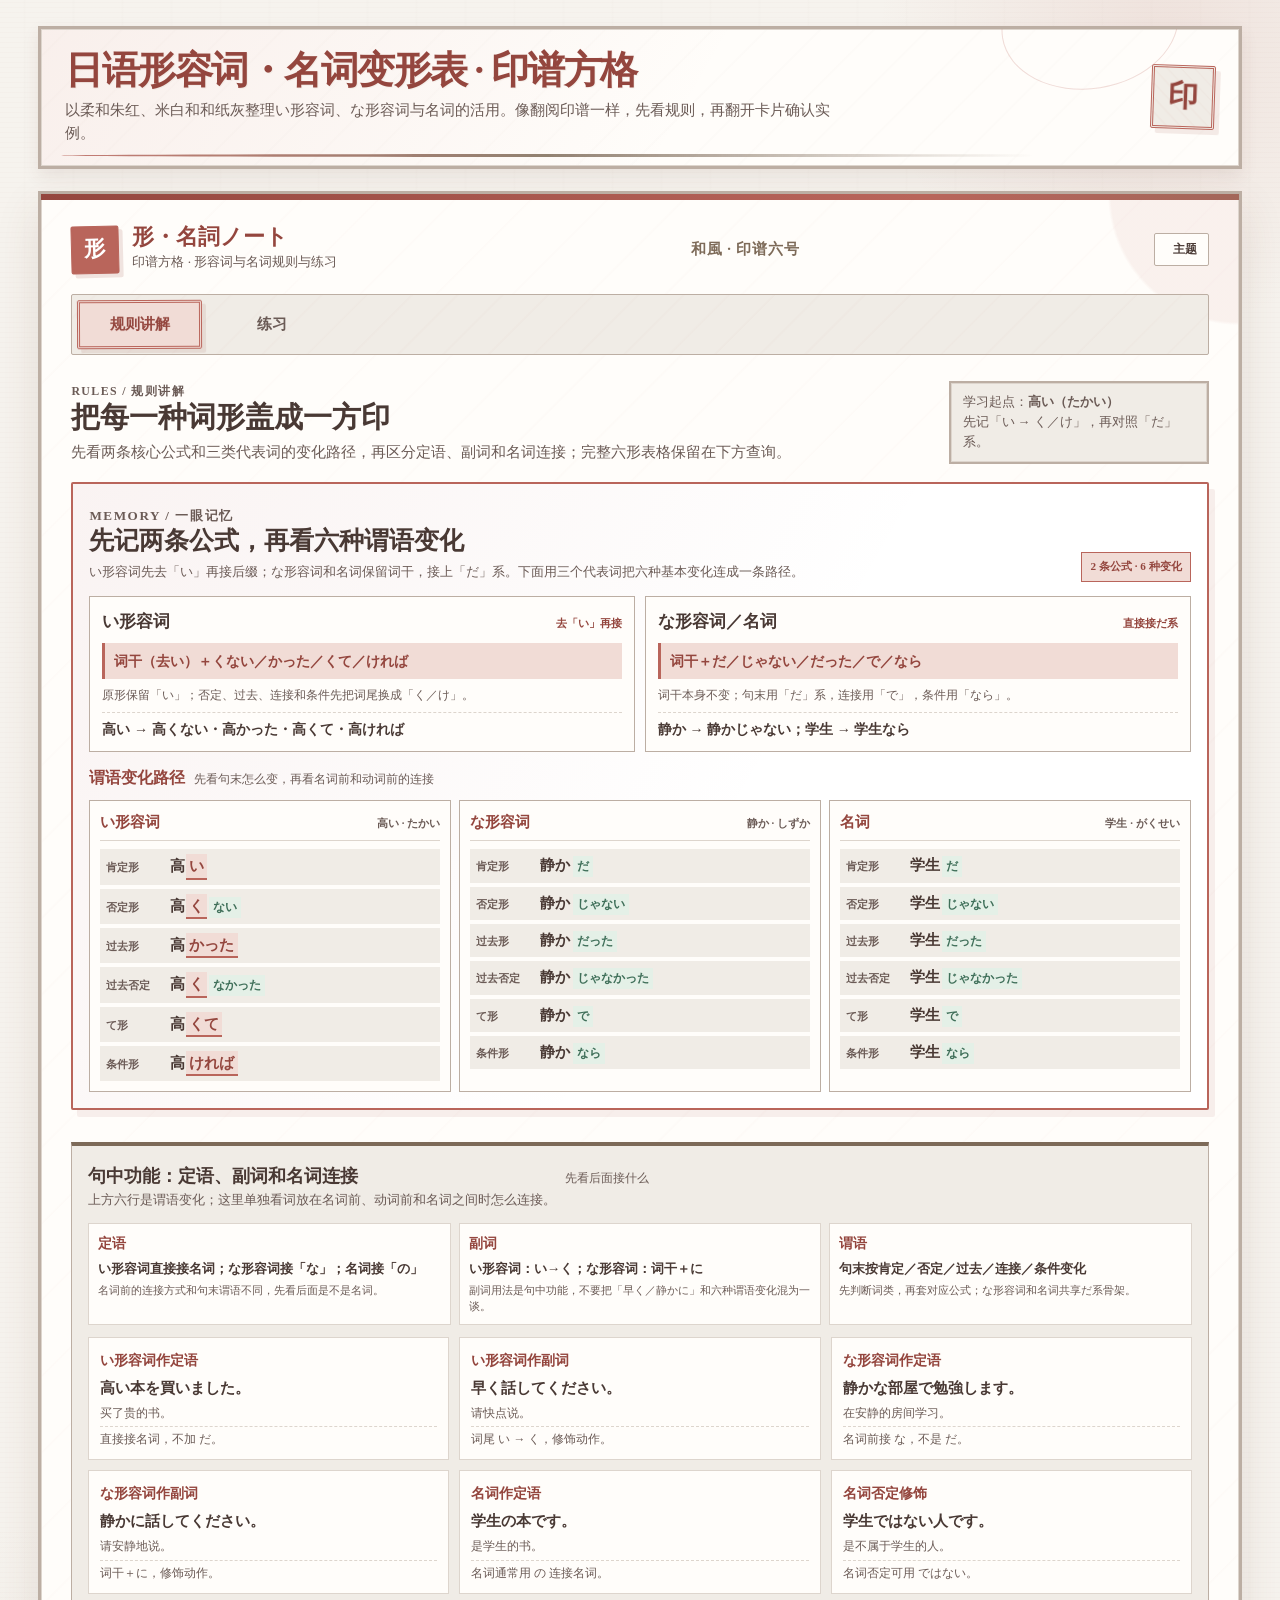
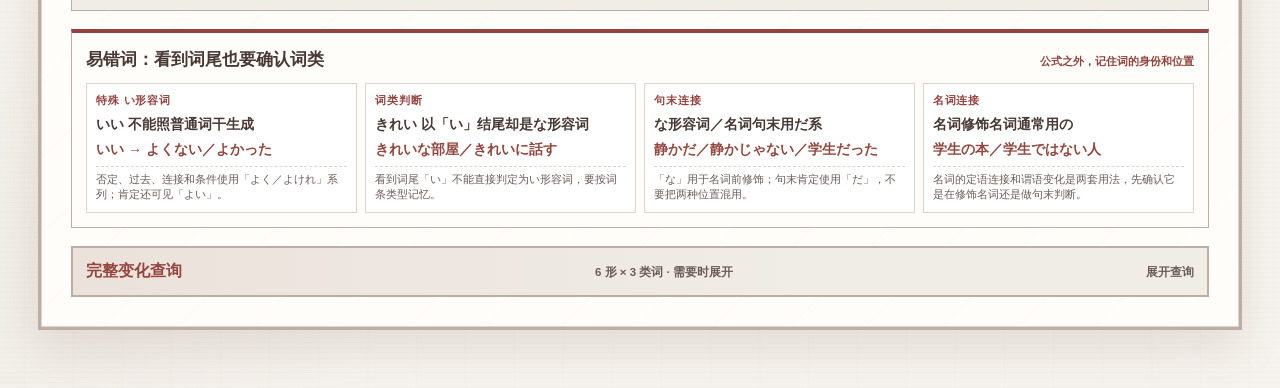
==== commit f34deb48: "feat: 完善词类记忆路径与动词类型标签 为形容词与名词增加公式、谓语路径、句中功能和易错词记忆层；将动词四类改为可切换标签，并展示一类･五段动词、二类･一段动词、三类･カ变动词、三类･サ变动词的详" ====
--- a/adj-noun-stamp.html
+++ b/adj-noun-stamp.html
@@ -466,6 +466,433 @@
       width: 100%;
       min-width: 0;
       animation: panel-enter .45s ease both;
+    }
+
+    /* P3：先展示公式、谓语路径和句中功能，完整表格作为查询层 */
+    .adj-memory-overview {
+      display: grid;
+      gap: 14px;
+      padding: 16px;
+      border: 2px solid var(--vermilion);
+      border-radius: 2px;
+      background:
+        linear-gradient(120deg, rgba(var(--vermilion-rgb), .08), transparent 58%),
+        var(--surface-strong);
+      box-shadow: 6px 7px 0 rgba(var(--vermilion-deep-rgb), .08);
+    }
+
+    .adj-memory-head {
+      display: flex;
+      align-items: end;
+      justify-content: space-between;
+      gap: 18px;
+    }
+
+    .adj-memory-head h3 {
+      margin: 0;
+      color: var(--ink);
+      font-family: var(--display);
+      font-size: clamp(1.22rem, 2vw, 1.55rem);
+      line-height: 1.2;
+    }
+
+    .adj-memory-head p {
+      max-width: 760px;
+      margin: 6px 0 0;
+      color: var(--muted);
+      font-size: .82rem;
+      line-height: 1.5;
+    }
+
+    .adj-memory-badge {
+      flex: 0 0 auto;
+      padding: 5px 8px;
+      border: 1px solid var(--vermilion);
+      color: var(--vermilion-deep);
+      background: var(--vermilion-soft);
+      font-size: .7rem;
+      font-weight: 900;
+      white-space: nowrap;
+    }
+
+    .adj-formula-grid {
+      display: grid;
+      grid-template-columns: repeat(2, minmax(0, 1fr));
+      gap: 10px;
+    }
+
+    .adj-formula-card {
+      display: grid;
+      align-content: start;
+      gap: 8px;
+      min-width: 0;
+      padding: 12px;
+      border: 1px solid var(--line-strong);
+      background: var(--surface);
+    }
+
+    .adj-formula-card-head {
+      display: flex;
+      align-items: baseline;
+      justify-content: space-between;
+      gap: 10px;
+    }
+
+    .adj-formula-card h4 {
+      margin: 0;
+      color: var(--ink);
+      font-family: var(--display);
+      font-size: 1.05rem;
+    }
+
+    .adj-formula-card-badge {
+      flex: 0 0 auto;
+      color: var(--vermilion-deep);
+      font-size: .7rem;
+      font-weight: 900;
+    }
+
+    .adj-formula-rule {
+      padding: 8px 9px;
+      border-left: 3px solid var(--vermilion);
+      color: var(--vermilion-deep);
+      background: var(--vermilion-soft);
+      font-family: var(--display);
+      font-size: .9rem;
+      font-weight: 900;
+      line-height: 1.4;
+    }
+
+    .adj-formula-note,
+    .adj-formula-example {
+      color: var(--muted);
+      font-size: .74rem;
+      line-height: 1.45;
+    }
+
+    .adj-formula-example {
+      padding-top: 6px;
+      border-top: 1px dashed var(--line);
+      color: var(--ink);
+      font-family: var(--display);
+      font-size: .88rem;
+      font-weight: 800;
+    }
+
+    .adj-predicate-section {
+      display: grid;
+      gap: 9px;
+    }
+
+    .adj-predicate-section-head {
+      display: flex;
+      align-items: baseline;
+      gap: 9px;
+    }
+
+    .adj-predicate-section-head strong {
+      color: var(--vermilion-deep);
+      font-family: var(--display);
+      font-size: 1rem;
+    }
+
+    .adj-predicate-section-head span {
+      color: var(--muted);
+      font-size: .74rem;
+    }
+
+    .adj-predicate-grid {
+      display: grid;
+      grid-template-columns: repeat(3, minmax(0, 1fr));
+      gap: 8px;
+    }
+
+    .adj-predicate-card {
+      display: grid;
+      align-content: start;
+      gap: 8px;
+      min-width: 0;
+      padding: 10px;
+      border: 1px solid var(--line-strong);
+      background: var(--surface);
+    }
+
+    .adj-predicate-card-head {
+      display: flex;
+      align-items: baseline;
+      justify-content: space-between;
+      gap: 8px;
+      padding-bottom: 6px;
+      border-bottom: 1px solid var(--line);
+    }
+
+    .adj-predicate-card-head strong {
+      color: var(--vermilion-deep);
+      font-family: var(--display);
+      font-size: .94rem;
+    }
+
+    .adj-predicate-card-head span {
+      color: var(--muted);
+      font-size: .68rem;
+      font-weight: 800;
+    }
+
+    .adj-predicate-list {
+      display: grid;
+      gap: 4px;
+    }
+
+    .adj-predicate-row {
+      display: grid;
+      grid-template-columns: 58px minmax(0, 1fr);
+      align-items: baseline;
+      gap: 6px;
+      padding: 5px 6px;
+      background: var(--wash);
+    }
+
+    .adj-predicate-label {
+      color: var(--muted);
+      font-size: .68rem;
+      font-weight: 900;
+      white-space: nowrap;
+    }
+
+    .adj-predicate-result {
+      display: inline-flex;
+      flex-wrap: wrap;
+      align-items: baseline;
+      min-width: 0;
+      color: var(--ink);
+      font-family: var(--display);
+      font-size: .94rem;
+      font-weight: 900;
+      letter-spacing: .02em;
+    }
+
+    .adj-token {
+      display: inline-block;
+    }
+
+    .adj-token.is-root {
+      color: var(--ink);
+    }
+
+    .adj-token.is-change {
+      padding: 1px 3px;
+      color: var(--vermilion-deep);
+      background: var(--vermilion-soft);
+      box-shadow: inset 0 -2px 0 var(--vermilion);
+    }
+
+    .adj-token.is-suffix {
+      margin-left: 2px;
+      padding: 1px 4px;
+      color: var(--success);
+      background: var(--success-soft);
+      font-family: var(--sans);
+      font-size: .76rem;
+      letter-spacing: 0;
+    }
+
+    .adj-usage-reference {
+      display: grid;
+      gap: 10px;
+      padding: 14px;
+      border: 1px solid var(--line-strong);
+      border-left: 4px solid var(--accent-muted);
+      background: var(--wash);
+    }
+
+    .adj-usage-reference-head {
+      display: flex;
+      align-items: baseline;
+      gap: 9px;
+    }
+
+    .adj-usage-reference-head strong {
+      color: var(--vermilion-deep);
+      font-family: var(--display);
+      font-size: 1rem;
+    }
+
+    .adj-usage-reference-head span {
+      color: var(--muted);
+      font-size: .74rem;
+    }
+
+    .usage-reference-head.adj-usage-reference-head {
+      display: flex;
+      align-items: baseline;
+      gap: 9px;
+    }
+
+    .adj-usage-guide-grid {
+      display: grid;
+      grid-template-columns: repeat(3, minmax(0, 1fr));
+      gap: 8px;
+    }
+
+    .adj-usage-guide {
+      display: grid;
+      align-content: start;
+      gap: 5px;
+      padding: 9px;
+      border: 1px solid var(--line);
+      background: var(--surface);
+    }
+
+    .adj-usage-guide strong {
+      color: var(--vermilion-deep);
+      font-family: var(--display);
+      font-size: .88rem;
+    }
+
+    .adj-usage-guide-formula {
+      color: var(--ink);
+      font-family: var(--display);
+      font-size: .84rem;
+      font-weight: 800;
+      line-height: 1.4;
+    }
+
+    .adj-usage-guide-note {
+      color: var(--muted);
+      font-size: .7rem;
+      line-height: 1.4;
+    }
+
+    .adj-exception-reference {
+      display: grid;
+      gap: 10px;
+      padding: 14px;
+      border: 1px solid var(--line-strong);
+      border-top: 4px solid var(--danger);
+      background: var(--surface);
+    }
+
+    .adj-exception-reference-head {
+      display: flex;
+      align-items: baseline;
+      justify-content: space-between;
+      gap: 12px;
+    }
+
+    .adj-exception-reference-head h3 {
+      margin: 0;
+      color: var(--ink);
+      font-family: var(--display);
+      font-size: 1.05rem;
+    }
+
+    .adj-exception-reference-head span {
+      color: var(--danger);
+      font-size: .7rem;
+      font-weight: 900;
+    }
+
+    .adj-exception-grid {
+      display: grid;
+      grid-template-columns: repeat(4, minmax(0, 1fr));
+      gap: 8px;
+    }
+
+    .adj-exception-card {
+      display: grid;
+      align-content: start;
+      gap: 6px;
+      min-width: 0;
+      padding: 9px;
+      border: 1px solid var(--line);
+      background: var(--surface-strong);
+    }
+
+    .adj-exception-tag {
+      color: var(--danger);
+      font-size: .66rem;
+      font-weight: 900;
+      letter-spacing: .08em;
+    }
+
+    .adj-exception-card h4 {
+      margin: 0;
+      color: var(--ink);
+      font-family: var(--display);
+      font-size: .88rem;
+      line-height: 1.35;
+    }
+
+    .adj-exception-equation {
+      color: var(--vermilion-deep);
+      font-family: var(--display);
+      font-size: .88rem;
+      font-weight: 900;
+      line-height: 1.4;
+    }
+
+    .adj-exception-note {
+      padding-top: 5px;
+      border-top: 1px dashed var(--line);
+      color: var(--muted);
+      font-size: .7rem;
+      line-height: 1.4;
+    }
+
+    .reference-details {
+      border: 2px solid var(--line-strong);
+      background: var(--surface);
+    }
+
+    .reference-details[open] {
+      border-color: var(--vermilion);
+    }
+
+    .reference-details summary {
+      display: flex;
+      align-items: baseline;
+      justify-content: space-between;
+      gap: 12px;
+      padding: 11px 13px;
+      color: var(--vermilion-deep);
+      background:
+        linear-gradient(90deg, rgba(var(--vermilion-rgb), .08), transparent 65%),
+        var(--wash);
+      cursor: pointer;
+      font-family: var(--display);
+      font-size: 1rem;
+      font-weight: 900;
+      list-style: none;
+    }
+
+    .reference-details summary::-webkit-details-marker {
+      display: none;
+    }
+
+    .reference-details summary::after {
+      color: var(--muted);
+      content: "展开查询";
+      font-family: var(--sans);
+      font-size: .72rem;
+      font-weight: 800;
+    }
+
+    .reference-details[open] summary::after {
+      content: "收起查询";
+    }
+
+    .reference-details-note {
+      color: var(--muted);
+      font-family: var(--sans);
+      font-size: .72rem;
+      font-weight: 700;
+    }
+
+    .reference-details-body {
+      display: grid;
+      gap: 12px;
+      padding: 12px;
+      border-top: 1px solid var(--line-strong);
     }
 
     /* P3：练习设置折叠 */
@@ -1705,6 +2132,19 @@
         max-width: none;
       }
 
+      .adj-formula-grid,
+      .adj-predicate-grid {
+        grid-template-columns: 1fr;
+      }
+
+      .adj-usage-guide-grid {
+        grid-template-columns: repeat(3, minmax(0, 1fr));
+      }
+
+      .adj-exception-grid {
+        grid-template-columns: repeat(2, minmax(0, 1fr));
+      }
+
       .page-heading-mark {
         width: 54px;
         height: 54px;
@@ -1762,6 +2202,33 @@
       .conjugation-tab small {
         font-size: .74rem;
         line-height: 1.3;
+      }
+
+      .adj-memory-overview {
+        padding: 12px;
+      }
+
+      .adj-memory-head,
+      .adj-usage-reference-head,
+      .adj-exception-reference-head {
+        display: grid;
+        align-items: start;
+        gap: 7px;
+      }
+
+      .usage-reference-head.adj-usage-reference-head {
+        display: grid;
+        align-items: start;
+        gap: 7px;
+      }
+
+      .adj-usage-guide-grid,
+      .adj-exception-grid {
+        grid-template-columns: 1fr;
+      }
+
+      .reference-details-body {
+        padding: 10px;
       }
 
       .rule-table thead th:first-child,
@@ -1974,7 +2441,11 @@
     const typeExamples = adjData.examples;
     const lexicon = adjData.lexicon;
     const usageExamples = adjData.usageExamples || [];
+    const memoryFormulas = adjData.memoryFormulas || [];
+    const usageGuides = adjData.usageGuides || [];
+    const exceptionMemory = adjData.exceptionMemory || [];
     const sentenceTemplates = adjData.sentenceTemplates || {};
+    const MEMORY_FORM_IDS = ["kotei", "hitei", "kako", "kakoHitei", "te", "jouken"];
 
     const answerSets = {};
     allForms.forEach((form) => {
@@ -2006,7 +2477,8 @@
       currentForms: [],
       currentQuestions: [],
       stats: null,
-      configOpen: true
+      configOpen: true,
+      referenceOpen: false
     };
 
     state.stats = loadStats();
@@ -2411,6 +2883,7 @@
         }
       }
       state.configOpen = stored.configOpen !== false;
+      state.referenceOpen = stored.referenceOpen === true;
       if (Array.isArray(stored.currentForms)) {
         state.currentForms = stored.currentForms.filter((id) => allForms.some((form) => form.id === id));
       }
@@ -2453,7 +2926,8 @@
         currentVerb: state.currentVerb,
         currentForms: state.currentForms,
         currentQuestions: state.currentQuestions,
-        configOpen: state.configOpen
+        configOpen: state.configOpen,
+        referenceOpen: state.referenceOpen
       }));
     }
 
@@ -2655,6 +3129,94 @@
             </tbody>
           </table>
         </div>
+      `;
+    }
+
+    function renderAdjMemoryParts(typeId, formId) {
+      const example = typeExamples[typeId];
+      const result = example.forms[formId];
+      if (typeId === "i-adj") {
+        const stem = example.dictionary.slice(0, -1);
+        const parts = {
+          kotei: [{ className: "is-root", value: stem }, { className: "is-change", value: "い" }],
+          hitei: [{ className: "is-root", value: stem }, { className: "is-change", value: "く" }, { className: "is-suffix", value: "ない" }],
+          kako: [{ className: "is-root", value: stem }, { className: "is-change", value: "かった" }],
+          kakoHitei: [{ className: "is-root", value: stem }, { className: "is-change", value: "く" }, { className: "is-suffix", value: "なかった" }],
+          te: [{ className: "is-root", value: stem }, { className: "is-change", value: "くて" }],
+          jouken: [{ className: "is-root", value: stem }, { className: "is-change", value: "ければ" }]
+        };
+        return (parts[formId] || [{ className: "is-change", value: result }])
+          .map((part) => `<span class="adj-token ${part.className}">${escapeHtml(part.value)}</span>`)
+          .join("");
+      }
+      const suffix = result.indexOf(example.dictionary) === 0
+        ? result.slice(example.dictionary.length) : result;
+      return `
+        <span class="adj-token is-root">${escapeHtml(example.dictionary)}</span>
+        ${suffix ? `<span class="adj-token is-suffix">${escapeHtml(suffix)}</span>` : ""}
+      `;
+    }
+
+    function renderAdjMemoryOverview() {
+      const formulaCards = memoryFormulas.map((formula) => `
+        <article class="adj-formula-card">
+          <div class="adj-formula-card-head">
+            <h4>${escapeHtml(formula.label)}</h4>
+            <span class="adj-formula-card-badge">${escapeHtml(formula.badge)}</span>
+          </div>
+          <strong class="adj-formula-rule">${escapeHtml(formula.formula)}</strong>
+          <span class="adj-formula-note">${escapeHtml(formula.note)}</span>
+          <span class="adj-formula-example">${escapeHtml(formula.example)}</span>
+        </article>
+      `).join("");
+      const predicateCards = typeColumns.map((type) => {
+        const example = typeExamples[type.id];
+        const rows = MEMORY_FORM_IDS.map((formId) => {
+          const form = getForm(formId);
+          return `
+            <div class="adj-predicate-row">
+              <span class="adj-predicate-label">${escapeHtml(form ? form.label : formId)}</span>
+              <strong class="adj-predicate-result" aria-label="${escapeHtml(example.forms[formId])}">
+                ${renderAdjMemoryParts(type.id, formId)}
+              </strong>
+            </div>
+          `;
+        }).join("");
+        return `
+          <article class="adj-predicate-card">
+            <div class="adj-predicate-card-head">
+              <strong>${escapeHtml(type.label)}</strong>
+              <span>${escapeHtml(example.dictionary)} · ${escapeHtml(example.kana)}</span>
+            </div>
+            <div class="adj-predicate-list" aria-label="${escapeHtml(type.label)}六种谓语变化">
+              ${rows}
+            </div>
+          </article>
+        `;
+      }).join("");
+      return `
+        <section class="adj-memory-overview" aria-labelledby="adj-memory-title">
+          <div class="adj-memory-head">
+            <div>
+              <p class="eyebrow">Memory / 一眼记忆</p>
+              <h3 id="adj-memory-title">先记两条公式，再看六种谓语变化</h3>
+              <p>い形容词先去「い」再接后缀；な形容词和名词保留词干，接上「だ」系。下面用三个代表词把六种基本变化连成一条路径。</p>
+            </div>
+            <span class="adj-memory-badge">2 条公式 · 6 种变化</span>
+          </div>
+          <div class="adj-formula-grid" aria-label="形容词和名词核心公式">
+            ${formulaCards}
+          </div>
+          <div class="adj-predicate-section">
+            <div class="adj-predicate-section-head">
+              <strong>谓语变化路径</strong>
+              <span>先看句末怎么变，再看名词前和动词前的连接</span>
+            </div>
+            <div class="adj-predicate-grid">
+              ${predicateCards}
+            </div>
+          </div>
+        </section>
       `;
     }
 
@@ -2716,10 +3278,22 @@
 
     function renderUsageReference() {
       return `
-        <section class="usage-reference" aria-labelledby="usage-reference-title">
-          <div class="usage-reference-head">
-            <h3 id="usage-reference-title">词类放进句子里</h3>
-            <p>注意词类在句中的连接方式：い形容词直接修饰名词，な形容词接 な，名词通常接 の。</p>
+        <section class="usage-reference adj-usage-reference" aria-labelledby="usage-reference-title">
+          <div class="usage-reference-head adj-usage-reference-head">
+            <div>
+              <h3 id="usage-reference-title">句中功能：定语、副词和名词连接</h3>
+              <p>上方六行是谓语变化；这里单独看词放在名词前、动词前和名词之间时怎么连接。</p>
+            </div>
+            <span>先看后面接什么</span>
+          </div>
+          <div class="adj-usage-guide-grid" aria-label="形容词和名词句中功能">
+            ${usageGuides.map((guide) => `
+              <article class="adj-usage-guide">
+                <strong>${escapeHtml(guide.label)}</strong>
+                <span class="adj-usage-guide-formula">${escapeHtml(guide.formula)}</span>
+                <span class="adj-usage-guide-note">${escapeHtml(guide.note)}</span>
+              </article>
+            `).join("")}
           </div>
           <div class="usage-grid">
             ${usageExamples.map((example) => `
@@ -2728,6 +3302,27 @@
                 <div class="usage-card-sentence">${escapeHtml(example.sentence)}</div>
                 <div class="usage-card-translation">${escapeHtml(example.translation)}</div>
                 <div class="usage-card-note">${escapeHtml(example.note)}</div>
+              </article>
+            `).join("")}
+          </div>
+        </section>
+      `;
+    }
+
+    function renderExceptionReference() {
+      return `
+        <section class="adj-exception-reference" aria-labelledby="adj-exception-title">
+          <div class="adj-exception-reference-head">
+            <h3 id="adj-exception-title">易错词：看到词尾也要确认词类</h3>
+            <span>公式之外，记住词的身份和位置</span>
+          </div>
+          <div class="adj-exception-grid">
+            ${exceptionMemory.map((item) => `
+              <article class="adj-exception-card" data-exception-id="${escapeHtml(item.id)}">
+                <span class="adj-exception-tag">${escapeHtml(item.tag)}</span>
+                <h4>${escapeHtml(item.title)}</h4>
+                <strong class="adj-exception-equation">${escapeHtml(item.equation)}</strong>
+                <span class="adj-exception-note">${escapeHtml(item.note)}</span>
               </article>
             `).join("")}
           </div>
@@ -2764,15 +3359,25 @@
             <div>
               <p class="eyebrow">Rules / 规则讲解</p>
               <h3>把每一种词形盖成一方印</h3>
-              <p>主表只保留活用形和词类，规则摘要在卡片正面，翻开后查看代表词、结果和推导过程。</p>
+              <p>先看两条核心公式和三类代表词的变化路径，再区分定语、副词和名词连接；完整六形表格保留在下方查询。</p>
             </div>
-            <div class="intro-note">样例固定词：<strong>高い（たかい）</strong><br>用于展示い形容词「い → く」变形。</div>
+            <div class="intro-note">学习起点：<strong>高い（たかい）</strong><br>先记「い → く／け」，再对照「だ」系。</div>
           </div>
-          <section class="group-body">
-            ${renderRuleTable(allForms)}
-          </section>
-          ${renderSoundReference()}
+          ${renderAdjMemoryOverview()}
           ${renderUsageReference()}
+          ${renderExceptionReference()}
+          <details class="reference-details" ${state.referenceOpen ? "open" : ""}>
+            <summary>
+              <span>完整变化查询</span>
+              <span class="reference-details-note">6 形 × 3 类词 · 需要时展开</span>
+            </summary>
+            <div class="reference-details-body">
+              <section class="group-body">
+                ${renderRuleTable(allForms)}
+              </section>
+              ${renderSoundReference()}
+            </div>
+          </details>
         </section>
       `;
     }
@@ -3271,6 +3876,13 @@
         </nav>
         ${state.view === "rules" ? renderRulesPanel() : renderPracticePanel()}
       `;
+      const referenceDetails = elements.appShell.querySelector(".reference-details");
+      if (referenceDetails) {
+        referenceDetails.addEventListener("toggle", () => {
+          state.referenceOpen = referenceDetails.open;
+          saveSessionState();
+        });
+      }
       window.NihongoTheme.updateSwitcher();
     }
 
